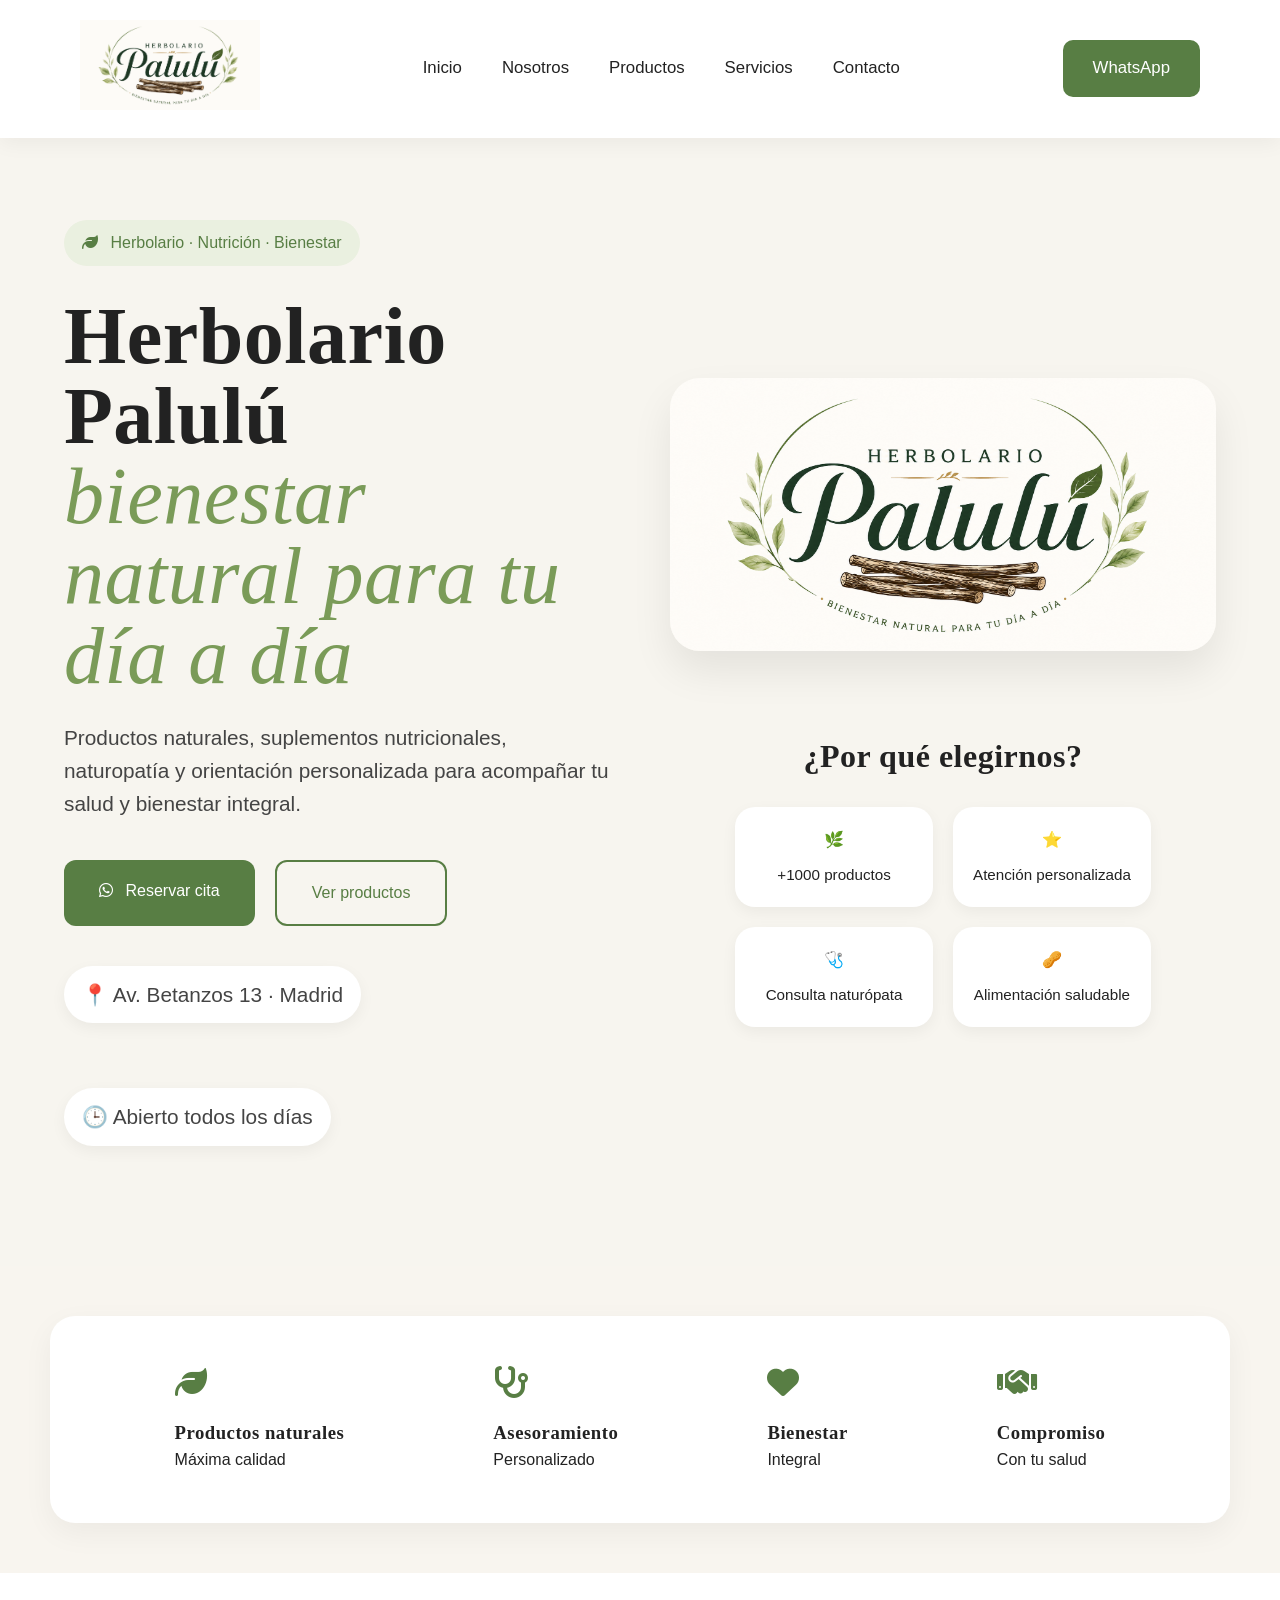
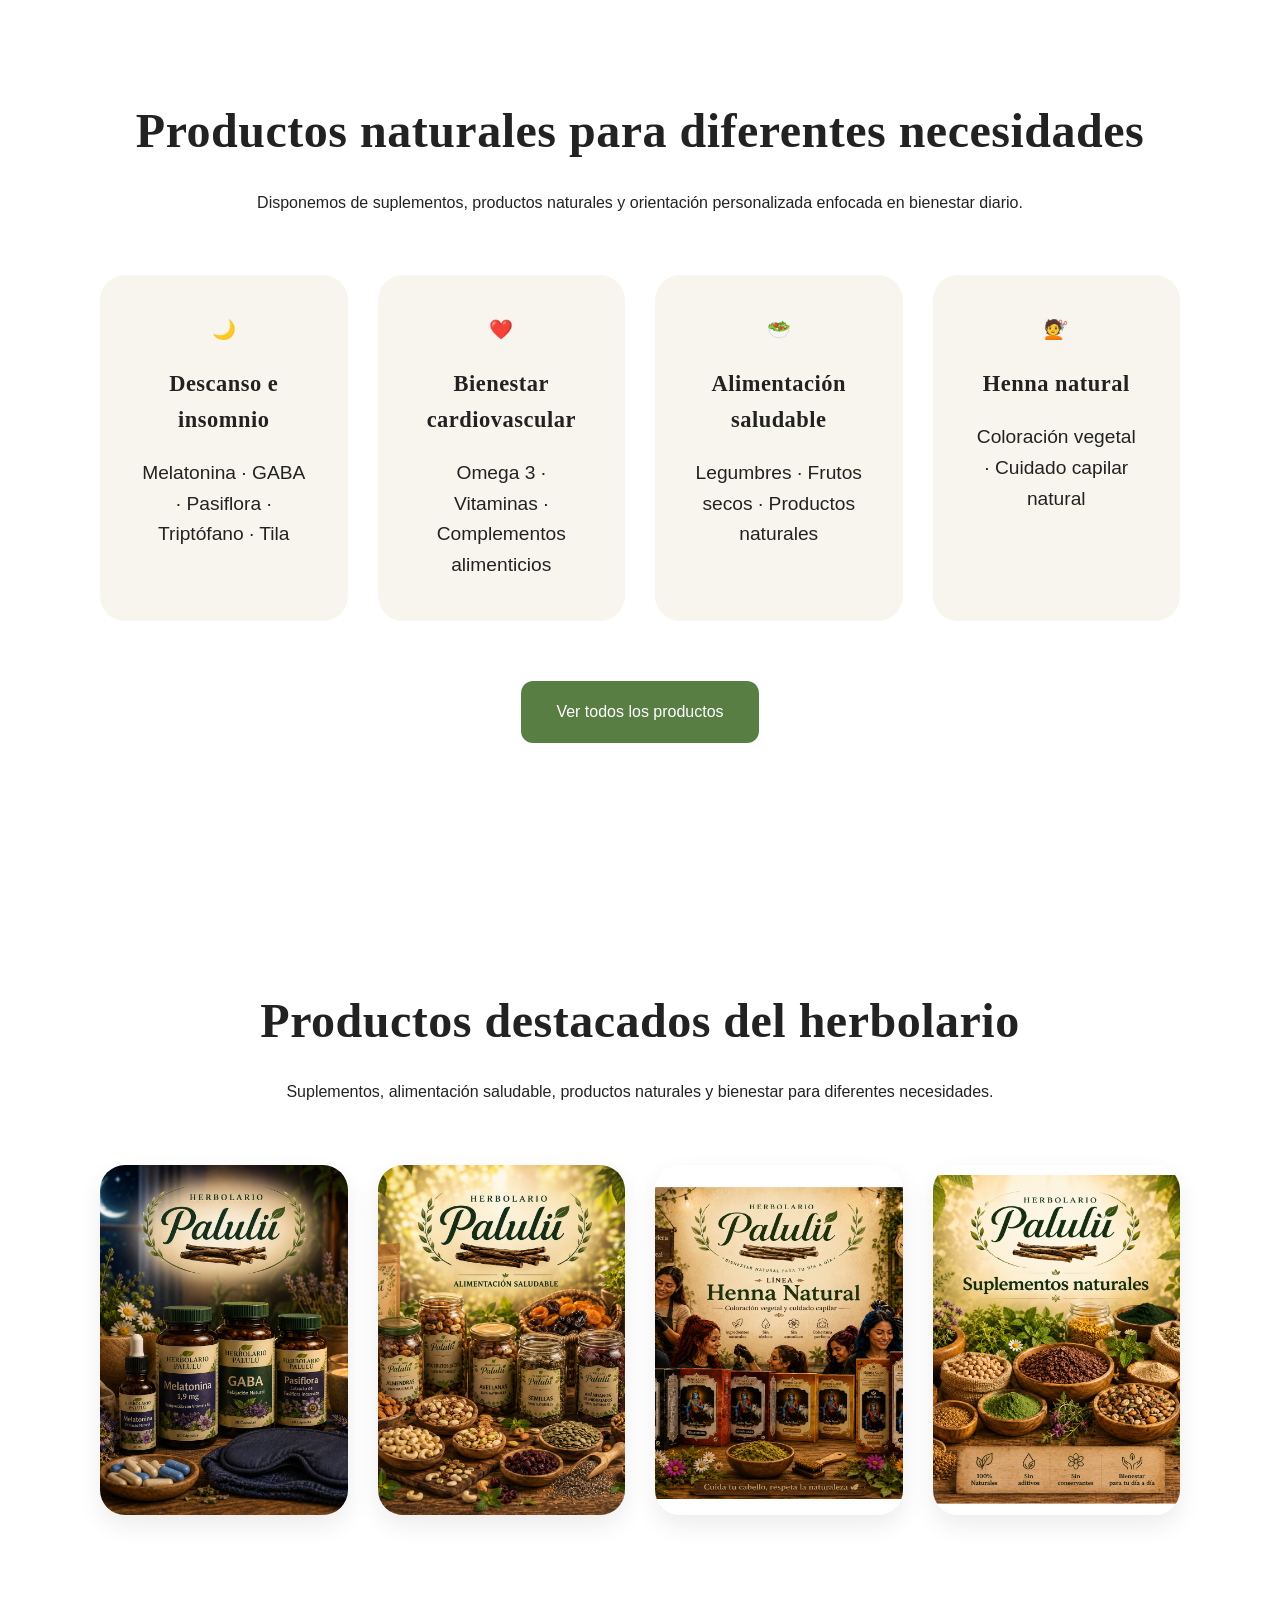
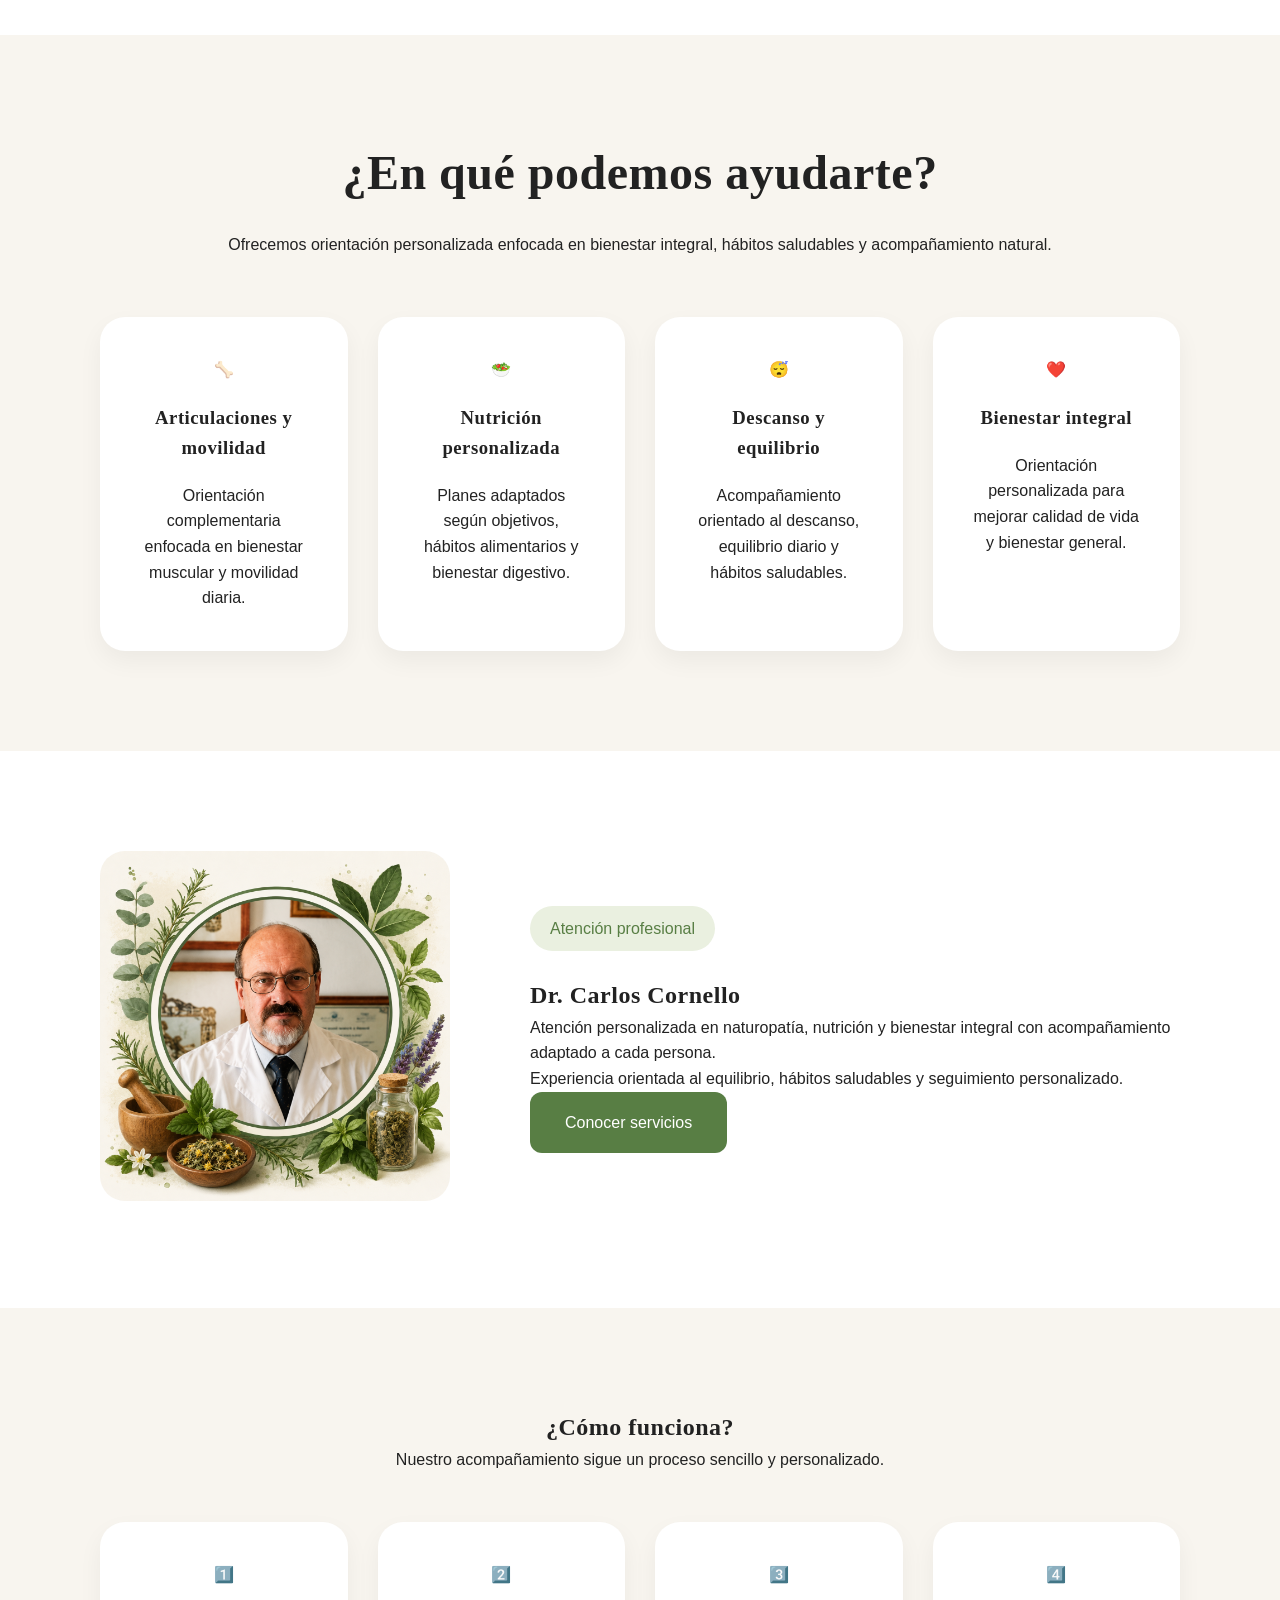
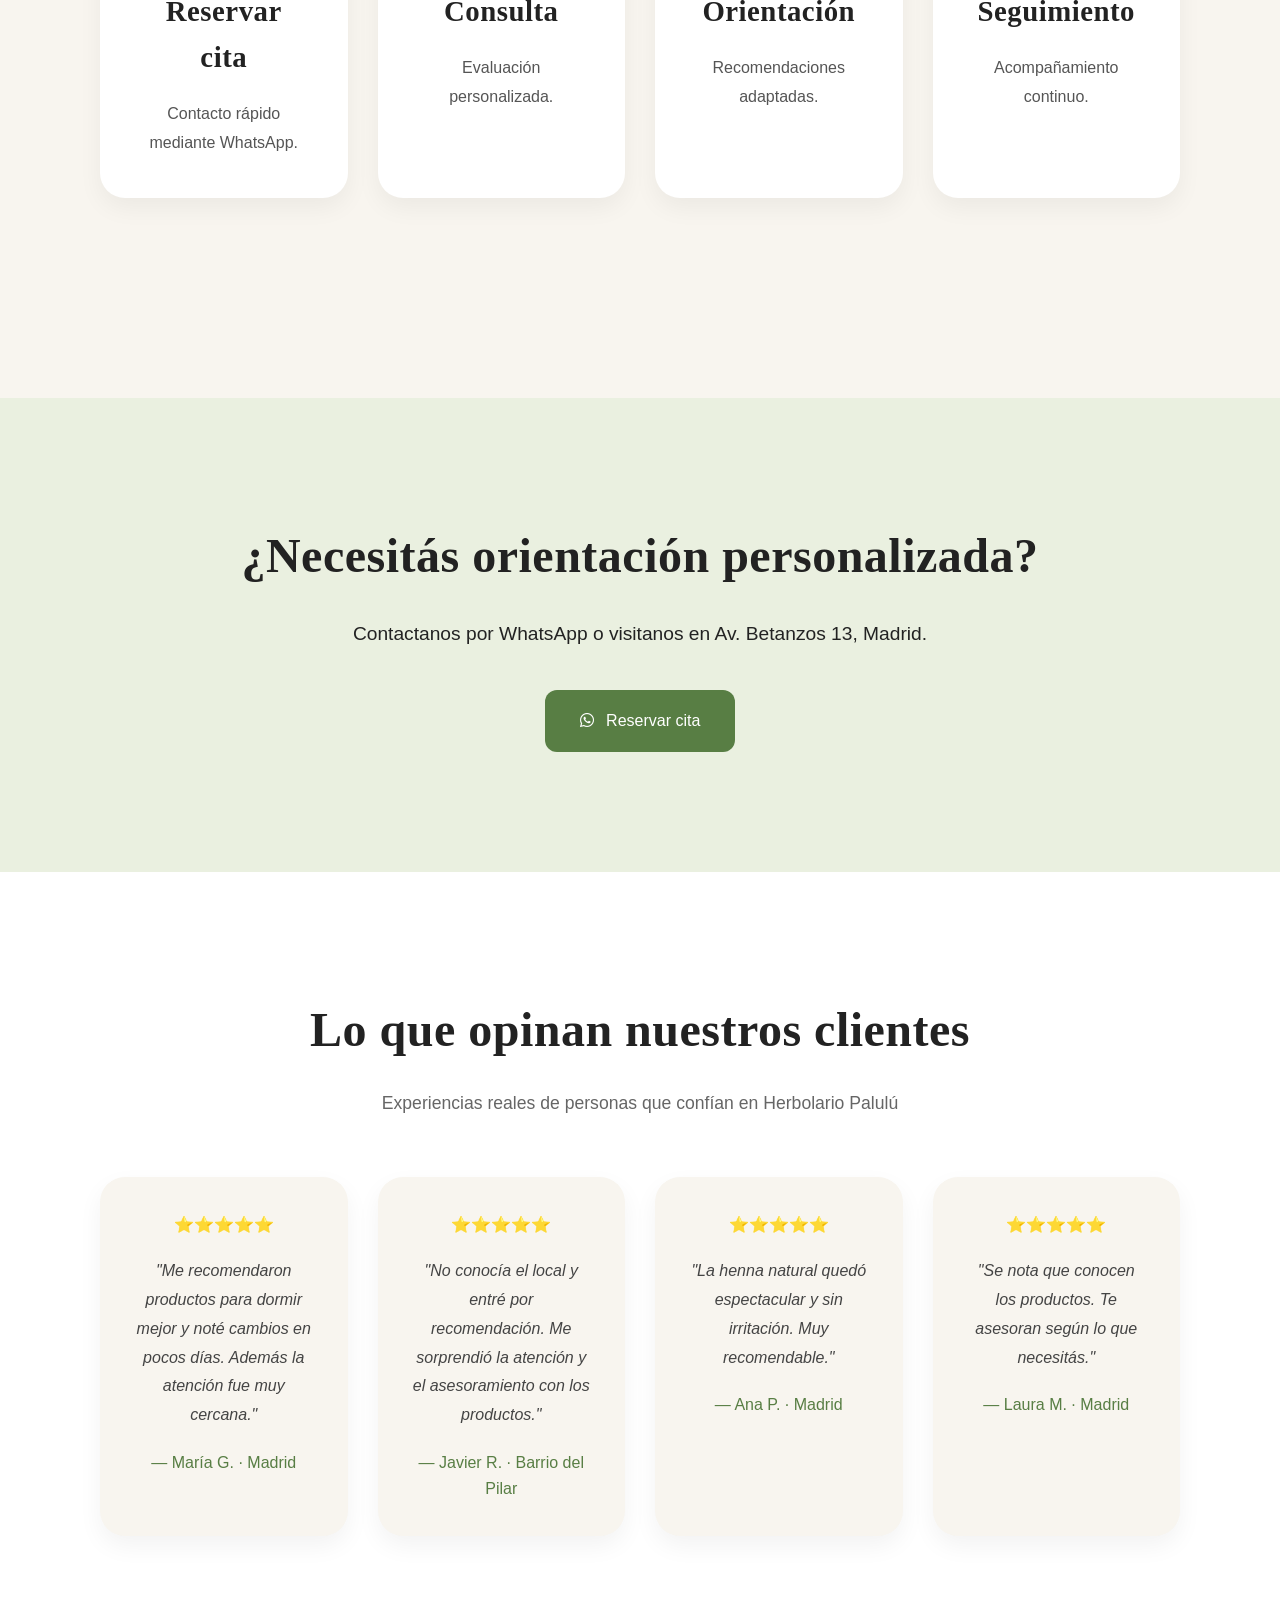
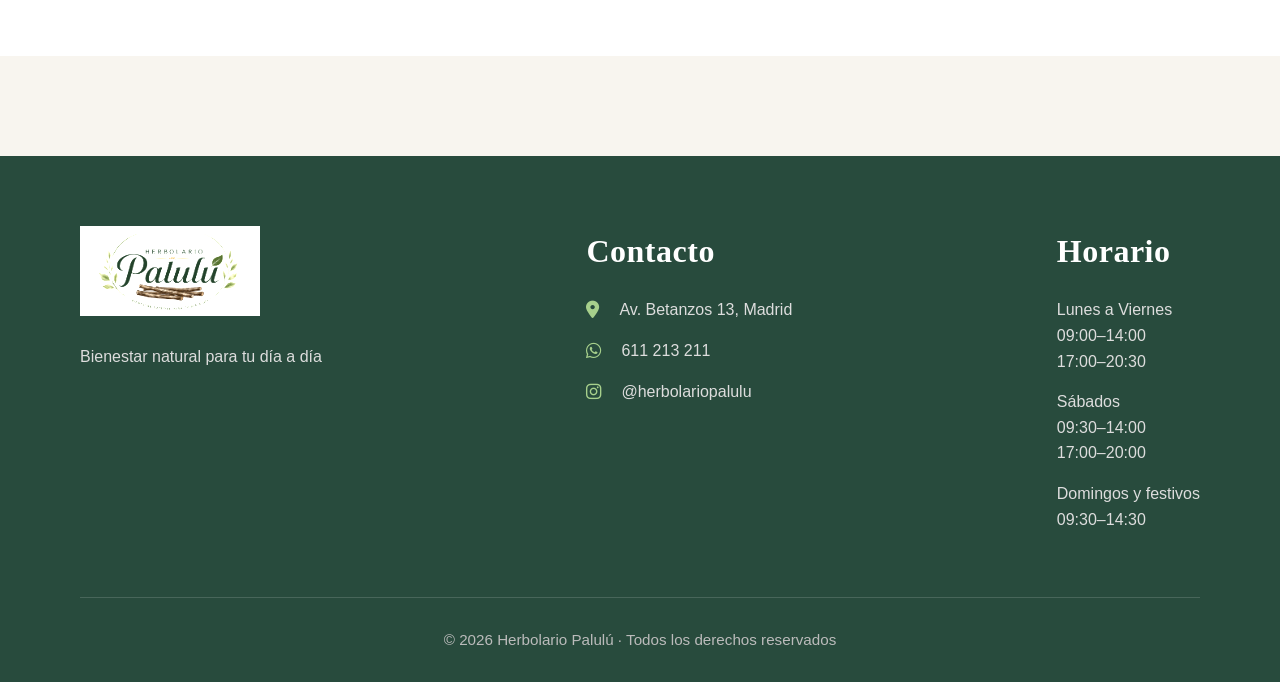
==== index.html @ 70064844 "hero movil" ====
<!DOCTYPE html>

<html lang="es">

<head>

<meta charset="UTF-8">

<meta

http-equiv="Content-Security-Policy"

content="default-src 'self';
img-src 'self' data: https:;
style-src 'self' 'unsafe-inline' https://fonts.googleapis.com https://cdnjs.cloudflare.com;
font-src https://fonts.gstatic.com https://cdnjs.cloudflare.com;
script-src 'self';">

<meta
name="description"
content="Herbolario Palulú en Madrid. Bienestar natural, naturopatía, nutrición personalizada, productos naturales y asesoramiento profesional para tu salud integral.">

<link

rel="canonical"

href="https://herbolariopalulu.es/">

<meta
name="keywords"
content="Herbolario Madrid, naturopatía Madrid, nutrición Madrid, bienestar natural, productos naturales, herbolario Palulú">


<meta
name="author"
content="Herbolario Palulú">


<meta
name="robots"
content="index, follow">

<meta
name="viewport"
content="width=device-width, initial-scale=1.0">

<meta property="og:title"
content="Herbolario Palulú | Bienestar natural">


<meta property="og:description"
content="Naturopatía, nutrición personalizada y bienestar natural en Madrid.">


<meta property="og:image"
content="https://herbolariopalulu.es/img/logo/logo.png">


<meta property="og:url"
content="https://herbolariopalulu.es">


<meta property="og:type"
content="website">

<title>

Herbolario Palulú | Bienestar natural

</title>



<link
rel="stylesheet"

href="css/styles.css">

<link
rel="stylesheet"

href="https://cdnjs.cloudflare.com/ajax/libs/font-awesome/6.5.1/css/all.min.css">


<link
rel="icon"
href="img/logo/favicon.ico">

<script type="application/ld+json">

{

"@context":

"https://schema.org",

"@type":

"HealthAndBeautyBusiness",

"name":

"Herbolario Palulú",

"url":

"https://herbolariopalulu.es",

"telephone":

"+34919514135",

"address":

{

"@type":

"PostalAddress",

"streetAddress":

"Av. Betanzos 13",

"addressLocality":

"Madrid",

"addressCountry":

"ES"

},

"openingHours":

[

"Mo-Fr 09:00-14:00",

"Mo-Fr 17:00-20:30",

"Sa 09:30-14:00",

"Sa 17:00-20:00",

"Su 09:30-14:30"

]

}

</script>

</head>





<body>




<header>



<nav class="navbar">


<div class="logo">

<img
src="img/logo/logo.png"
alt="Herbolario Palulú">

</div>



<button class="menu-toggle">

☰

</button>



<ul class="nav-links">

<li><a href="index.html">Inicio</a></li>

<li><a href="pages/nosotros.html">Nosotros</a></li>

<li><a href="pages/productos.html">Productos</a></li>

<li><a href="pages/servicios.html">Servicios</a></li>

<li><a href="pages/contacto.html">Contacto</a></li>

</ul>



<a
href="https://wa.me/34611213211"
target="_blank"
class="btn-whatsapp">

WhatsApp

</a>


</nav>



</header>







<!-- HERO -->

<section class="hero">


<div class="hero-left">


<div class="hero-tag">

<i class="fa-solid fa-leaf"></i>

Herbolario · Nutrición · Bienestar

</div>



<h1>

Herbolario Palulú

<span>

bienestar natural para tu día a día

</span>

</h1>



<p>

Productos naturales, suplementos nutricionales,
naturopatía y orientación personalizada para acompañar
tu salud y bienestar integral.

</p>



<div class="hero-buttons">


<a
href="https://wa.me/34611213211"
target="_blank"
rel="noopener noreferrer"
class="btn">

<i class="fa-brands fa-whatsapp"></i>

Reservar cita

</a>



<a
href="pages/productos.html"
class="btn-secondary">

Ver productos

</a>


</div>



<div class="hero-info">

<p>
📍 Av. Betanzos 13 · Madrid
</p>


<p>
🕒 Abierto todos los días
</p>


</div>


</div>





<div class="hero-right">


<img
src="img/hero/hero-main.jpg"
alt="Herbolario Palulú Madrid">



<div class="hero-confianza">


<h3>

¿Por qué elegirnos?

</h3>



<div class="hero-confianza-grid">


<div>

🌿

<p>

+1000 productos

</p>

</div>



<div>

⭐

<p>

Atención personalizada

</p>

</div>



<div>

🩺

<p>

Consulta naturópata

</p>

</div>



<div>

🥜

<p>

Alimentación saludable

</p>

</div>



</div>


</div>


</div>


</section>



<section class="beneficios">




<div>


<i class="fa-solid fa-leaf benefit-icon"></i>


<h3>

Productos naturales

</h3>



<p>

Máxima calidad

</p>



</div>






<div>



<i class="fa-solid fa-stethoscope benefit-icon"></i>



<h3>

Asesoramiento

</h3>



<p>

Personalizado

</p>




</div>







<div>



<i class="fa-solid fa-heart benefit-icon"></i>



<h3>

Bienestar

</h3>



<p>

Integral

</p>




</div>








<div>



<i class="fa-solid fa-handshake benefit-icon"></i>



<h3>

Compromiso

</h3>



<p>

Con tu salud

</p>




</div>




</section>

<!-- PRODUCTOS DESTACADOS -->


<section class="productos-home">


<h2>

Productos naturales para diferentes necesidades

</h2>



<p>

Disponemos de suplementos, productos naturales y orientación personalizada enfocada en bienestar diario.

</p>




<div class="productos-grid">



<div class="producto-home-card">

🌙

<h3>

Descanso e insomnio

</h3>



<p>

Melatonina · GABA · Pasiflora · Triptófano · Tila

</p>



</div>






<div class="producto-home-card">

❤️

<h3>

Bienestar cardiovascular

</h3>



<p>

Omega 3 · Vitaminas · Complementos alimenticios

</p>



</div>







<div class="producto-home-card">

🥗

<h3>

Alimentación saludable

</h3>



<p>

Legumbres · Frutos secos · Productos naturales

</p>



</div>







<div class="producto-home-card">

💇

<h3>

Henna natural

</h3>



<p>

Coloración vegetal · Cuidado capilar natural

</p>



</div>



</div>






<a

href="pages/productos.html"

class="btn">


Ver todos los productos


</a>



</section>

<!-- GALERÍA PRODUCTOS -->


<section class="galeria-home">


<h2>

Productos destacados del herbolario

</h2>



<p>

Suplementos, alimentación saludable, productos naturales y bienestar para diferentes necesidades.

</p>




<div class="galeria-grid">


<img

src="img/productos/insomnio.jpg"

alt="Productos naturales descanso">



<img

src="img/productos/alimentacion.jpg"

alt="Productos naturales alimentación">



<img

src="img/productos/henna.jpg"

alt="Henna natural">



<img

src="img/productos/suplementos.jpg"

alt="Suplementos naturales">


</div>



</section>

<!-- AYUDA -->

<section class="inicio-ayuda">

<h2>

¿En qué podemos ayudarte?

</h2>


<p>

Ofrecemos orientación personalizada enfocada en bienestar integral, hábitos saludables y acompañamiento natural.

</p>



<div class="ayuda-grid">


<div class="ayuda-card">

🦴

<h3>

Articulaciones y movilidad

</h3>


<p>

Orientación complementaria enfocada en bienestar muscular y movilidad diaria.

</p>

</div>




<div class="ayuda-card">

🥗

<h3>

Nutrición personalizada

</h3>


<p>

Planes adaptados según objetivos, hábitos alimentarios y bienestar digestivo.

</p>

</div>




<div class="ayuda-card">

😴

<h3>

Descanso y equilibrio

</h3>


<p>

Acompañamiento orientado al descanso, equilibrio diario y hábitos saludables.

</p>

</div>




<div class="ayuda-card">

❤️

<h3>

Bienestar integral

</h3>


<p>

Orientación personalizada para mejorar calidad de vida y bienestar general.

</p>

</div>


</div>

</section>




<!-- DOCTOR -->

<section class="doctor-home">


<div class="doctor-home-img">


<img

src="img/doctor/dr-carlos.jpg"

alt="Dr Carlos Cornello">


</div>




<div class="doctor-home-info">


<div class="doctor-tag">

Atención profesional

</div>



<h2>

Dr. Carlos Cornello

</h2>



<p>

Atención personalizada en naturopatía, nutrición y bienestar integral con acompañamiento adaptado a cada persona.


</p>



<p>

Experiencia orientada al equilibrio, hábitos saludables y seguimiento personalizado.


</p>



<a

href="pages/servicios.html"

class="btn">


Conocer servicios


</a>



</div>



</section>





<!-- PROCESO -->


<section class="proceso-home">


<h2>

¿Cómo funciona?

</h2>



<p>

Nuestro acompañamiento sigue un proceso sencillo y personalizado.

</p>



<div class="proceso-grid">


<div class="proceso-card">

1️⃣


<h3>

Reservar cita

</h3>


<p>

Contacto rápido mediante WhatsApp.

</p>


</div>




<div class="proceso-card">

2️⃣


<h3>

Consulta

</h3>


<p>

Evaluación personalizada.

</p>


</div>




<div class="proceso-card">

3️⃣


<h3>

Orientación

</h3>


<p>

Recomendaciones adaptadas.

</p>


</div>




<div class="proceso-card">

4️⃣


<h3>

Seguimiento

</h3>


<p>

Acompañamiento continuo.

</p>


</div>


</div>


</section>






<!-- CTA -->


<section class="cta-home">


<h2>

¿Necesitás orientación personalizada?

</h2>



<p>

Contactanos por WhatsApp o visitanos en Av. Betanzos 13, Madrid.


</p>




<a

href="https://wa.me/34611213211"

target="_blank"

rel="noopener noreferrer"

class="btn">


<i class="fa-brands fa-whatsapp"></i>

Reservar cita


</a>



</section>

<section class="opiniones">

<h2>

Lo que opinan nuestros clientes

</h2>


<p class="opiniones-sub">

Experiencias reales de personas que confían en Herbolario Palulú

</p>



<div class="opiniones-grid">


<div class="opinion-card">

⭐⭐⭐⭐⭐

<p>

"Me recomendaron productos para dormir mejor y noté cambios en pocos días. Además la atención fue muy cercana."

</p>

<h4>

— María G. · Madrid

</h4>

</div>



<div class="opinion-card">

⭐⭐⭐⭐⭐

<p>

"No conocía el local y entré por recomendación. Me sorprendió la atención y el asesoramiento con los productos."

</p>

<h4>

— Javier R. · Barrio del Pilar

</h4>

</div>



<div class="opinion-card">

⭐⭐⭐⭐⭐

<p>

"La henna natural quedó espectacular y sin irritación. Muy recomendable."

</p>

<h4>

— Ana P. · Madrid

</h4>

</div>



<div class="opinion-card">

⭐⭐⭐⭐⭐

<p>

"Se nota que conocen los productos. Te asesoran según lo que necesitás."

</p>

<h4>

— Laura M. · Madrid

</h4>

</div>


</div>

</section>

<footer>




<div class="footer-container">




<div class="footer-brand">



<img

src="img/logo/logo.png"

alt="Herbolario Palulú">



<p>

Bienestar natural para tu día a día

</p>



</div>









<div class="footer-info">



<h3>

Contacto

</h3>





<p>

<i class="fa-solid fa-location-dot"></i>

Av. Betanzos 13, Madrid


</p>







<p>


<i class="fa-brands fa-whatsapp"></i>


<a

href="https://wa.me/34611213211"

target="_blank"

rel="noopener noreferrer">


611 213 211


</a>



</p>








<p>



<i class="fa-brands fa-instagram"></i>



<a

href="https://www.instagram.com/herbolario_palulu/"

target="_blank"

rel="noopener noreferrer">


@herbolariopalulu



</a>




</p>





</div>









<div class="footer-info">



<h3>

Horario

</h3>

<p>
Lunes a Viernes
<br>
09:00–14:00
<br>
17:00–20:30
</p>

<p>
Sábados
<br>
09:30–14:00
<br>
17:00–20:00
</p>

<p>
Domingos y festivos
<br>
09:30–14:30
</p>

</div>




</div>










<div class="footer-bottom">



<p>


© 2026 Herbolario Palulú · Todos los derechos reservados



</p>




</div>





</footer>




<script src="js/menu.js"></script>
</body>

</html>
---- css/styles.css ----
@import url('https://fonts.googleapis.com/css2?family=Cormorant+Garamond:wght@400;500;600;700&family=Inter:wght@300;400;500;600&display=swap');


/* RESET */

*{
margin:0;
padding:0;
box-sizing:border-box;
}



/* GENERAL */

body{

font-family:'Inter',sans-serif;

background:#F8F5EF;

color:#222;

line-height:1.6;

padding-top:

140px;

}



h1,
h2,
h3,
.logo{

font-family:

'Cormorant Garamond',
serif;

letter-spacing:

0.5px;

}



/* BOTONES */

.btn{

background:

#587E44;

color:

white;

padding:

18px 35px;

border-radius:

12px;

text-decoration:

none;

transition:

0.3s;

display:

inline-block;

}



.btn:hover{

transform:

translateY(-3px);

}



.btn-secondary{

border:

2px solid #587E44;

padding:

18px 35px;

border-radius:

12px;

text-decoration:

none;

color:

#587E44;

transition:

0.3s;

display:

inline-block;

}



.btn-secondary:hover{

transform:

translateY(-3px);

}



/* NAVBAR */

.navbar{

display:flex;
justify-content:space-between;
align-items:center;

padding:

20px 80px;

background:

rgba(255,255,255,.95);

backdrop-filter:

blur(10px);

box-shadow:

0 5px 20px rgba(0,0,0,.05);


position:

fixed;

top:

0;

left:

0;

width:

100%;

z-index:

9999;

transition:

0.3s;

}



.logo img{

height:

90px;

}



.navbar ul{

display:flex;

gap:

40px;

list-style:none;

}



.navbar a{

text-decoration:none;

color:

#222;

font-size:

1.05rem;

font-weight:

500;

transition:

0.3s;

}



.navbar a:hover{

color:

#587E44;

}



.btn-whatsapp{

background:

#587E44;

color:

white !important;

padding:

15px 30px;

border-radius:

10px;

transition:

0.3s;

}



.btn-whatsapp:hover{

transform:

translateY(-3px);

}


/* HERO */

.hero{

display:flex;

align-items:center;

justify-content:space-between;

padding:

80px 5%;

gap:

60px;

background:

#F7F5EF;

min-height:

80vh;

}



.hero-left{

flex:1;

max-width:

650px;

}



.hero-tag{

display:inline-block;

padding:

10px 18px;

background:

#EAF0E0;

border-radius:

30px;

margin-bottom:

30px;

color:

#587E44;

}



.hero-left h1{

font-size:

5rem;

line-height:

1;

margin-bottom:

25px;

}



.hero-left span{

display:block;

font-style:

italic;

font-weight:

300;

color:

#7A9B58;

}



.hero-left p{

font-size:

1.3rem;

margin-bottom:

40px;

color:

#444;

}



.hero-buttons{

display:flex;

gap:

20px;

flex-wrap:

wrap;

}



.hero-right{

flex:1;

display:flex;

flex-direction:column;

justify-content:center;

align-items:center;

gap:40px;

}



.hero-right img{

width:

100%;

max-width:

750px;   /* límite real */

height:

auto;    /* MUY IMPORTANTE */

object-fit:

contain;

display:

block;

margin:

auto;

border-radius:

30px;

box-shadow:

0 20px 40px rgba(0,0,0,.08);

}



/* INFO HERO */

.hero-info{

margin-top:

40px;

display:flex;

gap:

25px;

flex-wrap:

wrap;

font-size:

0.95rem;

color:

#555;

}



.hero-info p{

background:

white;

padding:

12px 18px;

border-radius:

30px;

box-shadow:

0 5px 15px rgba(0,0,0,.05);

}



/* BENEFICIOS */

.beneficios{

display:flex;

justify-content:

space-around;

padding:

50px;

background:

white;

margin:

50px;

border-radius:

25px;

box-shadow:

0 10px 30px rgba(0,0,0,.05);

}



/* NOSOTROS */

.nosotros-hero{

padding:

220px 80px 100px;

text-align:center;

}



.nosotros-hero h1{

font-size:

4rem;

margin-bottom:

30px;

}



.nosotros-hero p{

max-width:

900px;

margin:auto;

font-size:

1.3rem;

line-height:

2;

}



.valores{

display:flex;

gap:

30px;

padding:

60px;

}



.valor{

background:

white;

padding:

40px;

border-radius:

20px;

flex:1;

text-align:center;

box-shadow:

0 10px 25px rgba(0,0,0,.04);

}



.mision{

display:flex;

gap:

50px;

align-items:center;

padding:

100px;

}



.mision img{

width:

50%;

border-radius:

25px;

}



/* CONSTRUCTION */

.construction{

min-height:

100vh;

display:flex;

flex-direction:

column;

justify-content:center;

align-items:center;

text-align:center;

padding:

200px 20px;

}



.construction img{

width:

500px;

max-width:

90%;

margin-bottom:

40px;

}



/* SERVICIOS */

.servicios-hero{

padding:

220px 80px 100px;

text-align:center;

}



.servicios-grid{

display:grid;

grid-template-columns:

repeat(4,1fr);

gap:

30px;

padding:

80px;

}



.service-card{

background:

white;

padding:

40px;

border-radius:

25px;

text-align:center;

box-shadow:

0 10px 25px rgba(0,0,0,.05);

transition:

0.3s;

}



.service-card:hover{

transform:

translateY(-5px);

}



.service-card h2{

margin:

20px 0;

}



/* DR */

.doctor{

display:flex;

gap:

80px;

align-items:center;

padding:

120px 100px;

background:

white;

}



.doctor-img{

flex:1;

text-align:center;

}



.doctor-img img{

width:

420px;

max-width:

100%;

}



.doctor-info{

flex:1.5;

}



.doctor-tag{

display:inline-block;

background:

#EAF0E0;

padding:

10px 20px;

border-radius:

30px;

margin-bottom:

25px;

color:

#587E44;

}



.doctor-info h2{

font-size:

4rem;

}



.doctor-info p{

font-size:

1.15rem;

line-height:

2;

}



.doctor-list{

list-style:none;

margin:

40px 0;

}



.doctor-buttons{

display:flex;

gap:

20px;

}



/* CONTACTO */

.contacto-hero{

padding:

220px 80px 100px;

text-align:center;

}



.contacto-grid{

display:grid;

grid-template-columns:

repeat(4,1fr);

gap:

30px;

padding:

80px;

}



.contact-card{

background:

white;

padding:

40px;

border-radius:

25px;

box-shadow:

0 10px 25px rgba(0,0,0,.05);

}



.mapa{

padding:

100px;

}



.mapa iframe{

width:

100%;

height:

500px;

border:

0;

border-radius:

25px;

}



.contacto-final{

padding:

100px;

text-align:center;

background:

white;

}


/* FOOTER */



footer{

background:

#284B3D;

color:

white;

padding:

70px 80px 30px;

margin-top:

100px;

}



.footer-container{

display:flex;

justify-content:

space-between;

gap:

60px;

}



.footer-brand{

max-width:

300px;

}



.footer-brand img{

width:

180px;

margin-bottom:

20px;

filter:

brightness(1.2);

}



.footer-brand p{

color:

#ddd;

}



.footer-info h3{

margin-bottom:

20px;

font-size:

2rem;

}



.footer-info p{

margin-bottom:

15px;

color:

#ddd;

}



.footer-bottom{

border-top:

1px solid rgba(255,255,255,.15);

margin-top:

50px;

padding-top:

30px;

text-align:

center;

}



.footer-bottom p{

color:

#bbb;

font-size:

0.95rem;

}

.footer-info i{

margin-right:

10px;

color:

#A7D08C;

font-size:

1.1rem;

}


/* LINKS FOOTER */

.footer-info a{

color:

#ddd;

text-decoration:

none;

transition:

0.3s;

}



.footer-info a:hover{

color:

#A7D08C;

}



/* ICONOS BENEFICIOS */

.benefit-icon{

font-size:

2rem;

color:

#587E44;

margin-bottom:

20px;

display:

block;

}



/* HERO ICON */

.hero-tag i{

margin-right:

8px;

}



/* BOTONES CON ICONOS */

.btn i,
.btn-whatsapp i{

margin-right:

8px;

}



/* FOOTER LINKS MÁS BONITOS */

.footer-info p{

display:

flex;

align-items:

center;

gap:

10px;

}



/* HOVER FOOTER */

.footer-info p:hover{

transform:

translateX(3px);

transition:

0.3s;

}

/* SERVICIOS PREMIUM */

.service-card{

min-height:240px;

}


.service-card p{

line-height:1.8;

margin-top:15px;

}


.doctor-list{

columns:2;

gap:40px;

}


.contacto-final{

background:

linear-gradient(
180deg,
#ffffff,
#F3F7EE
);

}


.valores{

background:

white;

margin:

50px;

border-radius:

25px;

box-shadow:

0 10px 25px rgba(0,0,0,.05);

}


.servicios-hero h1{

font-size:

5rem;

}


.servicios-hero span{

display:block;

font-style:

italic;

font-weight:

300;

color:

#7A9B58;

}

.service-card ul{

list-style:none;

margin-top:

20px;

text-align:

left;

line-height:

2;

color:

#444;

}


.service-card li{

padding:

4px 0;

}


.service-card{

min-height:

420px;

}

/* ICONOS SERVICIOS */

.service-icon{

font-size:

3rem;

color:

#587E44;

margin-bottom:

25px;

display:

block;

transition:

0.3s;

}


.service-card:hover .service-icon{

transform:

scale(1.15);

color:

#7A9B58;

}

/* PROCESO */

.proceso{

padding:

100px 80px;

background:

white;

border-radius:

30px;

margin:

80px;

text-align:

center;

box-shadow:

0 10px 25px rgba(0,0,0,.05);

}



.proceso h2{

font-size:

3rem;

margin-bottom:

25px;

}



.proceso-texto{

max-width:

900px;

margin:

auto;

margin-bottom:

70px;

font-size:

1.15rem;

color:

#555;

}



.proceso-grid{

display:flex;

justify-content:

space-between;

gap:

30px;

}



.proceso-card{

flex:

1;

padding:

40px 25px;

background:

#FAFAFA;

border-radius:

25px;

transition:

0.3s;

}



.proceso-card:hover{

transform:

translateY(-8px);

box-shadow:

0 15px 25px rgba(0,0,0,.08);

}



.proceso-icon{

width:

90px;

height:

90px;

background:

#EAF0E0;

margin:

auto;

border-radius:

50%;

display:flex;

justify-content:

center;

align-items:

center;

margin-bottom:

25px;

}



.proceso-icon i{

font-size:

2.4rem;

color:

#587E44;

}



.proceso-card h3{

margin-bottom:

20px;

font-size:

1.8rem;

}



.proceso-card p{

color:

#555;

line-height:

1.8;

}

/* HOME NUEVA */



.inicio-ayuda{

padding:100px;

text-align:center;

}



.inicio-ayuda h2{

font-size:3rem;

margin-bottom:20px;

}



.ayuda-grid{

display:grid;

grid-template-columns:repeat(4,1fr);

gap:30px;

margin-top:60px;

}



.ayuda-card{

background:white;

padding:40px;

border-radius:25px;

box-shadow:0 10px 25px rgba(0,0,0,.05);

}



.ayuda-card h3{

margin:20px 0;

}





.doctor-home{

display:flex;

align-items:center;

gap:80px;

padding:100px;

background:white;

}



.doctor-home-img img{

width:350px;

border-radius:25px;

}



.doctor-home-info{

flex:1;

}





.proceso-home{

padding:100px;

text-align:center;

}



.proceso-grid{

display:grid;

grid-template-columns:repeat(4,1fr);

gap:30px;

margin-top:50px;

}



.proceso-card{

background:white;

padding:40px;

border-radius:25px;

box-shadow:0 10px 25px rgba(0,0,0,.05);

}



.cta-home{

padding:120px;

text-align:center;

background:#EAF0E0;

margin-top:100px;

}



.cta-home h2{

font-size:3rem;

margin-bottom:25px;

}



.cta-home p{

margin-bottom:40px;

font-size:1.2rem;

}

.hero-info{

margin-top:

40px;

display:flex;

gap:

25px;

flex-wrap:

wrap;

font-size:

0.95rem;

color:

#555;

}



.hero-info p{

background:

white;

padding:

12px 18px;

border-radius:

30px;

box-shadow:

0 5px 15px rgba(0,0,0,.05);

}

/* PRODUCTOS HOME */



.productos-home{

padding:

120px 100px;

background:

white;

text-align:

center;

}



.productos-home h2{

font-size:

3rem;

margin-bottom:

20px;

}



.productos-home p{

max-width:

900px;

margin:auto;

}



.productos-grid{

display:grid;

grid-template-columns:

repeat(4,1fr);

gap:

30px;

margin:

60px 0;

}



.producto-home-card{

background:

#F8F5EF;

padding:

40px;

border-radius:

25px;

transition:

0.3s;

}



.producto-home-card:hover{

transform:

translateY(-5px);

}



.producto-home-card h3{

margin:

20px 0;

}



.producto-home-card{

font-size:

1.2rem;

}

/* GALERIA */



.galeria-home{

padding:

120px 100px;

text-align:

center;

background:

white;

}



.galeria-home h2{

font-size:

3rem;

margin-bottom:

20px;

}



.galeria-grid{

display:grid;

grid-template-columns:

repeat(4,1fr);

gap:

30px;

margin-top:

60px;

}



.galeria-grid img{

width:

100%;

height:

350px;

object-fit:

cover;

border-radius:

25px;

transition:

0.3s;

box-shadow:

0 10px 25px rgba(0,0,0,.08);

}



.galeria-grid img:hover{

transform:

scale(1.03);

}

@media (max-width:900px){

.hero,
.doctor,
.footer-container,
.navbar{

flex-direction:column;

}

.productos-grid,
.galeria-grid,
.contacto-grid,
.ayuda-grid{

grid-template-columns:1fr;

}

.hero-left h1{

font-size:3rem;

}
.opiniones-grid{

grid-template-columns:

1fr;

}

}

.hero-badges{

display:flex;

gap:15px;

margin-top:30px;

flex-wrap:wrap;

}

.hero-badges p{

background:white;

padding:

12px 20px;

border-radius:

30px;

box-shadow:

0 5px 15px rgba(0,0,0,.05);

font-size:

0.95rem;

}

.por-que{

padding:

100px;

text-align:

center;

background:

white;

}

.por-que-grid{

display:

grid;

grid-template-columns:

repeat(3,1fr);

gap:

25px;

margin-top:

40px;

}

.por-que-grid div{

background:

#F8F5EF;

padding:

25px;

border-radius:

20px;

}

.confianza{

padding:

80px 100px;

text-align:

center;

background:

white;

}



.confianza-grid{

display:

grid;

grid-template-columns:

repeat(4,1fr);

gap:

30px;

margin-top:

50px;

}



.confianza-grid div{

background:

#F8F5EF;

padding:

35px;

border-radius:

25px;

}

/* HERO CONFIANZA */

.hero-confianza{

margin-top:

40px;

}



.hero-confianza h3{

font-size:

2rem;

margin-bottom:

25px;

text-align:

center;

}



.hero-confianza-grid{

display:

grid;

grid-template-columns:

repeat(2,1fr);

gap:

20px;

}



.hero-confianza-grid div{

background:

white;

padding:

20px;

border-radius:

20px;

text-align:

center;

box-shadow:

0 5px 15px rgba(0,0,0,.05);

transition:

0.3s;

}



.hero-confianza-grid div:hover{

transform:

translateY(-3px);

}



.hero-confianza-grid p{

margin-top:

10px;

font-size:

0.95rem;

}

/* OPINIONES CLIENTES */

.opiniones{

padding:

120px 100px;

text-align:

center;

background:

white;

}



.opiniones h2{

font-size:

3rem;

margin-bottom:

20px;

}



.opiniones-sub{

color:

#666;

margin-bottom:

60px;

font-size:

1.1rem;

}



.opiniones-grid{

display:

grid;

grid-template-columns:

repeat(4,1fr);

gap:

30px;

}



.opinion-card{

background:

#F8F5EF;

padding:

35px;

border-radius:

25px;

box-shadow:

0 10px 25px rgba(0,0,0,.05);

transition:

0.3s;

}



.opinion-card:hover{

transform:

translateY(-5px);

}



.opinion-card p{

margin:

20px 0;

line-height:

1.8;

color:

#444;

font-style:

italic;

}



.opinion-card h4{

font-size:

1rem;

font-weight:

500;

color:

#587E44;

}

/* ========================= */
/* RESPONSIVE MOVIL */
/* ========================= */

@media (max-width:900px){

/* NAVBAR */

.navbar{

flex-direction:

column;

padding:

20px;

gap:

20px;

text-align:

center;

}


.logo img{

height:

90px;

}


.navbar ul{

flex-direction:

column;

gap:

20px;

}



/* HERO */

.hero{

flex-direction:

column;

padding:

60px 25px;

text-align:

center;

gap:

40px;

}


.hero-left h1{

font-size:

3rem;

}


.hero-left p{

font-size:

1.1rem;

}


.hero-buttons{

flex-direction:

column;

}


.hero-buttons a{

width:

100%;

}


.hero-info{

justify-content:

center;

}


.hero-right img{

height:

auto;

max-width:

100%;

}



/* BENEFICIOS */

.beneficios{

flex-direction:

column;

margin:

20px;

gap:

20px;

}



/* PRODUCTOS */

.productos-grid{

grid-template-columns:

1fr;

}



/* GALERIA */

.galeria-grid{

grid-template-columns:

1fr;

}



/* OPINIONES */

.opiniones-grid{

grid-template-columns:

1fr;

}



/* SERVICIOS */

.servicios-grid{

grid-template-columns:

1fr;

padding:

30px;

}



/* CONTACTO */

.contacto-grid{

grid-template-columns:

1fr;

padding:

30px;

}



/* PROCESO */

.proceso-grid{

grid-template-columns:

1fr;

}



/* DOCTOR */

.doctor{

flex-direction:

column;

padding:

50px 25px;

text-align:

center;

}


.doctor-buttons{

flex-direction:

column;

}


.doctor-info h2{

font-size:

2.5rem;

}



/* FOOTER */

.footer-container{

flex-direction:

column;

text-align:

center;

}


.footer-info p{

justify-content:

center;

}



/* CTA */

.cta-home{

padding:

60px 25px;

}


.cta-home h2{

font-size:

2rem;

}



/* MAPA */

.mapa{

padding:

30px;

}


.mapa iframe{

height:

300px;

}



/* TITULOS */

h1{

font-size:

3rem !important;

}


h2{

font-size:

2.2rem !important;

}


h3{

font-size:

1.6rem;

}


body{

padding-top:

180px;

}

}

.menu-toggle{

display:none;

background:none;

border:none;

font-size:

2rem;

cursor:pointer;

}



@media(max-width:900px){

.menu-toggle{

display:block;

}


.nav-links{

display:none;

flex-direction:

column;

width:

100%;

margin-top:

20px;

}


.nav-links.active{

display:flex;

}


.btn-whatsapp{

display:none;

}


.navbar{

padding:

20px;

}

}
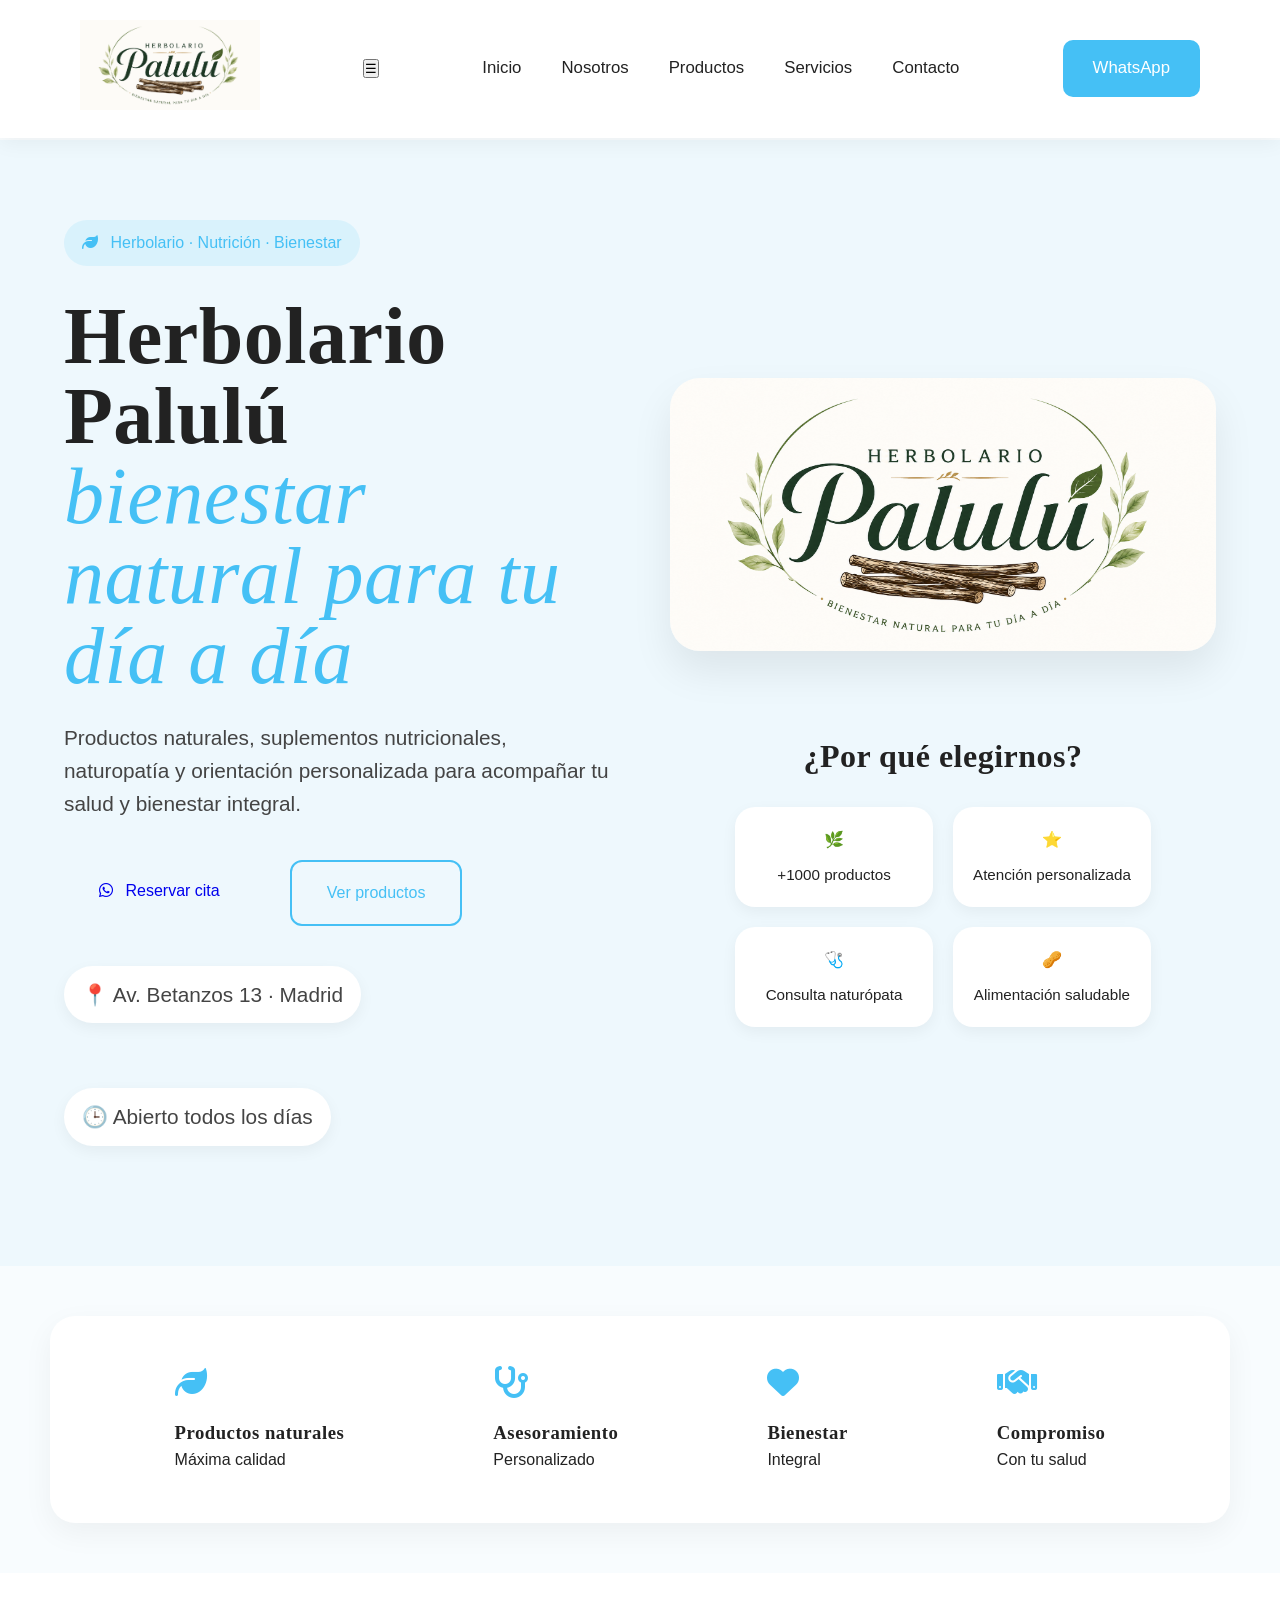
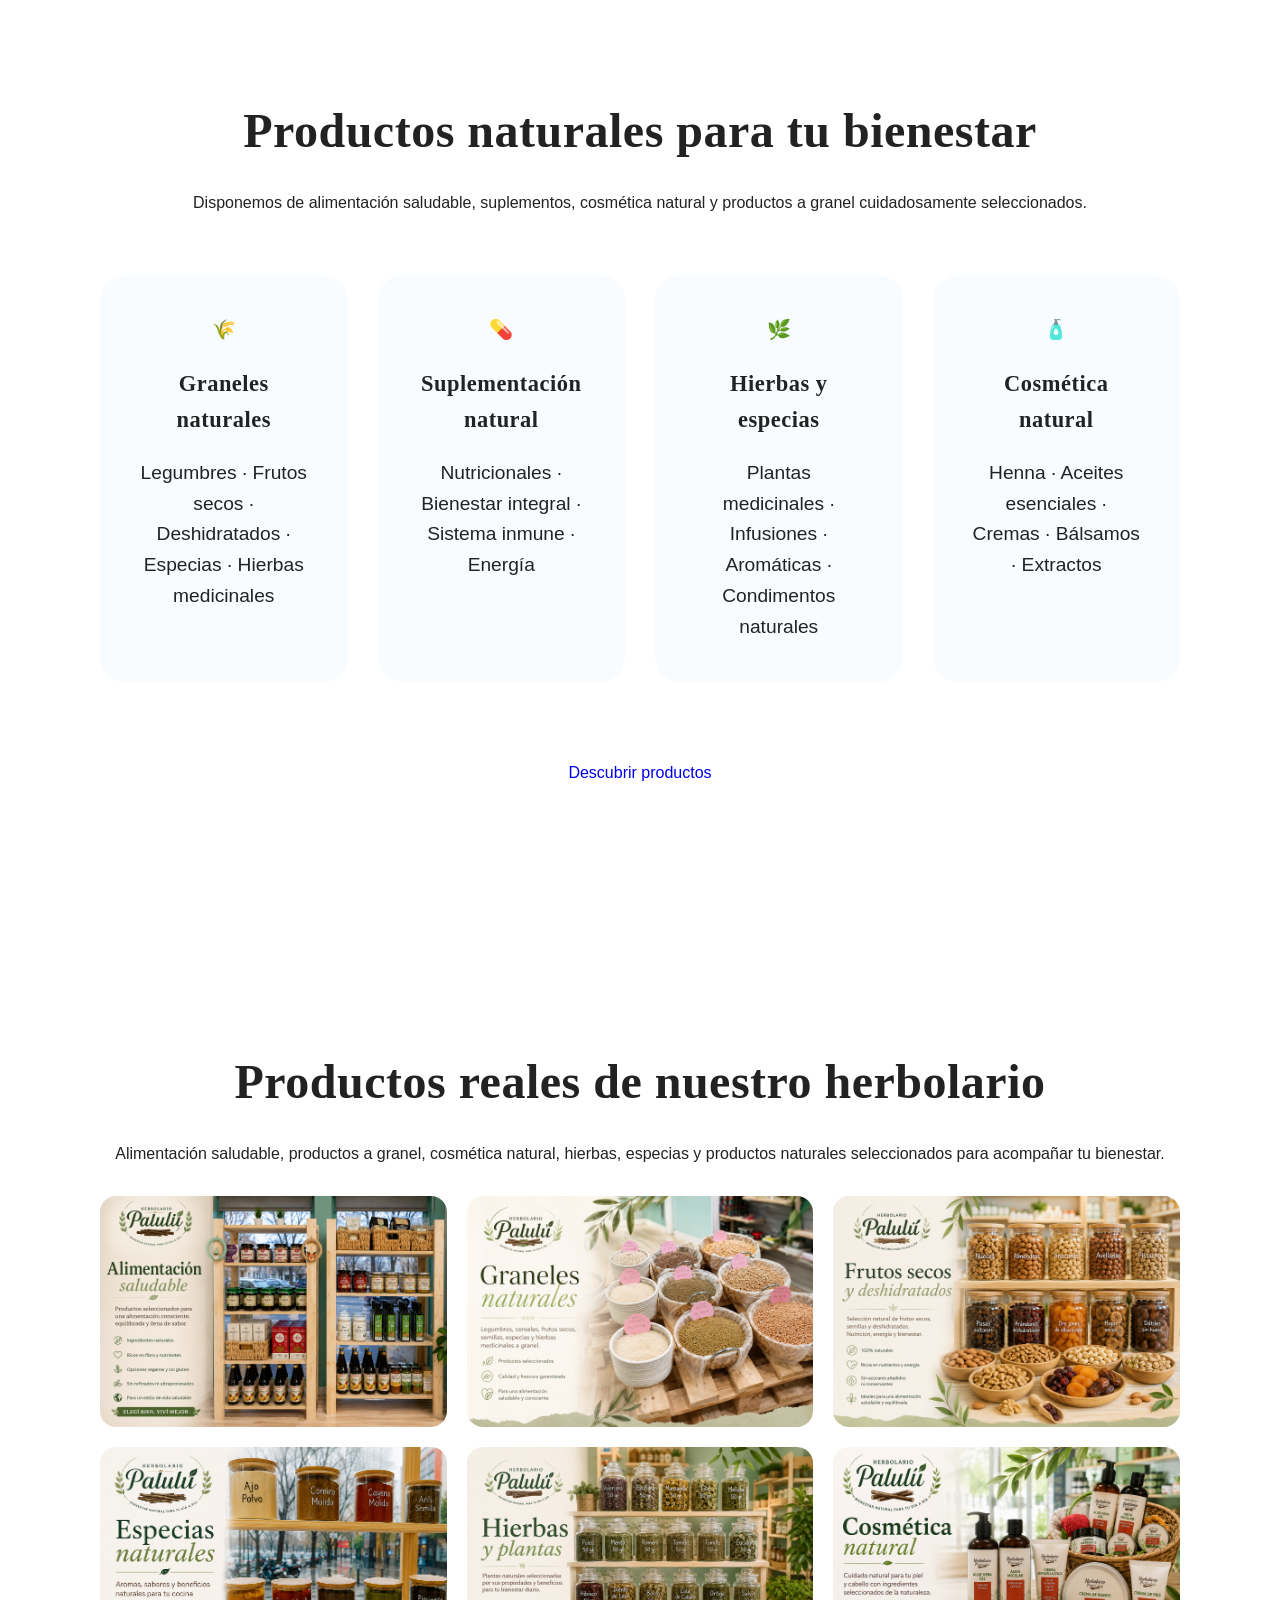
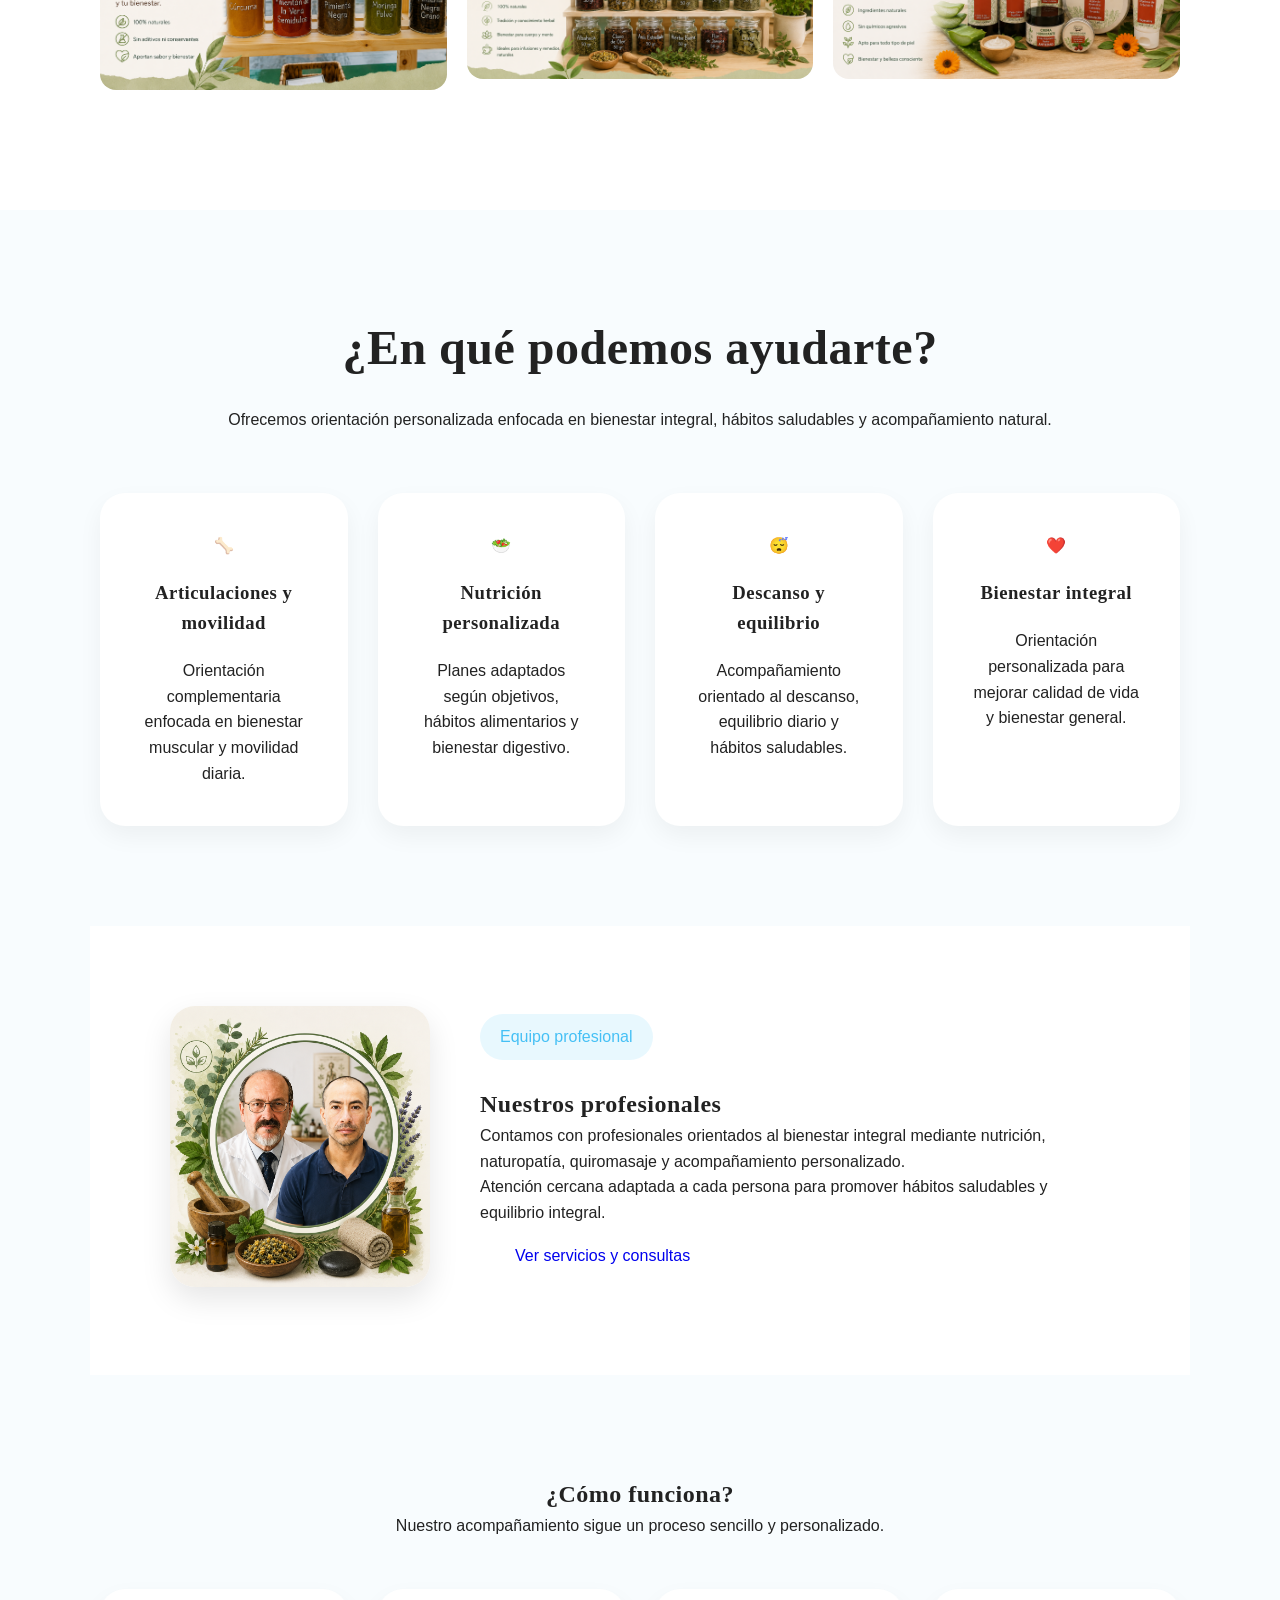
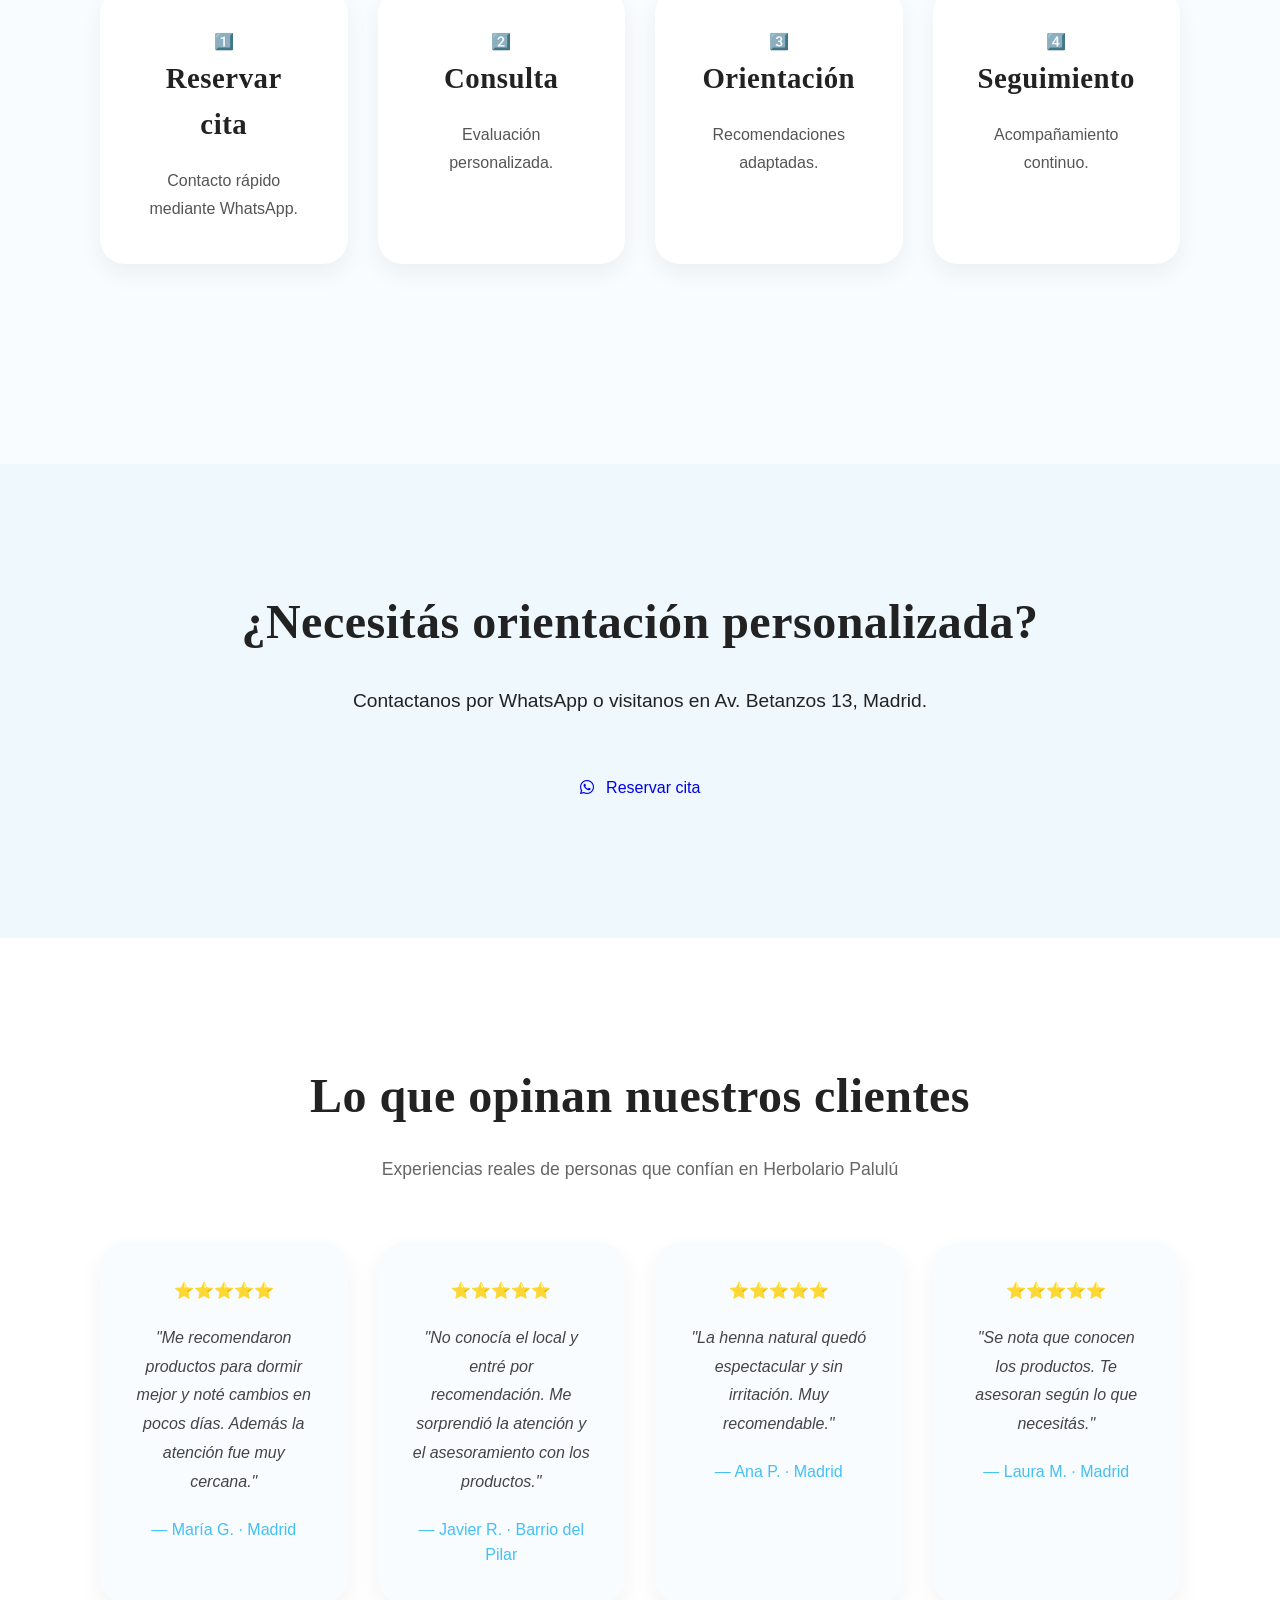
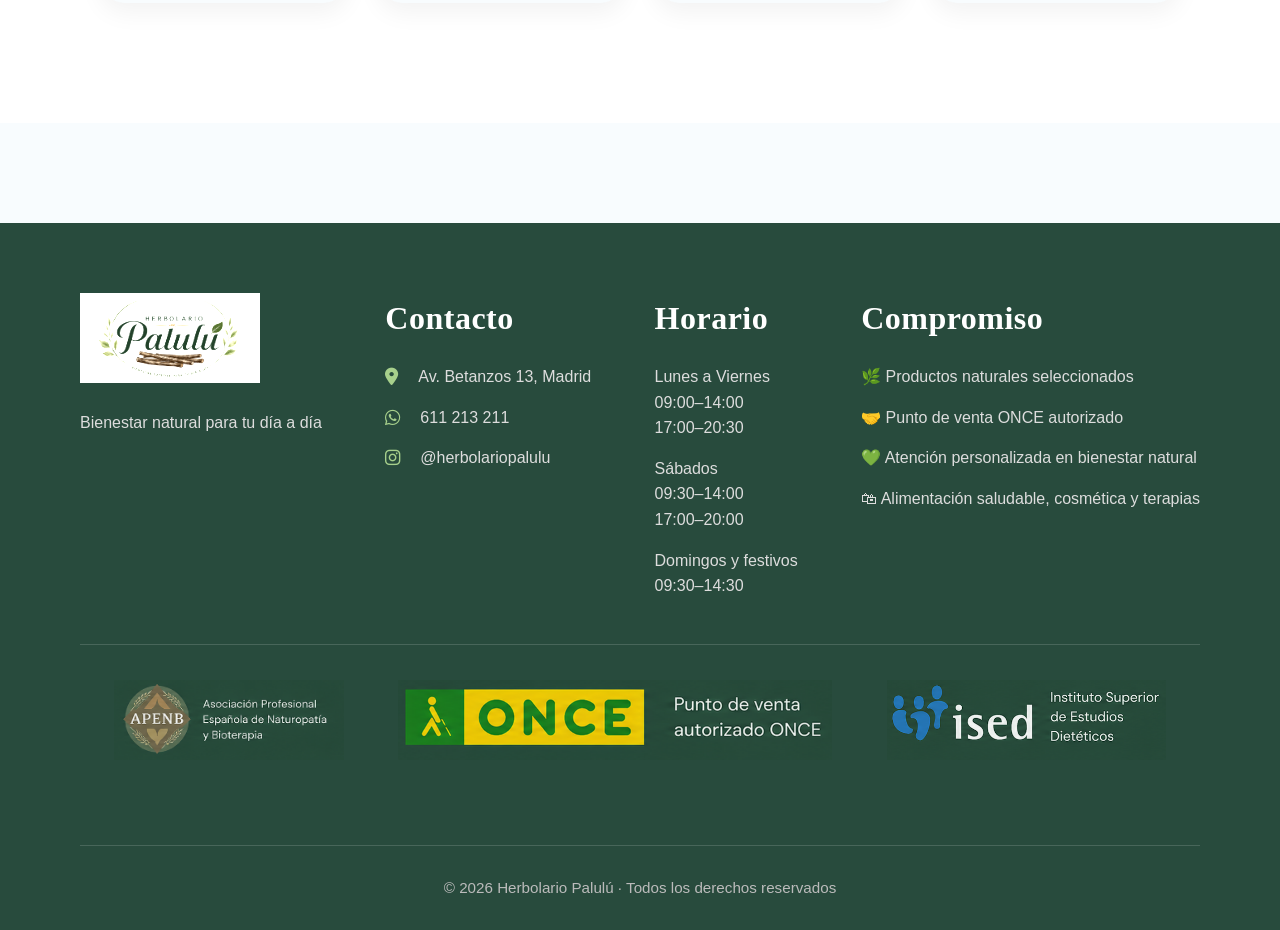
==== commit 7b62ccbd: "Rediseño luego de solicitud de cliente" ====
--- a/index.html
+++ b/index.html
@@ -221,11 +221,6 @@
 </header>
 
 
-
-
-
-
-
 <!-- HERO -->
 
 <section class="hero">
@@ -409,8 +404,7 @@
 
 </section>
 
-
-
+<!-- BENEFICIOS -->
 <section class="beneficios">
 
 
@@ -546,170 +540,333 @@
 
 <!-- PRODUCTOS DESTACADOS -->
 
-
 <section class="productos-home">
 
-
 <h2>
-
-Productos naturales para diferentes necesidades
-
+Productos naturales para tu bienestar
 </h2>
 
-
-
-<p>
-
-Disponemos de suplementos, productos naturales y orientación personalizada enfocada en bienestar diario.
-
-</p>
-
-
+<p>
+Disponemos de alimentación saludable, suplementos, cosmética natural y productos a granel cuidadosamente seleccionados.
+</p>
 
 
 <div class="productos-grid">
 
 
-
 <div class="producto-home-card">
 
-🌙
-
-<h3>
-
-Descanso e insomnio
-
-</h3>
-
-
-
-<p>
-
-Melatonina · GABA · Pasiflora · Triptófano · Tila
-
-</p>
-
-
-
-</div>
-
-
-
+🌾
+
+<h3>
+Graneles naturales
+</h3>
+
+<p>
+Legumbres · Frutos secos · Deshidratados · Especias · Hierbas medicinales
+</p>
+
+</div>
 
 
 
 <div class="producto-home-card">
 
+💊
+
+<h3>
+Suplementación natural
+</h3>
+
+<p>
+Nutricionales · Bienestar integral · Sistema inmune · Energía
+</p>
+
+</div>
+
+
+
+<div class="producto-home-card">
+
+🌿
+
+<h3>
+Hierbas y especias
+</h3>
+
+<p>
+Plantas medicinales · Infusiones · Aromáticas · Condimentos naturales
+</p>
+
+</div>
+
+
+
+<div class="producto-home-card">
+
+🧴
+
+<h3>
+Cosmética natural
+</h3>
+
+<p>
+Henna · Aceites esenciales · Cremas · Bálsamos · Extractos
+</p>
+
+</div>
+
+
+</div>
+
+
+
+<a href="pages/productos.html" class="btn">
+
+Descubrir productos
+
+</a>
+
+
+</section>
+
+<!-- GALERÍA PRODUCTOS -->
+
+<section class="galeria-home">
+
+<h2>
+Productos reales de nuestro herbolario
+</h2>
+
+<p>
+Alimentación saludable, productos a granel, cosmética natural, hierbas, especias y productos naturales seleccionados para acompañar tu bienestar.
+</p>
+
+
+<div class="galeria-grid">
+
+<img
+src="img/productos/alimentacion.png"
+alt="Alimentación saludable">
+
+<img
+src="img/productos/graneles.png"
+alt="Productos a granel">
+
+<img
+src="img/productos/frutos-secos.png"
+alt="Frutos secos y deshidratados">
+
+<img
+src="img/productos/especias.png"
+alt="Especias naturales">
+
+<img
+src="img/productos/hierbas.png"
+alt="Hierbas y plantas naturales">
+
+<img
+src="img/productos/cosmeticos.png"
+alt="Cosmética natural">
+
+</div>
+
+</section>
+
+<!-- AYUDA -->
+
+<section class="inicio-ayuda">
+
+<h2>
+
+¿En qué podemos ayudarte?
+
+</h2>
+
+
+<p>
+
+Ofrecemos orientación personalizada enfocada en bienestar integral, hábitos saludables y acompañamiento natural.
+
+</p>
+
+
+
+<div class="ayuda-grid">
+
+
+<div class="ayuda-card">
+
+🦴
+
+<h3>
+
+Articulaciones y movilidad
+
+</h3>
+
+
+<p>
+
+Orientación complementaria enfocada en bienestar muscular y movilidad diaria.
+
+</p>
+
+</div>
+
+
+
+
+<div class="ayuda-card">
+
+🥗
+
+<h3>
+
+Nutrición personalizada
+
+</h3>
+
+
+<p>
+
+Planes adaptados según objetivos, hábitos alimentarios y bienestar digestivo.
+
+</p>
+
+</div>
+
+
+
+
+<div class="ayuda-card">
+
+😴
+
+<h3>
+
+Descanso y equilibrio
+
+</h3>
+
+
+<p>
+
+Acompañamiento orientado al descanso, equilibrio diario y hábitos saludables.
+
+</p>
+
+</div>
+
+
+
+
+<div class="ayuda-card">
+
 ❤️
 
 <h3>
 
-Bienestar cardiovascular
-
-</h3>
-
-
-
-<p>
-
-Omega 3 · Vitaminas · Complementos alimenticios
-
-</p>
-
-
-
-</div>
-
-
-
-
-
-
-
-<div class="producto-home-card">
-
-🥗
-
-<h3>
-
-Alimentación saludable
-
-</h3>
-
-
-
-<p>
-
-Legumbres · Frutos secos · Productos naturales
-
-</p>
-
-
-
-</div>
-
-
-
-
-
-
-
-<div class="producto-home-card">
-
-💇
-
-<h3>
-
-Henna natural
-
-</h3>
-
-
-
-<p>
-
-Coloración vegetal · Cuidado capilar natural
-
-</p>
-
-
-
-</div>
-
-
-
-</div>
-
-
-
+Bienestar integral
+
+</h3>
+
+
+<p>
+
+Orientación personalizada para mejorar calidad de vida y bienestar general.
+
+</p>
+
+</div>
+
+
+</div>
+
+</section>
+
+<!-- PROFESIONALES -->
+
+<section class="doctor-home">
+
+
+<div class="doctor-home-img">
+
+
+<img
+
+src="img/doctor/profesionales.jpg"
+
+alt="Profesionales Herbolario Palulú">
+
+
+</div>
+
+
+
+
+
+<div class="doctor-home-info">
+
+
+<div class="doctor-tag">
+
+Equipo profesional
+
+</div>
+
+
+
+<h2>
+
+Nuestros profesionales
+
+</h2>
+
+
+
+<p>
+
+Contamos con profesionales orientados al bienestar integral mediante nutrición, naturopatía, quiromasaje y acompañamiento personalizado.
+
+</p>
+
+
+
+<p>
+
+Atención cercana adaptada a cada persona para promover hábitos saludables y equilibrio integral.
+
+</p>
 
 
 
 <a
 
-href="pages/productos.html"
+href="pages/servicios.html"
 
 class="btn">
 
-
-Ver todos los productos
-
+Ver servicios y consultas
 
 </a>
 
 
 
+</div>
+
+
+
 </section>
 
-<!-- GALERÍA PRODUCTOS -->
-
-
-<section class="galeria-home">
+<!-- PROCESO -->
+
+<section class="proceso-home">
 
 
 <h2>
 
-Productos destacados del herbolario
+¿Cómo funciona?
 
 </h2>
 
@@ -717,678 +874,360 @@
 
 <p>
 
-Suplementos, alimentación saludable, productos naturales y bienestar para diferentes necesidades.
-
-</p>
-
-
-
-
-<div class="galeria-grid">
-
+Nuestro acompañamiento sigue un proceso sencillo y personalizado.
+
+</p>
+
+
+
+<div class="proceso-grid">
+
+
+<div class="proceso-card">
+
+1️⃣
+
+
+<h3>
+
+Reservar cita
+
+</h3>
+
+
+<p>
+
+Contacto rápido mediante WhatsApp.
+
+</p>
+
+
+</div>
+
+
+
+
+<div class="proceso-card">
+
+2️⃣
+
+
+<h3>
+
+Consulta
+
+</h3>
+
+
+<p>
+
+Evaluación personalizada.
+
+</p>
+
+
+</div>
+
+
+
+
+<div class="proceso-card">
+
+3️⃣
+
+
+<h3>
+
+Orientación
+
+</h3>
+
+
+<p>
+
+Recomendaciones adaptadas.
+
+</p>
+
+
+</div>
+
+
+
+
+<div class="proceso-card">
+
+4️⃣
+
+
+<h3>
+
+Seguimiento
+
+</h3>
+
+
+<p>
+
+Acompañamiento continuo.
+
+</p>
+
+
+</div>
+
+
+</div>
+
+
+</section>
+
+<!-- CTA -->
+
+<section class="cta-home">
+
+
+<h2>
+
+¿Necesitás orientación personalizada?
+
+</h2>
+
+
+
+<p>
+
+Contactanos por WhatsApp o visitanos en Av. Betanzos 13, Madrid.
+
+
+</p>
+
+
+
+
+<a
+
+href="https://wa.me/34611213211"
+
+target="_blank"
+
+rel="noopener noreferrer"
+
+class="btn">
+
+
+<i class="fa-brands fa-whatsapp"></i>
+
+Reservar cita
+
+
+</a>
+
+
+
+</section>
+
+<!-- OPINIONES -->
+
+<section class="opiniones">
+
+<h2>
+
+Lo que opinan nuestros clientes
+
+</h2>
+
+
+<p class="opiniones-sub">
+
+Experiencias reales de personas que confían en Herbolario Palulú
+
+</p>
+
+
+
+<div class="opiniones-grid">
+
+
+<div class="opinion-card">
+
+⭐⭐⭐⭐⭐
+
+<p>
+
+"Me recomendaron productos para dormir mejor y noté cambios en pocos días. Además la atención fue muy cercana."
+
+</p>
+
+<h4>
+
+— María G. · Madrid
+
+</h4>
+
+</div>
+
+
+
+<div class="opinion-card">
+
+⭐⭐⭐⭐⭐
+
+<p>
+
+"No conocía el local y entré por recomendación. Me sorprendió la atención y el asesoramiento con los productos."
+
+</p>
+
+<h4>
+
+— Javier R. · Barrio del Pilar
+
+</h4>
+
+</div>
+
+
+
+<div class="opinion-card">
+
+⭐⭐⭐⭐⭐
+
+<p>
+
+"La henna natural quedó espectacular y sin irritación. Muy recomendable."
+
+</p>
+
+<h4>
+
+— Ana P. · Madrid
+
+</h4>
+
+</div>
+
+
+
+<div class="opinion-card">
+
+⭐⭐⭐⭐⭐
+
+<p>
+
+"Se nota que conocen los productos. Te asesoran según lo que necesitás."
+
+</p>
+
+<h4>
+
+— Laura M. · Madrid
+
+</h4>
+
+</div>
+
+
+</div>
+
+</section>
+
+<footer>
+
+
+<div class="footer-container">
+
+
+
+<!-- LOGO -->
+
+<div class="footer-brand">
 
 <img
-
-src="img/productos/insomnio.jpg"
-
-alt="Productos naturales descanso">
-
-
-
-<img
-
-src="img/productos/alimentacion.jpg"
-
-alt="Productos naturales alimentación">
-
-
-
-<img
-
-src="img/productos/henna.jpg"
-
-alt="Henna natural">
-
-
-
-<img
-
-src="img/productos/suplementos.jpg"
-
-alt="Suplementos naturales">
-
-
-</div>
-
-
-
-</section>
-
-<!-- AYUDA -->
-
-<section class="inicio-ayuda">
-
-<h2>
-
-¿En qué podemos ayudarte?
-
-</h2>
-
-
-<p>
-
-Ofrecemos orientación personalizada enfocada en bienestar integral, hábitos saludables y acompañamiento natural.
-
-</p>
-
-
-
-<div class="ayuda-grid">
-
-
-<div class="ayuda-card">
-
-🦴
-
-<h3>
-
-Articulaciones y movilidad
-
-</h3>
-
-
-<p>
-
-Orientación complementaria enfocada en bienestar muscular y movilidad diaria.
-
-</p>
-
-</div>
-
-
-
-
-<div class="ayuda-card">
-
-🥗
-
-<h3>
-
-Nutrición personalizada
-
-</h3>
-
-
-<p>
-
-Planes adaptados según objetivos, hábitos alimentarios y bienestar digestivo.
-
-</p>
-
-</div>
-
-
-
-
-<div class="ayuda-card">
-
-😴
-
-<h3>
-
-Descanso y equilibrio
-
-</h3>
-
-
-<p>
-
-Acompañamiento orientado al descanso, equilibrio diario y hábitos saludables.
-
-</p>
-
-</div>
-
-
-
-
-<div class="ayuda-card">
-
-❤️
-
-<h3>
-
-Bienestar integral
-
-</h3>
-
-
-<p>
-
-Orientación personalizada para mejorar calidad de vida y bienestar general.
-
-</p>
-
-</div>
-
-
-</div>
-
-</section>
-
-
-
-
-<!-- DOCTOR -->
-
-<section class="doctor-home">
-
-
-<div class="doctor-home-img">
-
-
-<img
-
-src="img/doctor/dr-carlos.jpg"
-
-alt="Dr Carlos Cornello">
-
-
-</div>
-
-
-
-
-<div class="doctor-home-info">
-
-
-<div class="doctor-tag">
-
-Atención profesional
-
-</div>
-
-
-
-<h2>
-
-Dr. Carlos Cornello
-
-</h2>
-
-
-
-<p>
-
-Atención personalizada en naturopatía, nutrición y bienestar integral con acompañamiento adaptado a cada persona.
-
-
-</p>
-
-
-
-<p>
-
-Experiencia orientada al equilibrio, hábitos saludables y seguimiento personalizado.
-
-
-</p>
-
-
+src="img/logo/logo.png"
+alt="Herbolario Palulú">
+
+
+<p>
+
+Bienestar natural para tu día a día
+
+</p>
+
+</div>
+
+
+
+
+<!-- CONTACTO -->
+
+<div class="footer-info">
+
+
+<h3>
+
+Contacto
+
+</h3>
+
+
+<p>
+
+<i class="fa-solid fa-location-dot"></i>
+
+Av. Betanzos 13, Madrid
+
+</p>
+
+
+<p>
+
+<i class="fa-brands fa-whatsapp"></i>
 
 <a
-
-href="pages/servicios.html"
-
-class="btn">
-
-
-Conocer servicios
-
+href="https://wa.me/34611213211"
+target="_blank"
+rel="noopener noreferrer">
+
+611 213 211
 
 </a>
 
-
-
-</div>
-
-
-
-</section>
-
-
-
-
-
-<!-- PROCESO -->
-
-
-<section class="proceso-home">
-
-
-<h2>
-
-¿Cómo funciona?
-
-</h2>
-
-
-
-<p>
-
-Nuestro acompañamiento sigue un proceso sencillo y personalizado.
-
-</p>
-
-
-
-<div class="proceso-grid">
-
-
-<div class="proceso-card">
-
-1️⃣
-
-
-<h3>
-
-Reservar cita
-
-</h3>
-
-
-<p>
-
-Contacto rápido mediante WhatsApp.
-
-</p>
-
-
-</div>
-
-
-
-
-<div class="proceso-card">
-
-2️⃣
-
-
-<h3>
-
-Consulta
-
-</h3>
-
-
-<p>
-
-Evaluación personalizada.
-
-</p>
-
-
-</div>
-
-
-
-
-<div class="proceso-card">
-
-3️⃣
-
-
-<h3>
-
-Orientación
-
-</h3>
-
-
-<p>
-
-Recomendaciones adaptadas.
-
-</p>
-
-
-</div>
-
-
-
-
-<div class="proceso-card">
-
-4️⃣
-
-
-<h3>
-
-Seguimiento
-
-</h3>
-
-
-<p>
-
-Acompañamiento continuo.
-
-</p>
-
-
-</div>
-
-
-</div>
-
-
-</section>
-
-
-
-
-
-
-<!-- CTA -->
-
-
-<section class="cta-home">
-
-
-<h2>
-
-¿Necesitás orientación personalizada?
-
-</h2>
-
-
-
-<p>
-
-Contactanos por WhatsApp o visitanos en Av. Betanzos 13, Madrid.
-
-
-</p>
-
-
-
+</p>
+
+
+<p>
+
+<i class="fa-brands fa-instagram"></i>
 
 <a
-
-href="https://wa.me/34611213211"
-
+href="https://www.instagram.com/herbolario_palulu/"
 target="_blank"
-
-rel="noopener noreferrer"
-
-class="btn">
-
-
-<i class="fa-brands fa-whatsapp"></i>
-
-Reservar cita
-
+rel="noopener noreferrer">
+
+@herbolariopalulu
 
 </a>
 
-
-
-</section>
-
-<section class="opiniones">
-
-<h2>
-
-Lo que opinan nuestros clientes
-
-</h2>
-
-
-<p class="opiniones-sub">
-
-Experiencias reales de personas que confían en Herbolario Palulú
-
-</p>
-
-
-
-<div class="opiniones-grid">
-
-
-<div class="opinion-card">
-
-⭐⭐⭐⭐⭐
-
-<p>
-
-"Me recomendaron productos para dormir mejor y noté cambios en pocos días. Además la atención fue muy cercana."
-
-</p>
-
-<h4>
-
-— María G. · Madrid
-
-</h4>
-
-</div>
-
-
-
-<div class="opinion-card">
-
-⭐⭐⭐⭐⭐
-
-<p>
-
-"No conocía el local y entré por recomendación. Me sorprendió la atención y el asesoramiento con los productos."
-
-</p>
-
-<h4>
-
-— Javier R. · Barrio del Pilar
-
-</h4>
-
-</div>
-
-
-
-<div class="opinion-card">
-
-⭐⭐⭐⭐⭐
-
-<p>
-
-"La henna natural quedó espectacular y sin irritación. Muy recomendable."
-
-</p>
-
-<h4>
-
-— Ana P. · Madrid
-
-</h4>
-
-</div>
-
-
-
-<div class="opinion-card">
-
-⭐⭐⭐⭐⭐
-
-<p>
-
-"Se nota que conocen los productos. Te asesoran según lo que necesitás."
-
-</p>
-
-<h4>
-
-— Laura M. · Madrid
-
-</h4>
-
-</div>
-
-
-</div>
-
-</section>
-
-<footer>
-
-
-
-
-<div class="footer-container">
-
-
-
-
-<div class="footer-brand">
-
-
-
-<img
-
-src="img/logo/logo.png"
-
-alt="Herbolario Palulú">
-
-
-
-<p>
-
-Bienestar natural para tu día a día
-
-</p>
-
-
-
-</div>
-
-
-
-
-
-
-
-
+</p>
+
+
+</div>
+
+
+
+
+<!-- HORARIOS -->
 
 <div class="footer-info">
 
 
-
-<h3>
-
-Contacto
-
-</h3>
-
-
-
-
-
-<p>
-
-<i class="fa-solid fa-location-dot"></i>
-
-Av. Betanzos 13, Madrid
-
-
-</p>
-
-
-
-
-
-
-
-<p>
-
-
-<i class="fa-brands fa-whatsapp"></i>
-
-
-<a
-
-href="https://wa.me/34611213211"
-
-target="_blank"
-
-rel="noopener noreferrer">
-
-
-611 213 211
-
-
-</a>
-
-
-
-</p>
-
-
-
-
-
-
-
-
-<p>
-
-
-
-<i class="fa-brands fa-instagram"></i>
-
-
-
-<a
-
-href="https://www.instagram.com/herbolario_palulu/"
-
-target="_blank"
-
-rel="noopener noreferrer">
-
-
-@herbolariopalulu
-
-
-
-</a>
-
-
-
-
-</p>
-
-
-
-
-
-</div>
-
-
-
-
-
-
-
-
-
-<div class="footer-info">
-
-
-
 <h3>
 
 Horario
 
 </h3>
+
 
 <p>
 Lunes a Viernes
@@ -1398,6 +1237,7 @@
 17:00–20:30
 </p>
 
+
 <p>
 Sábados
 <br>
@@ -1406,56 +1246,93 @@
 17:00–20:00
 </p>
 
+
 <p>
 Domingos y festivos
 <br>
 09:30–14:30
 </p>
 
-</div>
-
-
-
-
-</div>
-
-
-
-
-
-
-
+
+</div>
+
+
+
+
+<!-- COMPROMISO -->
+
+<div class="footer-info">
+
+
+<h3>
+
+Compromiso
+
+</h3>
+
+
+<p>
+🌿 Productos naturales seleccionados
+</p>
+
+
+<p>
+🤝 Punto de venta ONCE autorizado
+</p>
+
+
+<p>
+💚 Atención personalizada en bienestar natural
+</p>
+
+
+<p>
+🛍 Alimentación saludable, cosmética y terapias
+</p>
+
+
+</div>
+
+
+
+</div>
+
+
+
+<!-- CERTIFICACIONES -->
+
+<div class="footer-certificaciones">
+
+<img
+src="img/certificaciones/apenb.jpg"
+alt="Certificación APENB">
+
+<img
+src="img/certificaciones/once.jpg"
+alt="Instituto Superior de Estudios Dietéticos">
+
+<img
+src="img/certificaciones/ised.jpg"
+alt="Punto de venta autorizado ONCE">
+</div>
 
 
 
 <div class="footer-bottom">
 
 
-
-<p>
-
+<p>
 
 © 2026 Herbolario Palulú · Todos los derechos reservados
 
-
-
-</p>
-
-
-
-
-</div>
-
-
-
+</p>
+
+
+</div>
 
 
 </footer>
-
-
-
 
 <script src="js/menu.js"></script>
 </body>
-
 </html>
--- a/css/styles.css
+++ b/css/styles.css
@@ -9,7 +9,11 @@
 box-sizing:border-box;
 }
 
-
+:root{
+--color-principal:#45C0F5;
+--color-principal-hover:#2AA8E0;
+--fondo-suave:#EEF8FD;
+}
 
 /* GENERAL */
 
@@ -17,7 +21,7 @@
 
 font-family:'Inter',sans-serif;
 
-background:#F8F5EF;
+background:#F8FCFE;
 
 color:#222;
 
@@ -55,7 +59,7 @@
 
 background:
 
-#587E44;
+var(--color-principal)
 
 color:
 
@@ -99,7 +103,7 @@
 
 border:
 
-2px solid #587E44;
+2px solid var(--color-principal);
 
 padding:
 
@@ -115,7 +119,7 @@
 
 color:
 
-#587E44;
+var(--color-principal);
 
 transition:
 
@@ -244,7 +248,7 @@
 
 color:
 
-#587E44;
+var(--color-principal);
 
 }
 
@@ -254,7 +258,7 @@
 
 background:
 
-#587E44;
+var(--color-principal);
 
 color:
 
@@ -303,41 +307,587 @@
 
 60px;
 
+background:var(--fondo-suave);
+
+min-height:
+
+80vh;
+
+}
+
+
+
+.hero-left{
+
+flex:1;
+
+max-width:
+
+650px;
+
+}
+
+
+
+.hero-tag{
+
+display:inline-block;
+
+padding:
+
+10px 18px;
+
 background:
 
-#F7F5EF;
+rgba(69,192,245,.12);
+
+border-radius:
+
+30px;
+
+margin-bottom:
+
+30px;
+
+color:
+
+var(--color-principal);
+
+}
+
+
+
+.hero-left h1{
+
+font-size:
+
+5rem;
+
+line-height:
+
+1;
+
+margin-bottom:
+
+25px;
+
+}
+
+
+
+.hero-left span{
+
+display:block;
+
+font-style:
+
+italic;
+
+font-weight:
+
+300;
+
+color:
+
+var(--color-principal);
+
+}
+
+
+
+.hero-left p{
+
+font-size:
+
+1.3rem;
+
+margin-bottom:
+
+40px;
+
+color:
+
+#444;
+
+}
+
+
+
+.hero-buttons{
+
+display:flex;
+
+gap:
+
+20px;
+
+flex-wrap:
+
+wrap;
+
+}
+
+
+
+.hero-right{
+
+flex:1;
+
+display:flex;
+
+flex-direction:column;
+
+justify-content:center;
+
+align-items:center;
+
+gap:40px;
+
+}
+
+
+
+.hero-right img{
+
+width:
+
+100%;
+
+max-width:
+
+750px;   /* límite real */
+
+height:
+
+auto;    /* MUY IMPORTANTE */
+
+object-fit:
+
+contain;
+
+display:
+
+block;
+
+margin:
+
+auto;
+
+border-radius:
+
+30px;
+
+box-shadow:
+
+0 20px 40px rgba(0,0,0,.08);
+
+}
+
+
+
+/* INFO HERO */
+
+.hero-info{
+
+margin-top:
+
+40px;
+
+display:flex;
+
+gap:
+
+25px;
+
+flex-wrap:
+
+wrap;
+
+font-size:
+
+0.95rem;
+
+color:
+
+#555;
+
+}
+
+
+
+.hero-info p{
+
+background:
+
+white;
+
+padding:
+
+12px 18px;
+
+border-radius:
+
+30px;
+
+box-shadow:
+
+0 5px 15px rgba(0,0,0,.05);
+
+}
+
+
+
+/* BENEFICIOS */
+
+.beneficios{
+
+display:flex;
+
+justify-content:
+
+space-around;
+
+padding:
+
+50px;
+
+background:
+
+white;
+
+margin:
+
+50px;
+
+border-radius:
+
+25px;
+
+box-shadow:
+
+0 10px 30px rgba(0,0,0,.05);
+
+}
+
+
+
+/* NOSOTROS */
+
+.nosotros-hero{
+
+padding:
+
+220px 80px 100px;
+
+text-align:center;
+
+}
+
+
+
+.nosotros-hero h1{
+
+font-size:
+
+4rem;
+
+margin-bottom:
+
+30px;
+
+}
+
+
+
+.nosotros-hero p{
+
+max-width:
+
+900px;
+
+margin:auto;
+
+font-size:
+
+1.3rem;
+
+line-height:
+
+2;
+
+}
+
+
+
+.valores{
+
+display:flex;
+
+gap:
+
+30px;
+
+padding:
+
+60px;
+
+}
+
+
+
+.valor{
+
+background:
+
+white;
+
+padding:
+
+40px;
+
+border-radius:
+
+20px;
+
+flex:1;
+
+text-align:center;
+
+box-shadow:
+
+0 10px 25px rgba(0,0,0,.04);
+
+}
+
+
+
+.mision{
+
+display:flex;
+
+gap:
+
+50px;
+
+align-items:center;
+
+padding:
+
+100px;
+
+}
+
+
+
+.mision img{
+
+width:
+
+50%;
+
+border-radius:
+
+25px;
+
+}
+
+
+
+/* CONSTRUCTION */
+
+.construction{
 
 min-height:
 
-80vh;
-
-}
-
-
-
-.hero-left{
+100vh;
+
+display:flex;
+
+flex-direction:
+
+column;
+
+justify-content:center;
+
+align-items:center;
+
+text-align:center;
+
+padding:
+
+200px 20px;
+
+}
+
+
+
+.construction img{
+
+width:
+
+500px;
+
+max-width:
+
+90%;
+
+margin-bottom:
+
+40px;
+
+}
+
+
+
+/* SERVICIOS */
+
+.servicios-hero{
+
+padding:
+
+220px 80px 100px;
+
+text-align:center;
+
+}
+
+
+
+.servicios-grid{
+
+display:grid;
+
+grid-template-columns:
+
+repeat(4,1fr);
+
+gap:
+
+30px;
+
+padding:
+
+80px;
+
+}
+
+
+
+.service-card{
+
+background:
+
+white;
+
+padding:
+
+40px;
+
+border-radius:
+
+25px;
+
+text-align:center;
+
+box-shadow:
+
+0 10px 25px rgba(0,0,0,.05);
+
+transition:
+
+0.3s;
+
+}
+
+
+
+.service-card:hover{
+
+transform:
+
+translateY(-5px);
+
+}
+
+
+
+.service-card h2{
+
+margin:
+
+20px 0;
+
+}
+
+
+
+/* DR */
+
+.doctor{
+
+display:flex;
+
+gap:
+
+80px;
+
+align-items:center;
+
+padding:
+
+120px 100px;
+
+background:
+
+white;
+
+}
+
+
+
+.doctor-img{
 
 flex:1;
 
+text-align:center;
+
+}
+
+
+
+.doctor-img img{
+
+width:
+
+420px;
+
 max-width:
 
-650px;
-
-}
-
-
-
-.hero-tag{
+100%;
+
+}
+
+
+
+.doctor-info{
+
+flex:1.5;
+
+}
+
+
+
+.doctor-tag{
 
 display:inline-block;
 
-padding:
-
-10px 18px;
-
 background:
 
-#EAF0E0;
+rgba(69,192,245,.12);
+
+padding:
+
+10px 20px;
 
 border-radius:
 
@@ -345,915 +895,367 @@
 
 margin-bottom:
 
+25px;
+
+color:
+
+var(--color-principal);
+
+}
+
+
+
+.doctor-info h2{
+
+font-size:
+
+4rem;
+
+}
+
+
+
+.doctor-info p{
+
+font-size:
+
+1.15rem;
+
+line-height:
+
+2;
+
+}
+
+
+
+.doctor-list{
+
+list-style:none;
+
+margin:
+
+40px 0;
+
+}
+
+
+
+.doctor-buttons{
+
+display:flex;
+
+gap:
+
+20px;
+
+}
+
+
+
+/* CONTACTO */
+
+.contacto-hero{
+
+padding:
+
+220px 80px 100px;
+
+text-align:center;
+
+}
+
+
+
+.contacto-grid{
+
+display:grid;
+
+grid-template-columns:
+
+repeat(4,1fr);
+
+gap:
+
 30px;
 
+padding:
+
+80px;
+
+}
+
+
+
+.contact-card{
+
+background:
+
+white;
+
+padding:
+
+40px;
+
+border-radius:
+
+25px;
+
+box-shadow:
+
+0 10px 25px rgba(0,0,0,.05);
+
+}
+
+
+
+.mapa{
+
+padding:
+
+100px;
+
+}
+
+
+
+.mapa iframe{
+
+width:
+
+100%;
+
+height:
+
+500px;
+
+border:
+
+0;
+
+border-radius:
+
+25px;
+
+}
+
+
+
+.contacto-final{
+
+padding:
+
+100px;
+
+text-align:center;
+
+background:
+
+white;
+
+}
+
+
+/* FOOTER */
+
+
+
+footer{
+
+background:
+
+#284B3D;
+
 color:
 
-#587E44;
-
-}
-
-
-
-.hero-left h1{
+white;
+
+padding:
+
+70px 80px 30px;
+
+margin-top:
+
+100px;
+
+}
+
+
+
+.footer-container{
+
+display:flex;
+
+justify-content:
+
+space-between;
+
+gap:
+
+60px;
+
+}
+
+
+
+.footer-brand{
+
+max-width:
+
+300px;
+
+}
+
+
+
+.footer-brand img{
+
+width:
+
+180px;
+
+margin-bottom:
+
+20px;
+
+filter:
+
+brightness(1.2);
+
+}
+
+
+
+.footer-brand p{
+
+color:
+
+#ddd;
+
+}
+
+
+
+.footer-info h3{
+
+margin-bottom:
+
+20px;
 
 font-size:
 
-5rem;
-
-line-height:
-
-1;
+2rem;
+
+}
+
+
+
+.footer-info p{
 
 margin-bottom:
 
-25px;
-
-}
-
-
-
-.hero-left span{
-
-display:block;
-
-font-style:
-
-italic;
-
-font-weight:
-
-300;
+15px;
 
 color:
 
-#7A9B58;
-
-}
-
-
-
-.hero-left p{
+#ddd;
+
+}
+
+
+
+.footer-bottom{
+
+border-top:
+
+1px solid rgba(255,255,255,.15);
+
+margin-top:
+
+50px;
+
+padding-top:
+
+30px;
+
+text-align:
+
+center;
+
+}
+
+
+
+.footer-bottom p{
+
+color:
+
+#bbb;
 
 font-size:
 
-1.3rem;
-
-margin-bottom:
-
-40px;
+0.95rem;
+
+}
+
+.footer-info i{
+
+margin-right:
+
+10px;
 
 color:
 
-#444;
-
-}
-
-
-
-.hero-buttons{
-
-display:flex;
-
-gap:
-
-20px;
-
-flex-wrap:
-
-wrap;
-
-}
-
-
-
-.hero-right{
-
-flex:1;
-
-display:flex;
-
-flex-direction:column;
-
-justify-content:center;
-
-align-items:center;
-
-gap:40px;
-
-}
-
-
-
-.hero-right img{
-
-width:
-
-100%;
-
-max-width:
-
-750px;   /* límite real */
-
-height:
-
-auto;    /* MUY IMPORTANTE */
-
-object-fit:
-
-contain;
-
-display:
-
-block;
-
-margin:
-
-auto;
-
-border-radius:
-
-30px;
-
-box-shadow:
-
-0 20px 40px rgba(0,0,0,.08);
-
-}
-
-
-
-/* INFO HERO */
-
-.hero-info{
-
-margin-top:
-
-40px;
-
-display:flex;
-
-gap:
-
-25px;
-
-flex-wrap:
-
-wrap;
+#A7D08C;
 
 font-size:
 
-0.95rem;
+1.1rem;
+
+}
+
+
+/* LINKS FOOTER */
+
+.footer-info a{
 
 color:
 
-#555;
-
-}
-
-
-
-.hero-info p{
-
-background:
-
-white;
-
-padding:
-
-12px 18px;
-
-border-radius:
-
-30px;
-
-box-shadow:
-
-0 5px 15px rgba(0,0,0,.05);
-
-}
-
-
-
-/* BENEFICIOS */
-
-.beneficios{
-
-display:flex;
-
-justify-content:
-
-space-around;
-
-padding:
-
-50px;
-
-background:
-
-white;
-
-margin:
-
-50px;
-
-border-radius:
-
-25px;
-
-box-shadow:
-
-0 10px 30px rgba(0,0,0,.05);
-
-}
-
-
-
-/* NOSOTROS */
-
-.nosotros-hero{
-
-padding:
-
-220px 80px 100px;
-
-text-align:center;
-
-}
-
-
-
-.nosotros-hero h1{
+#ddd;
+
+text-decoration:
+
+none;
+
+transition:
+
+0.3s;
+
+}
+
+
+
+.footer-info a:hover{
+
+color:
+
+#A7D08C;
+
+}
+
+
+
+/* ICONOS BENEFICIOS */
+
+.benefit-icon{
 
 font-size:
 
-4rem;
-
-margin-bottom:
-
-30px;
-
-}
-
-
-
-.nosotros-hero p{
-
-max-width:
-
-900px;
-
-margin:auto;
-
-font-size:
-
-1.3rem;
-
-line-height:
-
-2;
-
-}
-
-
-
-.valores{
-
-display:flex;
-
-gap:
-
-30px;
-
-padding:
-
-60px;
-
-}
-
-
-
-.valor{
-
-background:
-
-white;
-
-padding:
-
-40px;
-
-border-radius:
-
-20px;
-
-flex:1;
-
-text-align:center;
-
-box-shadow:
-
-0 10px 25px rgba(0,0,0,.04);
-
-}
-
-
-
-.mision{
-
-display:flex;
-
-gap:
-
-50px;
-
-align-items:center;
-
-padding:
-
-100px;
-
-}
-
-
-
-.mision img{
-
-width:
-
-50%;
-
-border-radius:
-
-25px;
-
-}
-
-
-
-/* CONSTRUCTION */
-
-.construction{
-
-min-height:
-
-100vh;
-
-display:flex;
-
-flex-direction:
-
-column;
-
-justify-content:center;
-
-align-items:center;
-
-text-align:center;
-
-padding:
-
-200px 20px;
-
-}
-
-
-
-.construction img{
-
-width:
-
-500px;
-
-max-width:
-
-90%;
-
-margin-bottom:
-
-40px;
-
-}
-
-
-
-/* SERVICIOS */
-
-.servicios-hero{
-
-padding:
-
-220px 80px 100px;
-
-text-align:center;
-
-}
-
-
-
-.servicios-grid{
-
-display:grid;
-
-grid-template-columns:
-
-repeat(4,1fr);
-
-gap:
-
-30px;
-
-padding:
-
-80px;
-
-}
-
-
-
-.service-card{
-
-background:
-
-white;
-
-padding:
-
-40px;
-
-border-radius:
-
-25px;
-
-text-align:center;
-
-box-shadow:
-
-0 10px 25px rgba(0,0,0,.05);
-
-transition:
-
-0.3s;
-
-}
-
-
-
-.service-card:hover{
-
-transform:
-
-translateY(-5px);
-
-}
-
-
-
-.service-card h2{
-
-margin:
-
-20px 0;
-
-}
-
-
-
-/* DR */
-
-.doctor{
-
-display:flex;
-
-gap:
-
-80px;
-
-align-items:center;
-
-padding:
-
-120px 100px;
-
-background:
-
-white;
-
-}
-
-
-
-.doctor-img{
-
-flex:1;
-
-text-align:center;
-
-}
-
-
-
-.doctor-img img{
-
-width:
-
-420px;
-
-max-width:
-
-100%;
-
-}
-
-
-
-.doctor-info{
-
-flex:1.5;
-
-}
-
-
-
-.doctor-tag{
-
-display:inline-block;
-
-background:
-
-#EAF0E0;
-
-padding:
-
-10px 20px;
-
-border-radius:
-
-30px;
-
-margin-bottom:
-
-25px;
+2rem;
 
 color:
 
-#587E44;
-
-}
-
-
-
-.doctor-info h2{
-
-font-size:
-
-4rem;
-
-}
-
-
-
-.doctor-info p{
-
-font-size:
-
-1.15rem;
-
-line-height:
-
-2;
-
-}
-
-
-
-.doctor-list{
-
-list-style:none;
-
-margin:
-
-40px 0;
-
-}
-
-
-
-.doctor-buttons{
-
-display:flex;
-
-gap:
-
-20px;
-
-}
-
-
-
-/* CONTACTO */
-
-.contacto-hero{
-
-padding:
-
-220px 80px 100px;
-
-text-align:center;
-
-}
-
-
-
-.contacto-grid{
-
-display:grid;
-
-grid-template-columns:
-
-repeat(4,1fr);
-
-gap:
-
-30px;
-
-padding:
-
-80px;
-
-}
-
-
-
-.contact-card{
-
-background:
-
-white;
-
-padding:
-
-40px;
-
-border-radius:
-
-25px;
-
-box-shadow:
-
-0 10px 25px rgba(0,0,0,.05);
-
-}
-
-
-
-.mapa{
-
-padding:
-
-100px;
-
-}
-
-
-
-.mapa iframe{
-
-width:
-
-100%;
-
-height:
-
-500px;
-
-border:
-
-0;
-
-border-radius:
-
-25px;
-
-}
-
-
-
-.contacto-final{
-
-padding:
-
-100px;
-
-text-align:center;
-
-background:
-
-white;
-
-}
-
-
-/* FOOTER */
-
-
-
-footer{
-
-background:
-
-#284B3D;
-
-color:
-
-white;
-
-padding:
-
-70px 80px 30px;
-
-margin-top:
-
-100px;
-
-}
-
-
-
-.footer-container{
-
-display:flex;
-
-justify-content:
-
-space-between;
-
-gap:
-
-60px;
-
-}
-
-
-
-.footer-brand{
-
-max-width:
-
-300px;
-
-}
-
-
-
-.footer-brand img{
-
-width:
-
-180px;
-
-margin-bottom:
-
-20px;
-
-filter:
-
-brightness(1.2);
-
-}
-
-
-
-.footer-brand p{
-
-color:
-
-#ddd;
-
-}
-
-
-
-.footer-info h3{
-
-margin-bottom:
-
-20px;
-
-font-size:
-
-2rem;
-
-}
-
-
-
-.footer-info p{
-
-margin-bottom:
-
-15px;
-
-color:
-
-#ddd;
-
-}
-
-
-
-.footer-bottom{
-
-border-top:
-
-1px solid rgba(255,255,255,.15);
-
-margin-top:
-
-50px;
-
-padding-top:
-
-30px;
-
-text-align:
-
-center;
-
-}
-
-
-
-.footer-bottom p{
-
-color:
-
-#bbb;
-
-font-size:
-
-0.95rem;
-
-}
-
-.footer-info i{
-
-margin-right:
-
-10px;
-
-color:
-
-#A7D08C;
-
-font-size:
-
-1.1rem;
-
-}
-
-
-/* LINKS FOOTER */
-
-.footer-info a{
-
-color:
-
-#ddd;
-
-text-decoration:
-
-none;
-
-transition:
-
-0.3s;
-
-}
-
-
-
-.footer-info a:hover{
-
-color:
-
-#A7D08C;
-
-}
-
-
-
-/* ICONOS BENEFICIOS */
-
-.benefit-icon{
-
-font-size:
-
-2rem;
-
-color:
-
-#587E44;
+var(--color-principal);
 
 margin-bottom:
 
@@ -1410,7 +1412,7 @@
 
 color:
 
-#7A9B58;
+var(--color-principal);
 
 }
 
@@ -1464,7 +1466,7 @@
 
 color:
 
-#587E44;
+var(--color-principal);
 
 margin-bottom:
 
@@ -1489,7 +1491,7 @@
 
 color:
 
-#7A9B58;
+var(--color-principal);
 
 }
 
@@ -1633,7 +1635,7 @@
 
 background:
 
-#EAF0E0;
+rgba(69,192,245,.12);
 
 margin:
 
@@ -1669,7 +1671,7 @@
 
 color:
 
-#587E44;
+var(--color-principal);
 
 }
 
@@ -1769,177 +1771,327 @@
 
 align-items:center;
 
-gap:80px;
+justify-content:center;
+
+gap:
+
+50px;
+
+padding:
+
+80px;
+
+background:
+
+white;
+
+max-width:
+
+1100px;
+
+margin:
+
+auto;
+
+}
+
+
+
+.doctor-home-img img{
+
+width:
+
+260px;      /* más pequeña */
+
+max-width:
+
+100%;
+
+border-radius:
+
+25px;
+
+box-shadow:
+
+0 12px 30px rgba(
+0,
+0,
+0,
+0.10);
+
+}
+
+
+
+.doctor-home-info{
+
+flex:1;
+
+}
+
+
+
+
+
+.proceso-home{
 
 padding:100px;
 
+text-align:center;
+
+}
+
+
+
+.proceso-grid{
+
+display:grid;
+
+grid-template-columns:repeat(4,1fr);
+
+gap:30px;
+
+margin-top:50px;
+
+}
+
+
+
+.proceso-card{
+
 background:white;
 
-}
-
-
-
-.doctor-home-img img{
-
-width:350px;
+padding:40px;
 
 border-radius:25px;
 
-}
-
-
-
-.doctor-home-info{
-
-flex:1;
-
-}
-
-
-
-
-
-.proceso-home{
-
-padding:100px;
+box-shadow:0 10px 25px rgba(0,0,0,.05);
+
+}
+
+
+
+.cta-home{
+
+padding:120px;
 
 text-align:center;
 
-}
-
-
-
-.proceso-grid{
+background:var(--fondo-suave);
+
+margin-top:100px;
+
+}
+
+
+
+.cta-home h2{
+
+font-size:3rem;
+
+margin-bottom:25px;
+
+}
+
+
+
+.cta-home p{
+
+margin-bottom:40px;
+
+font-size:1.2rem;
+
+}
+
+.hero-info{
+
+margin-top:
+
+40px;
+
+display:flex;
+
+gap:
+
+25px;
+
+flex-wrap:
+
+wrap;
+
+font-size:
+
+0.95rem;
+
+color:
+
+#555;
+
+}
+
+
+
+.hero-info p{
+
+background:
+
+white;
+
+padding:
+
+12px 18px;
+
+border-radius:
+
+30px;
+
+box-shadow:
+
+0 5px 15px rgba(0,0,0,.05);
+
+}
+
+/* PRODUCTOS HOME */
+
+
+
+.productos-home{
+
+padding:
+
+120px 100px;
+
+background:
+
+white;
+
+text-align:
+
+center;
+
+}
+
+
+
+.productos-home h2{
+
+font-size:
+
+3rem;
+
+margin-bottom:
+
+20px;
+
+}
+
+
+
+.productos-home p{
+
+max-width:
+
+900px;
+
+margin:auto;
+
+}
+
+
+
+.productos-grid{
 
 display:grid;
 
-grid-template-columns:repeat(4,1fr);
-
-gap:30px;
-
-margin-top:50px;
-
-}
-
-
-
-.proceso-card{
-
-background:white;
-
-padding:40px;
-
-border-radius:25px;
-
-box-shadow:0 10px 25px rgba(0,0,0,.05);
-
-}
-
-
-
-.cta-home{
-
-padding:120px;
-
-text-align:center;
-
-background:#EAF0E0;
-
-margin-top:100px;
-
-}
-
-
-
-.cta-home h2{
-
-font-size:3rem;
-
-margin-bottom:25px;
-
-}
-
-
-
-.cta-home p{
-
-margin-bottom:40px;
-
-font-size:1.2rem;
-
-}
-
-.hero-info{
-
-margin-top:
+grid-template-columns:
+
+repeat(4,1fr);
+
+gap:
+
+30px;
+
+margin:
+
+60px 0;
+
+}
+
+
+
+.producto-home-card{
+
+background:
+
+#F8FCFE;
+
+padding:
 
 40px;
 
-display:flex;
-
-gap:
+border-radius:
 
 25px;
 
-flex-wrap:
-
-wrap;
+transition:
+
+0.3s;
+
+}
+
+
+
+.producto-home-card:hover{
+
+transform:
+
+translateY(-5px);
+
+}
+
+
+
+.producto-home-card h3{
+
+margin:
+
+20px 0;
+
+}
+
+
+
+.producto-home-card{
 
 font-size:
 
-0.95rem;
-
-color:
-
-#555;
-
-}
-
-
-
-.hero-info p{
+1.2rem;
+
+}
+
+/* GALERIA */
+
+
+
+.galeria-home{
+
+padding:
+
+120px 100px;
+
+text-align:
+
+center;
 
 background:
 
 white;
 
-padding:
-
-12px 18px;
-
-border-radius:
-
-30px;
-
-box-shadow:
-
-0 5px 15px rgba(0,0,0,.05);
-
-}
-
-/* PRODUCTOS HOME */
-
-
-
-.productos-home{
-
-padding:
-
-120px 100px;
-
-background:
-
-white;
-
-text-align:
-
-center;
-
-}
-
-
-
-.productos-home h2{
+}
+
+
+
+.galeria-home h2{
 
 font-size:
 
@@ -1953,180 +2105,22 @@
 
 
 
-.productos-home p{
-
-max-width:
-
-900px;
-
-margin:auto;
-
-}
-
-
-
-.productos-grid{
-
-display:grid;
-
-grid-template-columns:
-
-repeat(4,1fr);
-
-gap:
-
-30px;
-
-margin:
-
-60px 0;
-
-}
-
-
-
-.producto-home-card{
-
-background:
-
-#F8F5EF;
-
-padding:
-
-40px;
-
-border-radius:
-
-25px;
-
-transition:
-
-0.3s;
-
-}
-
-
-
-.producto-home-card:hover{
-
-transform:
-
-translateY(-5px);
-
-}
-
-
-
-.producto-home-card h3{
-
-margin:
-
-20px 0;
-
-}
-
-
-
-.producto-home-card{
-
-font-size:
-
-1.2rem;
-
-}
-
-/* GALERIA */
-
-
-
-.galeria-home{
-
-padding:
-
-120px 100px;
-
-text-align:
-
-center;
-
-background:
-
-white;
-
-}
-
-
-
-.galeria-home h2{
-
-font-size:
-
-3rem;
-
-margin-bottom:
-
-20px;
-
-}
-
-
-
 .galeria-grid{
-
-display:grid;
-
-grid-template-columns:
-
-repeat(4,1fr);
-
-gap:
-
-30px;
-
-margin-top:
-
-60px;
-
-}
-
-
+    display:grid;
+    grid-template-columns:repeat(auto-fit,minmax(280px,1fr));
+    gap:20px;
+    margin-top:30px;
+}
 
 .galeria-grid img{
-
-width:
-
-100%;
-
-height:
-
-350px;
-
-object-fit:
-
-cover;
-
-border-radius:
-
-25px;
-
-transition:
-
-0.3s;
-
-box-shadow:
-
-0 10px 25px rgba(0,0,0,.08);
-
-}
-
-
+    width:100%;
+    border-radius:16px;
+    object-fit:cover;
+    transition:0.3s;
+}
 
 .galeria-grid img:hover{
-
-transform:
-
-scale(1.03);
-
+    transform:scale(1.03);
 }
 
 @media (max-width:900px){
@@ -2238,7 +2232,7 @@
 
 background:
 
-#F8F5EF;
+#F8FCFE;
 
 padding:
 
@@ -2294,7 +2288,7 @@
 
 background:
 
-#F8F5EF;
+#F8FCFE;
 
 padding:
 
@@ -2480,7 +2474,7 @@
 
 background:
 
-#F8F5EF;
+#F8FCFE;
 
 padding:
 
@@ -2546,7 +2540,7 @@
 
 color:
 
-#587E44;
+var(--color-principal);
 
 }
 
@@ -2554,23 +2548,146 @@
 /* RESPONSIVE MOVIL */
 /* ========================= */
 
-@media (max-width:900px){
+@media(max-width:900px){
 
 /* NAVBAR */
 
 .navbar{
 
+padding:
+
+10px 20px;
+
+}
+
+
+.logo img{
+
+height:
+
+60px;
+
+}
+
+
+.menu-toggle{
+
+display:block;
+
+font-size:
+
+2rem;
+
+background:none;
+
+border:none;
+
+cursor:pointer;
+
+}
+
+
+
+.nav-links{
+
+display:none;
+
+}
+
+
+.nav-links.active{
+
+display:flex;
+
 flex-direction:
 
 column;
 
-padding:
+gap:
 
 20px;
 
+margin-top:
+
+20px;
+
+}
+
+
+.btn-whatsapp{
+
+display:none;
+
+}
+
+
+
+/* HERO */
+
+.hero{
+
+flex-direction:
+
+column;
+
+padding:
+
+40px 20px;
+
+text-align:
+
+center;
+
 gap:
 
-20px;
+40px;
+
+}
+
+
+.hero-left h1{
+
+font-size:
+
+3rem;
+
+}
+
+
+.hero-buttons{
+
+flex-direction:
+
+column;
+
+}
+
+
+.hero-right img{
+
+max-width:
+
+100%;
+
+height:
+
+auto;
+
+}
+
+
+
+/* DOCTOR */
+
+.doctor-home{
+
+flex-direction:
+
+column;
+
+padding:
+
+40px 20px;
 
 text-align:
 
@@ -2579,420 +2696,525 @@
 }
 
 
-.logo img{
-
-height:
-
-90px;
-
-}
-
-
-.navbar ul{
+.doctor-home-img img{
+
+width:
+
+100%;
+
+max-width:
+
+280px;
+
+}
+
+
+
+/* PROCESO */
+
+.proceso-grid{
+
+grid-template-columns:
+
+1fr;
+
+}
+
+
+
+/* PRODUCTOS */
+
+.productos-grid{
+
+grid-template-columns:
+
+1fr;
+
+}
+
+
+
+/* GALERIA */
+
+.galeria-grid{
+
+grid-template-columns:
+
+1fr;
+
+}
+
+
+
+/* OPINIONES */
+
+.opiniones-grid{
+
+grid-template-columns:
+
+1fr;
+
+}
+
+
+
+/* CONTACTO */
+
+.contacto-grid{
+
+grid-template-columns:
+
+1fr;
+
+}
+
+
+
+/* FOOTER */
+
+.footer-container{
 
 flex-direction:
 
 column;
 
-gap:
-
-20px;
-
-}
-
-
-
-/* HERO */
-
-.hero{
-
-flex-direction:
-
-column;
-
-padding:
-
-60px 25px;
-
 text-align:
 
 center;
 
-gap:
-
-40px;
-
-}
-
-
-.hero-left h1{
-
-font-size:
-
-3rem;
-
-}
-
-
-.hero-left p{
-
-font-size:
-
-1.1rem;
-
-}
-
-
-.hero-buttons{
-
-flex-direction:
-
-column;
-
-}
-
-
-.hero-buttons a{
-
-width:
-
-100%;
-
-}
-
-
-.hero-info{
-
-justify-content:
-
-center;
-
-}
-
-
-.hero-right img{
-
-height:
-
-auto;
-
-max-width:
-
-100%;
-
-}
-
-
-
-/* BENEFICIOS */
-
-.beneficios{
-
-flex-direction:
-
-column;
+}
+
+
+body{
+
+padding-top:
+
+100px;
+
+}
+
+}
+
+/* ===========================
+   NUESTROS PROFESIONALES
+=========================== */
+
+.equipo-titulo{
+
+    text-align:center;
+
+    max-width:800px;
+
+    margin:0 auto 50px auto;
+
+    padding:20px;
+
+}
+
+
+.equipo-titulo h2{
+
+    font-size:2.5rem;
+
+    color:#1d2b1f;
+
+    margin-bottom:15px;
+
+}
+
+
+.equipo-titulo p{
+
+    font-size:1.1rem;
+
+    color:#555;
+
+    line-height:1.7;
+
+}
+
+
+
+/* ===========================
+   BLOQUES PROFESIONALES
+=========================== */
+
+.doctor{
+
+    display:flex;
+
+    align-items:center;
+
+    gap:50px;      /* antes había mucho */
+
+    margin:60px auto;   /* reduce separación */
+
+    max-width:1100px;
+
+    padding:0 20px;
+
+}
+
+
+.doctor-img img{
+
+    width:320px;
+
+    border-radius:20px;
+
+    box-shadow:
+    0 12px 30px rgba(0,0,0,.12);
+
+}
+
+
+.doctor-info{
+
+    flex:1;
+
+}
+
+
+.doctor-info h2{
+
+    font-size:2.6rem;
+
+    margin-bottom:10px;
+
+}
+
+
+.doctor-info h3{
+
+    font-size:1.2rem;
+
+    color:#6d7f56;
+
+    margin-bottom:20px;
+
+    font-weight:500;
+
+}
+
+
+.doctor-info p{
+
+    line-height:1.8;
+
+}
+
+
+
+/* Reduce separación entre terapeutas */
+
+.doctor + .doctor{
+
+    margin-top:30px;
+
+}
+
+
+
+/* ===========================
+   BOTONES
+=========================== */
+
+.doctor-buttons{
+
+    margin-top:35px;
+
+}
+
+
+.doctor-buttons .btn{
+
+    background:#7ec8e3;
+
+    color:white;
+
+    padding:
+
+    14px 28px;
+
+    border-radius:12px;
+
+    text-decoration:none;
+
+    font-weight:600;
+
+    box-shadow:
+
+    0 10px 25px rgba(
+    126,
+    200,
+    227,
+    .35);
+
+    transition:.3s;
+
+}
+
+
+.doctor-buttons .btn:hover{
+
+    transform:
+
+    translateY(-3px);
+
+    background:#68b9d8;
+
+}
+
+
+.btn-secondary{
+
+    margin-left:15px;
+
+}
+
+/* TITULO */
+
+.equipo-titulo{
+
+text-align:center;
+
+max-width:800px;
+
+margin:auto;
+
+padding:30px 20px;
+
+}
+
+
+.equipo-titulo h2{
+
+font-size:2.6rem;
+
+margin-bottom:15px;
+
+}
+
+
+.equipo-titulo p{
+
+font-size:1.1rem;
+
+line-height:1.8;
+
+}
+
+
+
+/* GRID PROFESIONALES */
+
+.equipo-profesionales{
+
+display:grid;
+
+grid-template-columns:
+
+repeat(2,1fr);
+
+gap:50px;
+
+max-width:1200px;
 
 margin:
 
-20px;
-
-gap:
-
-20px;
-
-}
-
-
-
-/* PRODUCTOS */
-
-.productos-grid{
-
-grid-template-columns:
-
-1fr;
-
-}
-
-
-
-/* GALERIA */
-
-.galeria-grid{
-
-grid-template-columns:
-
-1fr;
-
-}
-
-
-
-/* OPINIONES */
-
-.opiniones-grid{
-
-grid-template-columns:
-
-1fr;
-
-}
-
-
-
-/* SERVICIOS */
-
-.servicios-grid{
-
-grid-template-columns:
-
-1fr;
-
-padding:
-
-30px;
-
-}
-
-
-
-/* CONTACTO */
-
-.contacto-grid{
-
-grid-template-columns:
-
-1fr;
-
-padding:
-
-30px;
-
-}
-
-
-
-/* PROCESO */
-
-.proceso-grid{
-
-grid-template-columns:
-
-1fr;
-
-}
-
-
-
-/* DOCTOR */
+50px auto;
+
+padding:
+
+0 20px;
+
+}
+
+
 
 .doctor{
 
-flex-direction:
-
-column;
-
-padding:
-
-50px 25px;
-
-text-align:
-
-center;
-
-}
-
-
-.doctor-buttons{
-
-flex-direction:
-
-column;
-
-}
+display:block;
+
+text-align:center;
+
+}
+
+
+
+.doctor-img img{
+
+width:260px;
+
+border-radius:20px;
+
+box-shadow:
+
+0 15px 30px rgba(
+0,
+0,
+0,
+0.12);
+
+margin-bottom:20px;
+
+}
+
 
 
 .doctor-info h2{
 
-font-size:
-
-2.5rem;
-
-}
-
-
-
-/* FOOTER */
-
-.footer-container{
-
-flex-direction:
-
-column;
-
-text-align:
-
-center;
-
-}
-
-
-.footer-info p{
-
-justify-content:
-
-center;
-
-}
-
-
-
-/* CTA */
-
-.cta-home{
-
-padding:
-
-60px 25px;
-
-}
-
-
-.cta-home h2{
-
-font-size:
-
-2rem;
-
-}
-
-
-
-/* MAPA */
-
-.mapa{
-
-padding:
-
-30px;
-
-}
-
-
-.mapa iframe{
-
-height:
-
-300px;
-
-}
-
-
-
-/* TITULOS */
-
-h1{
-
-font-size:
-
-3rem !important;
-
-}
-
-
-h2{
-
-font-size:
-
-2.2rem !important;
-
-}
-
-
-h3{
-
-font-size:
-
-1.6rem;
-
-}
-
-
-body{
-
-padding-top:
-
-180px;
-
-}
-
-}
-
-.menu-toggle{
-
-display:none;
-
-background:none;
-
-border:none;
-
-font-size:
-
-2rem;
-
-cursor:pointer;
-
-}
-
-
-
-@media(max-width:900px){
-
-.menu-toggle{
-
-display:block;
-
-}
-
-
-.nav-links{
-
-display:none;
-
-flex-direction:
-
-column;
-
-width:
-
-100%;
-
-margin-top:
-
-20px;
-
-}
-
-
-.nav-links.active{
+font-size:2rem;
+
+margin-bottom:10px;
+
+}
+
+
+
+.doctor-info h3{
+
+font-size:1.1rem;
+
+color:#6d7f56;
+
+margin-bottom:20px;
+
+}
+
+
+
+.doctor-list{
+
+text-align:left;
+
+display:inline-block;
+
+}
+
+
+
+/* BOTON CENTRAL */
+
+.equipo-btn{
+
+text-align:center;
+
+margin:
+
+60px 0 80px;
+
+}
+
+
+.btn-equipo{
+
+background:
+
+#7ec8e3;
+
+padding:
+
+16px 38px;
+
+border-radius:
+
+14px;
+
+color:
+
+white;
+
+text-decoration:none;
+
+font-weight:700;
+
+box-shadow:
+
+0 10px 25px rgba(
+126,
+200,
+227,
+0.35);
+
+transition:.3s;
+
+}
+
+
+.btn-equipo:hover{
+
+background:
+
+#67b9d7;
+
+transform:
+
+translateY(-3px);
+
+}
+
+/* CERTIFICACIONES */
+
+.footer-certificaciones{
 
 display:flex;
 
-}
-
-
-.btn-whatsapp{
-
-display:none;
-
-}
-
-
-.navbar{
-
-padding:
-
-20px;
+justify-content:space-evenly;
+
+align-items:center;
+
+gap:40px;
+
+padding:35px 20px;
+
+margin-top:30px;
+
+border-top:1px solid rgba(255,255,255,.15);
+flex-wrap:wrap;
+
+}
+
+
+.footer-certificaciones img{
+
+max-height:80px;
+
+width:auto;
+
+object-fit:contain;
+
+transition:.3s;
+
+opacity:.95;
+
+}
+
+
+.footer-certificaciones img:hover{
+
+transform:scale(1.08);
+
+opacity:1;
+
+}
+
+
+
+/* MÓVIL */
+
+@media (max-width:768px){
+
+.footer-certificaciones{
+
+gap:25px;
+
+}
+
+
+.footer-certificaciones img{
+
+max-height:55px;
 
 }
 
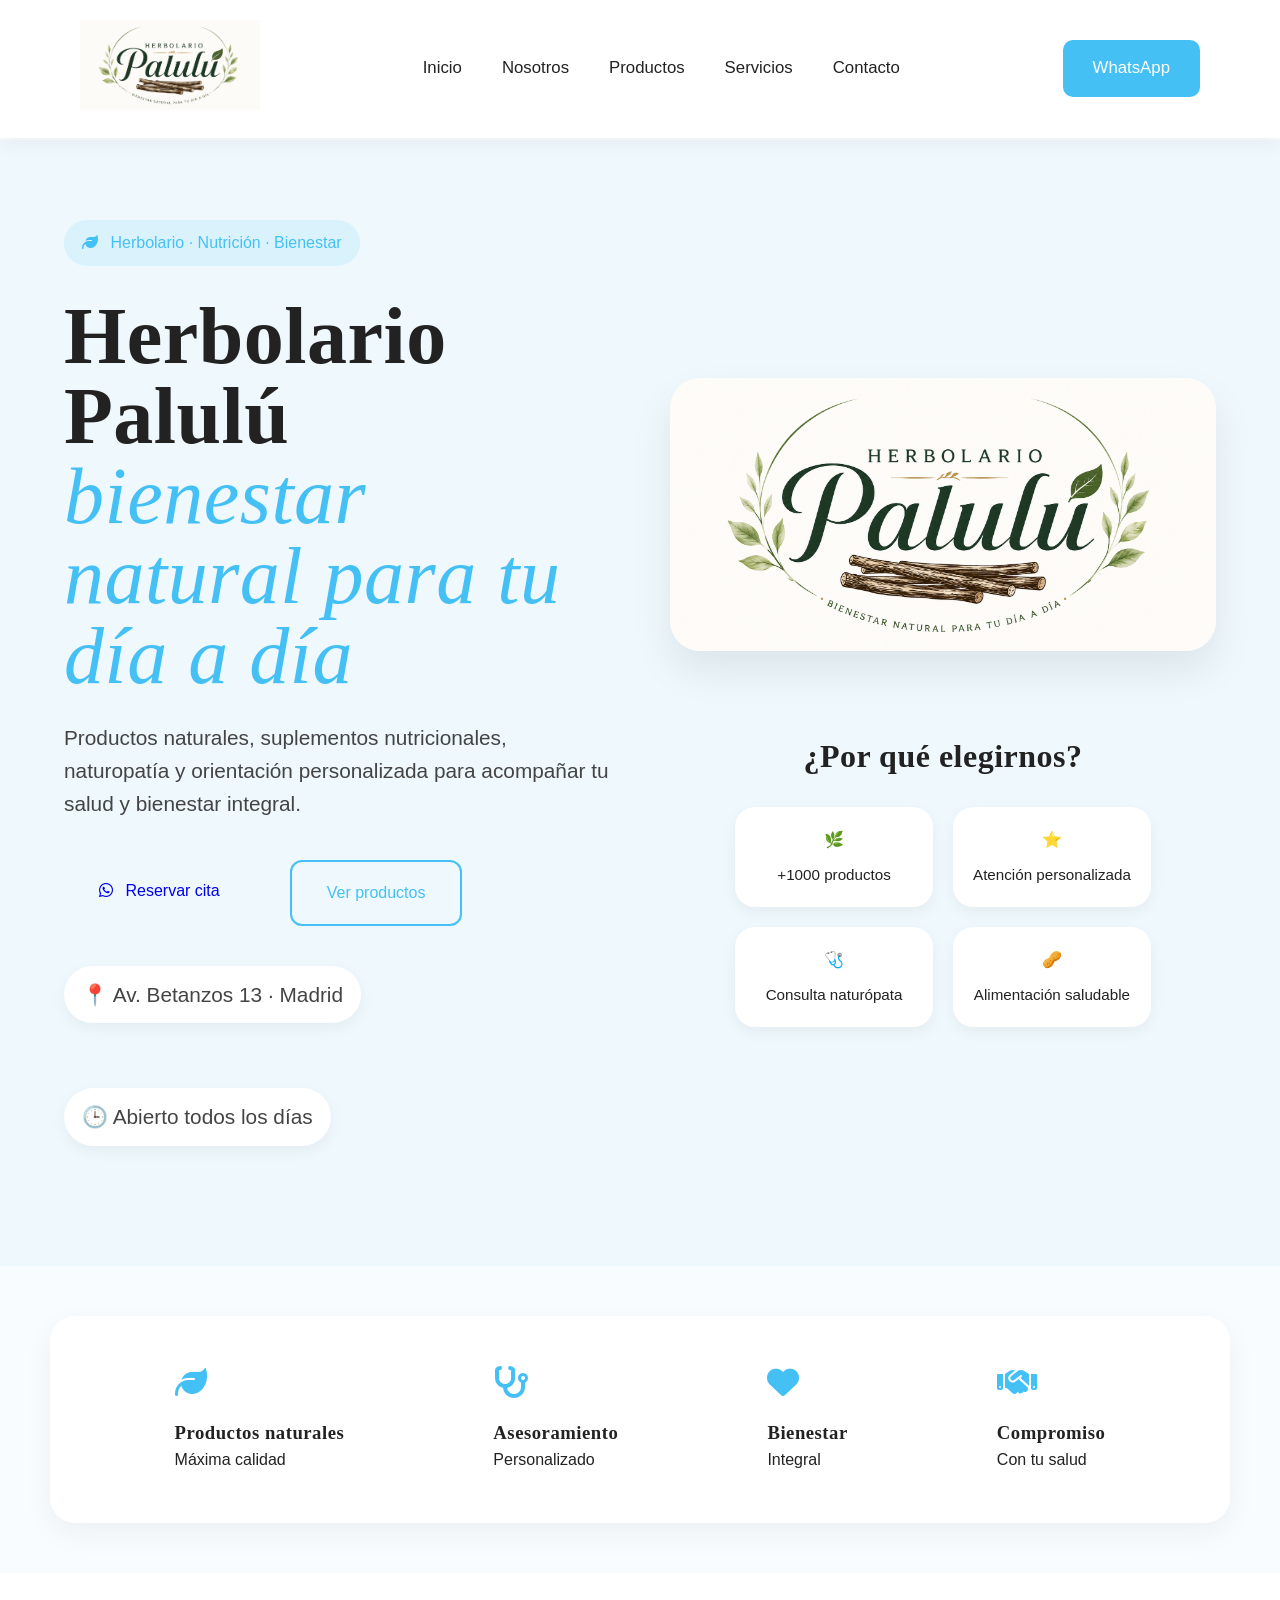
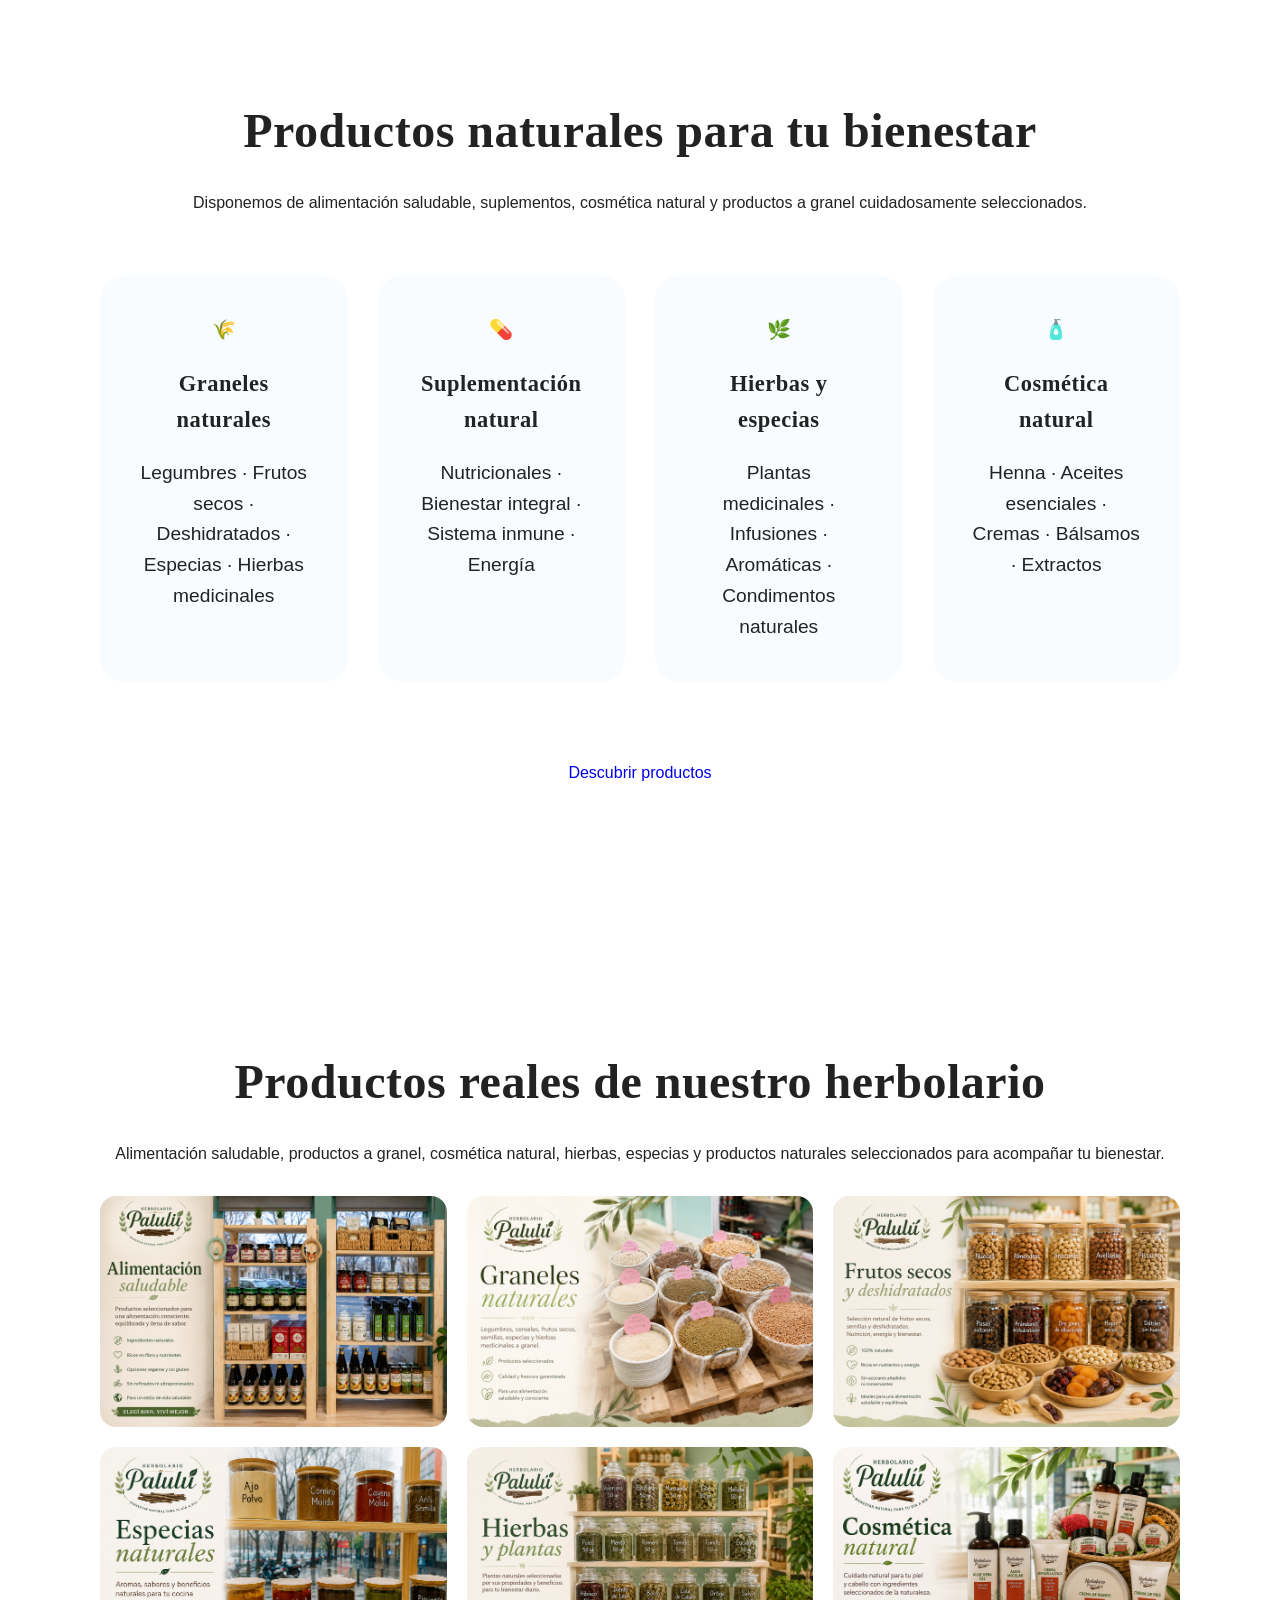
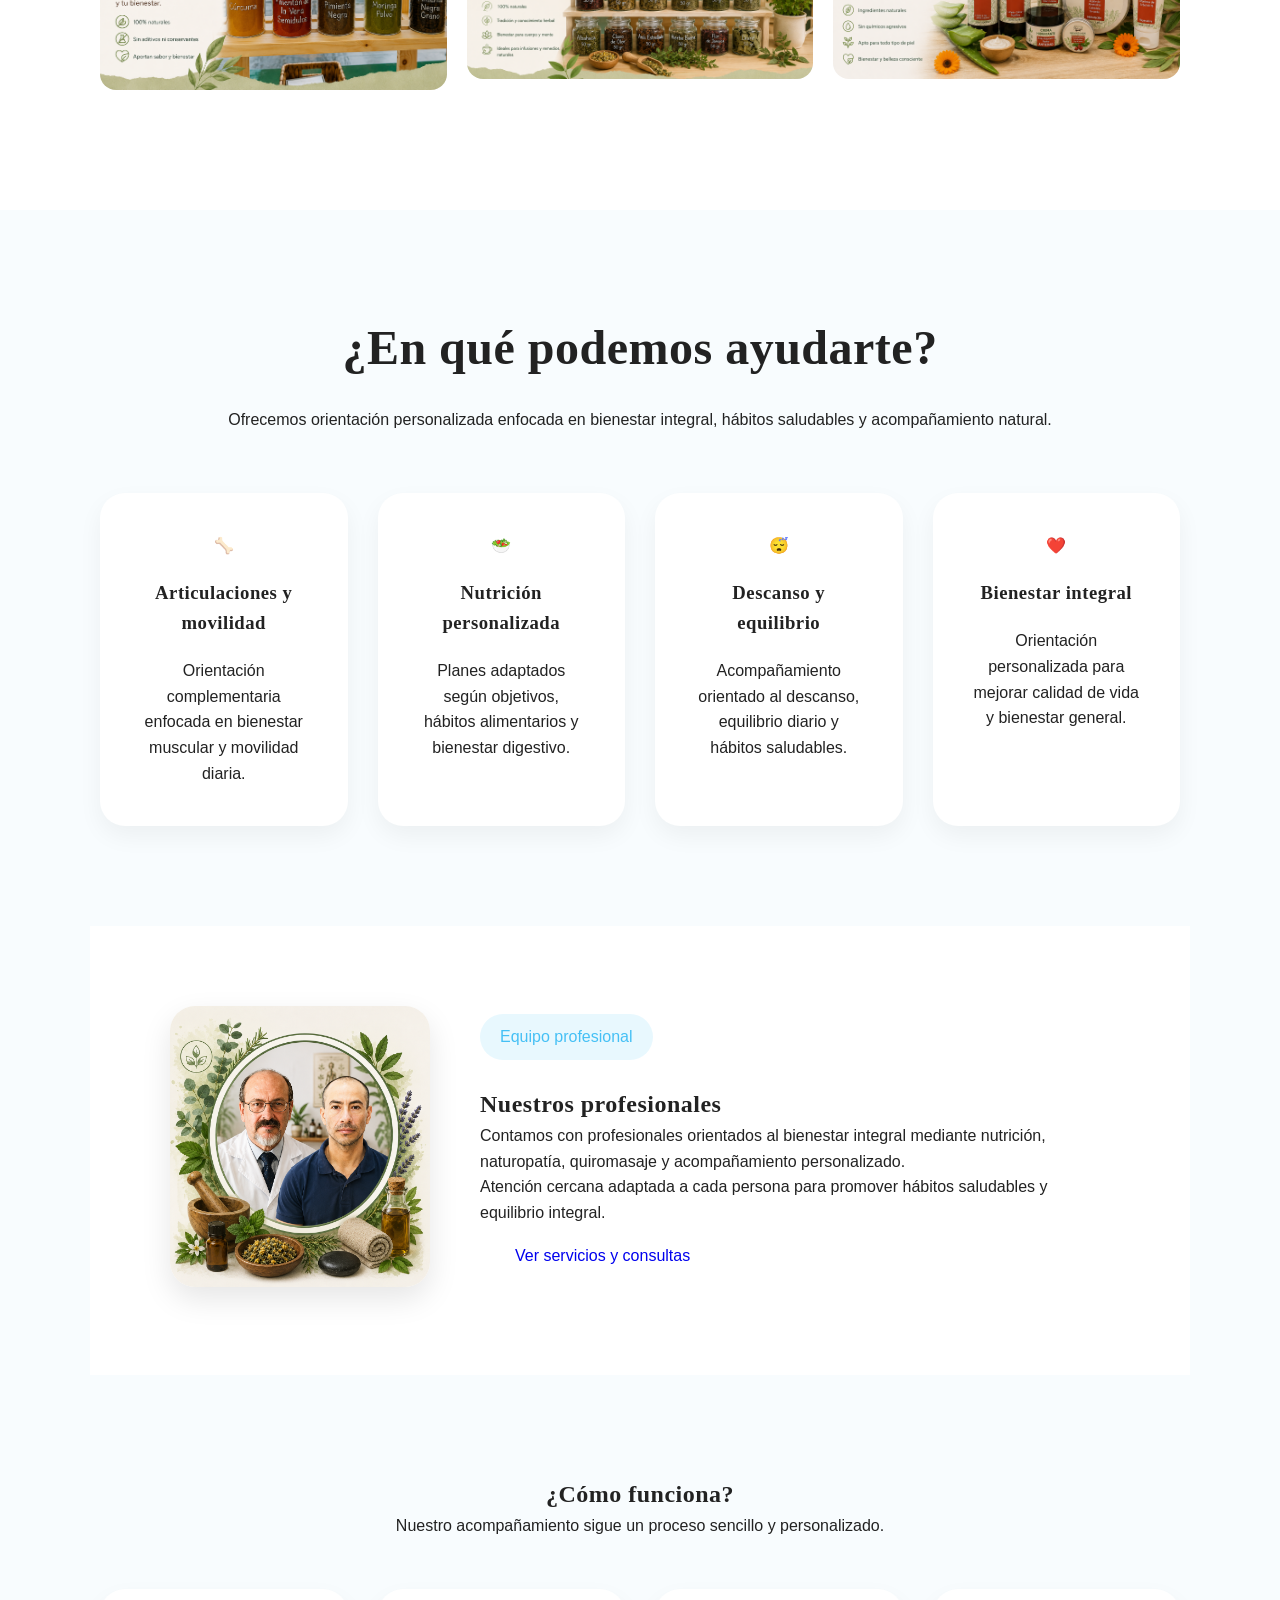
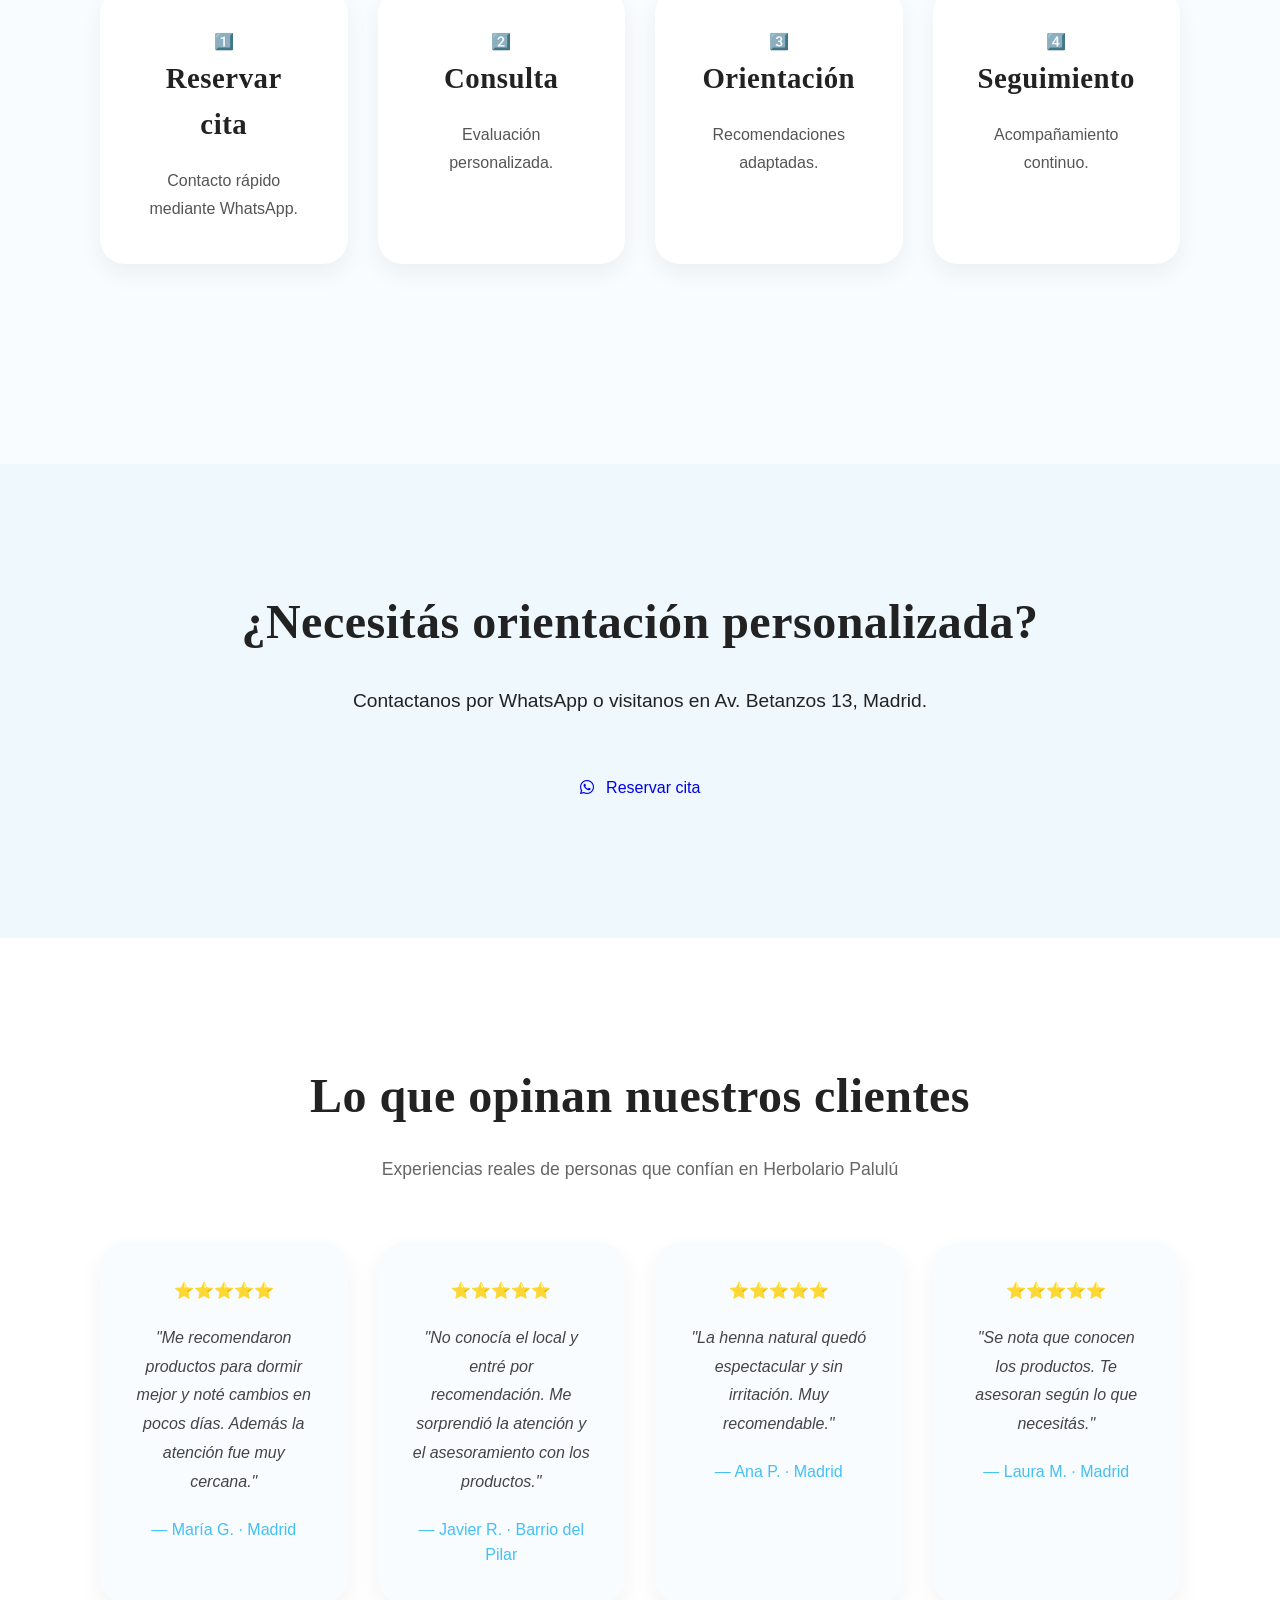
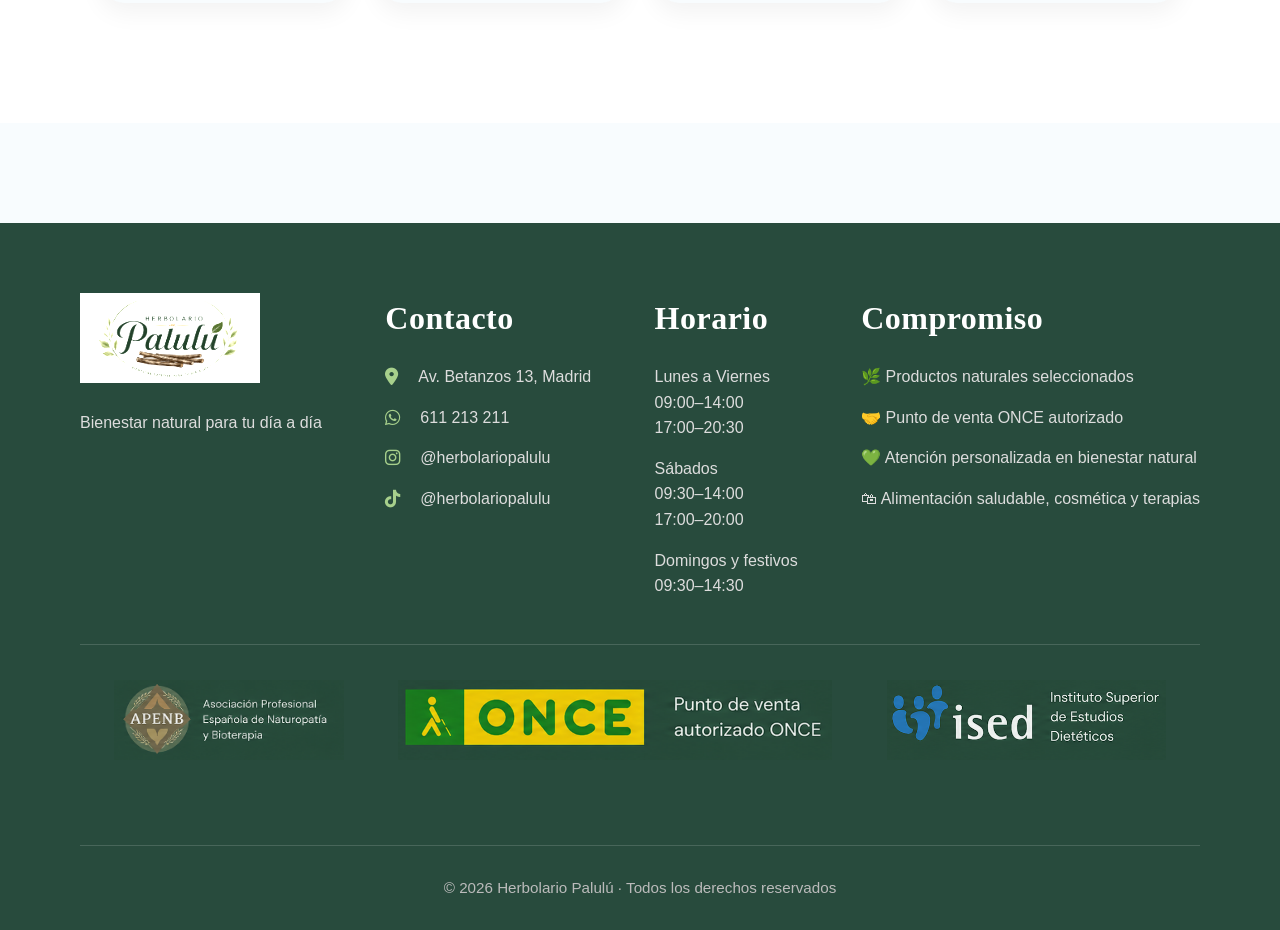
==== commit cf69f0dc: "agregar tiktok" ====
--- a/index.html
+++ b/index.html
@@ -1211,6 +1211,23 @@
 
 </p>
 
+<p>
+
+<i class="fa-brands fa-tiktok"></i>
+
+<a
+href="https://www.tiktok.com/@herbolariopalulu?_r=1&_t=ZN-96WQTfAhrBm"
+
+target="_blank"
+
+rel="noopener noreferrer">
+
+@herbolariopalulu
+
+</a>
+
+</p>
+
 
 </div>
 
--- a/css/styles.css
+++ b/css/styles.css
@@ -1,5 +1,9 @@
 @import url('https://fonts.googleapis.com/css2?family=Cormorant+Garamond:wght@400;500;600;700&family=Inter:wght@300;400;500;600&display=swap');
 
+html,
+body{
+overflow-x:hidden;
+}
 
 /* RESET */
 
@@ -3218,4 +3222,268 @@
 
 }
 
+}
+
+/* HISTORIA PALULÚ */
+
+.historia-palulu{
+
+display:flex;
+
+align-items:center;
+
+gap:60px;
+
+padding:80px 10%;
+
+background:#f9f7f2;
+
+}
+
+
+.historia-img{
+
+flex:1;
+
+}
+
+
+.historia-img img{
+
+width:100%;
+
+max-width:450px;
+
+border-radius:18px;
+
+box-shadow:
+
+0 15px 40px rgba(0,0,0,.12);
+
+}
+
+
+.historia-texto{
+
+flex:1;
+
+}
+
+
+.historia-texto h2{
+
+font-size:2.4rem;
+
+margin-bottom:25px;
+
+color:#284B3D;
+
+}
+
+
+.historia-texto span{
+
+color:#7A9A5D;
+
+}
+
+
+.historia-texto p{
+
+line-height:1.9;
+
+margin-bottom:20px;
+
+color:#555;
+
+}
+
+
+
+/* móvil */
+
+@media(max-width:900px){
+
+.historia-palulu{
+
+flex-direction:column;
+
+text-align:center;
+
+}
+
+}
+
+@media(max-width:900px){
+
+.equipo-profesionales{
+
+grid-template-columns:
+1fr;
+
+gap:40px;
+
+}
+
+
+.doctor-info{
+
+text-align:center;
+
+}
+
+
+.doctor-list{
+
+text-align:left;
+
+}
+
+
+}
+
+@media(max-width:900px){
+
+.servicios-grid{
+
+grid-template-columns:
+1fr;
+
+padding:
+
+20px;
+
+}
+
+
+}
+
+@media(max-width:900px){
+
+.valores{
+
+flex-direction:
+column;
+
+margin:
+
+20px;
+
+padding:
+
+20px;
+
+}
+
+
+}
+
+@media(max-width:900px){
+
+.beneficios{
+
+flex-direction:
+column;
+
+gap:
+
+20px;
+
+margin:
+
+20px;
+
+padding:
+
+30px;
+
+}
+
+
+}
+
+@media (max-width:768px){
+
+.menu-toggle{
+
+display:block;
+
+font-size:2rem;
+
+background:none;
+
+border:none;
+
+cursor:pointer;
+
+color:#284B3D;
+
+}
+
+
+.nav-links{
+
+display:none;
+
+width:100%;
+
+text-align:center;
+
+}
+
+
+.nav-links.active{
+
+display:flex;
+
+flex-direction:column;
+
+gap:20px;
+
+margin-top:20px;
+
+}
+
+
+.btn-whatsapp{
+
+display:none;
+
+}
+
+
+.navbar{
+
+flex-wrap:wrap;
+
+}
+
+}
+
+.menu-toggle{
+
+display:none;
+
+}
+
+@media(max-width:768px){
+
+.menu-toggle{
+
+display:block;
+
+}
+
+}
+
+@media(max-width:768px){
+
+.logo img{
+
+max-width:140px;
+
+height:auto;
+
+}
+
 }
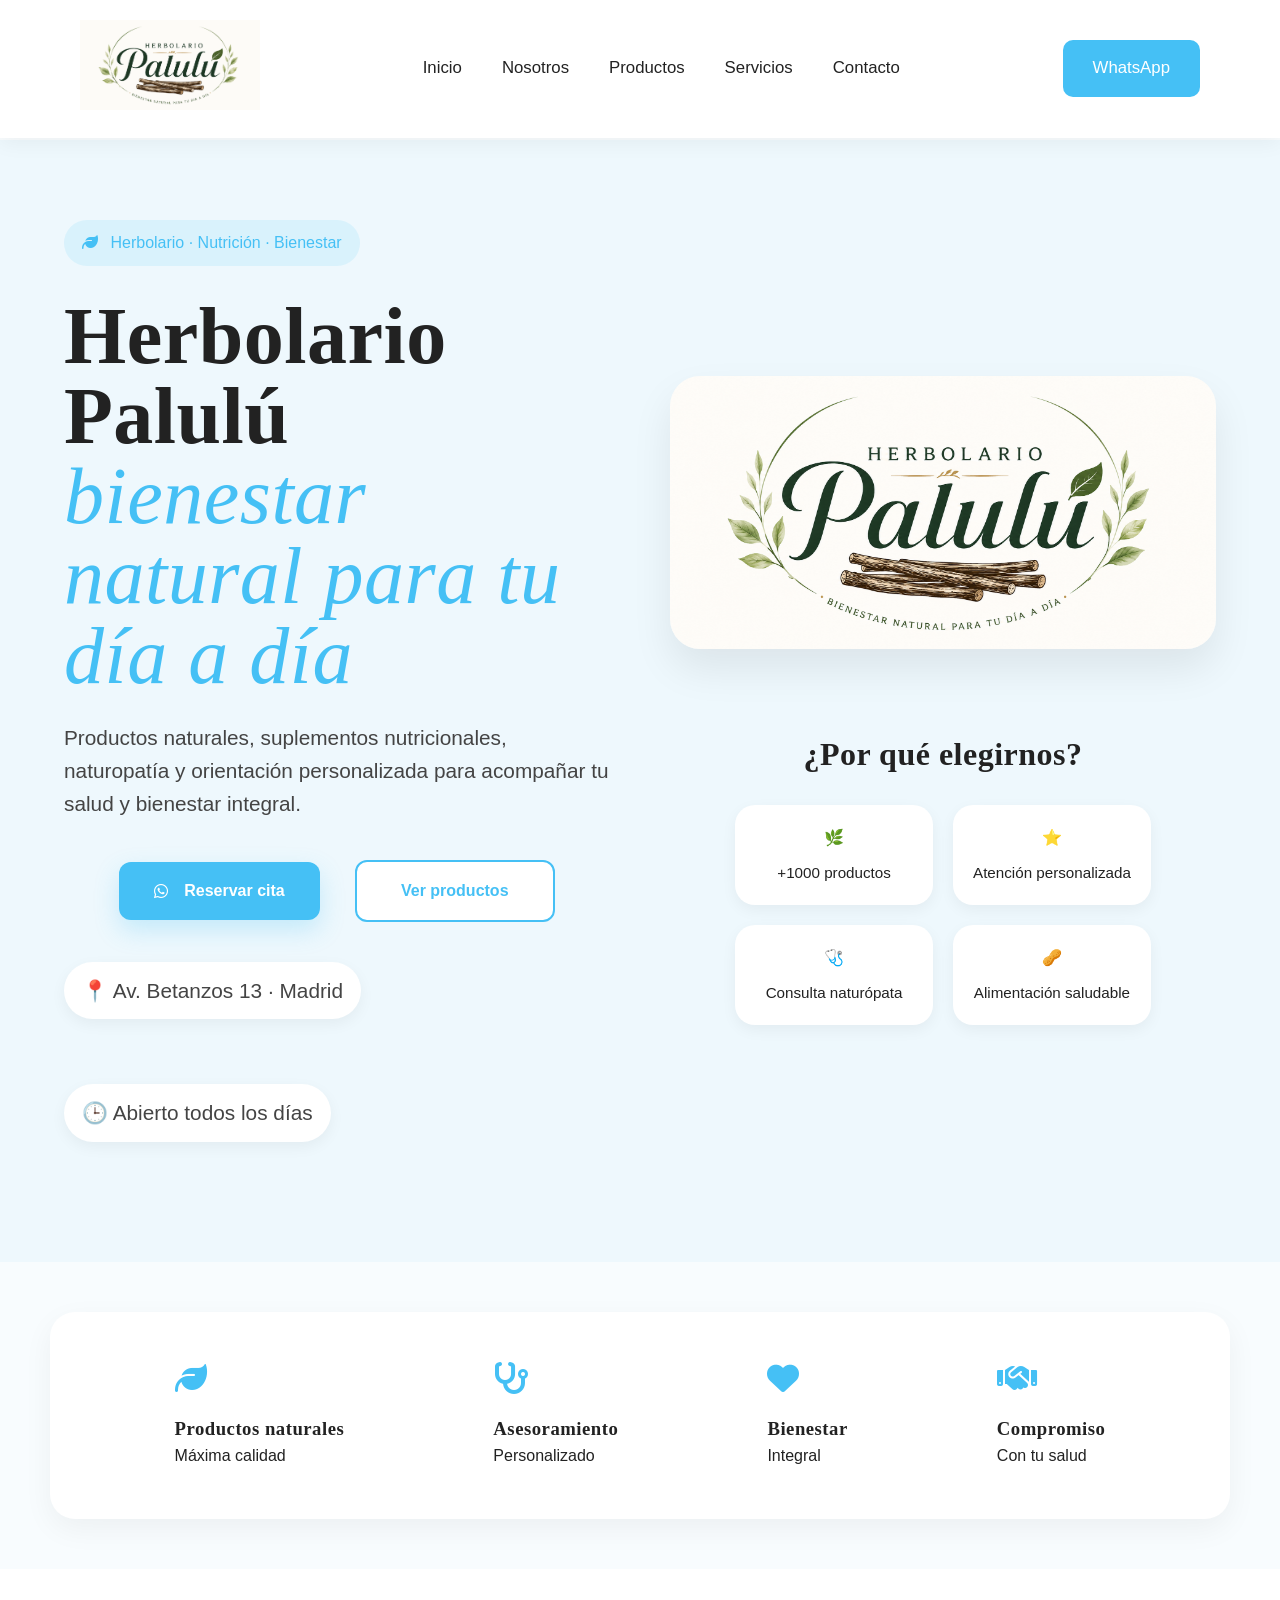
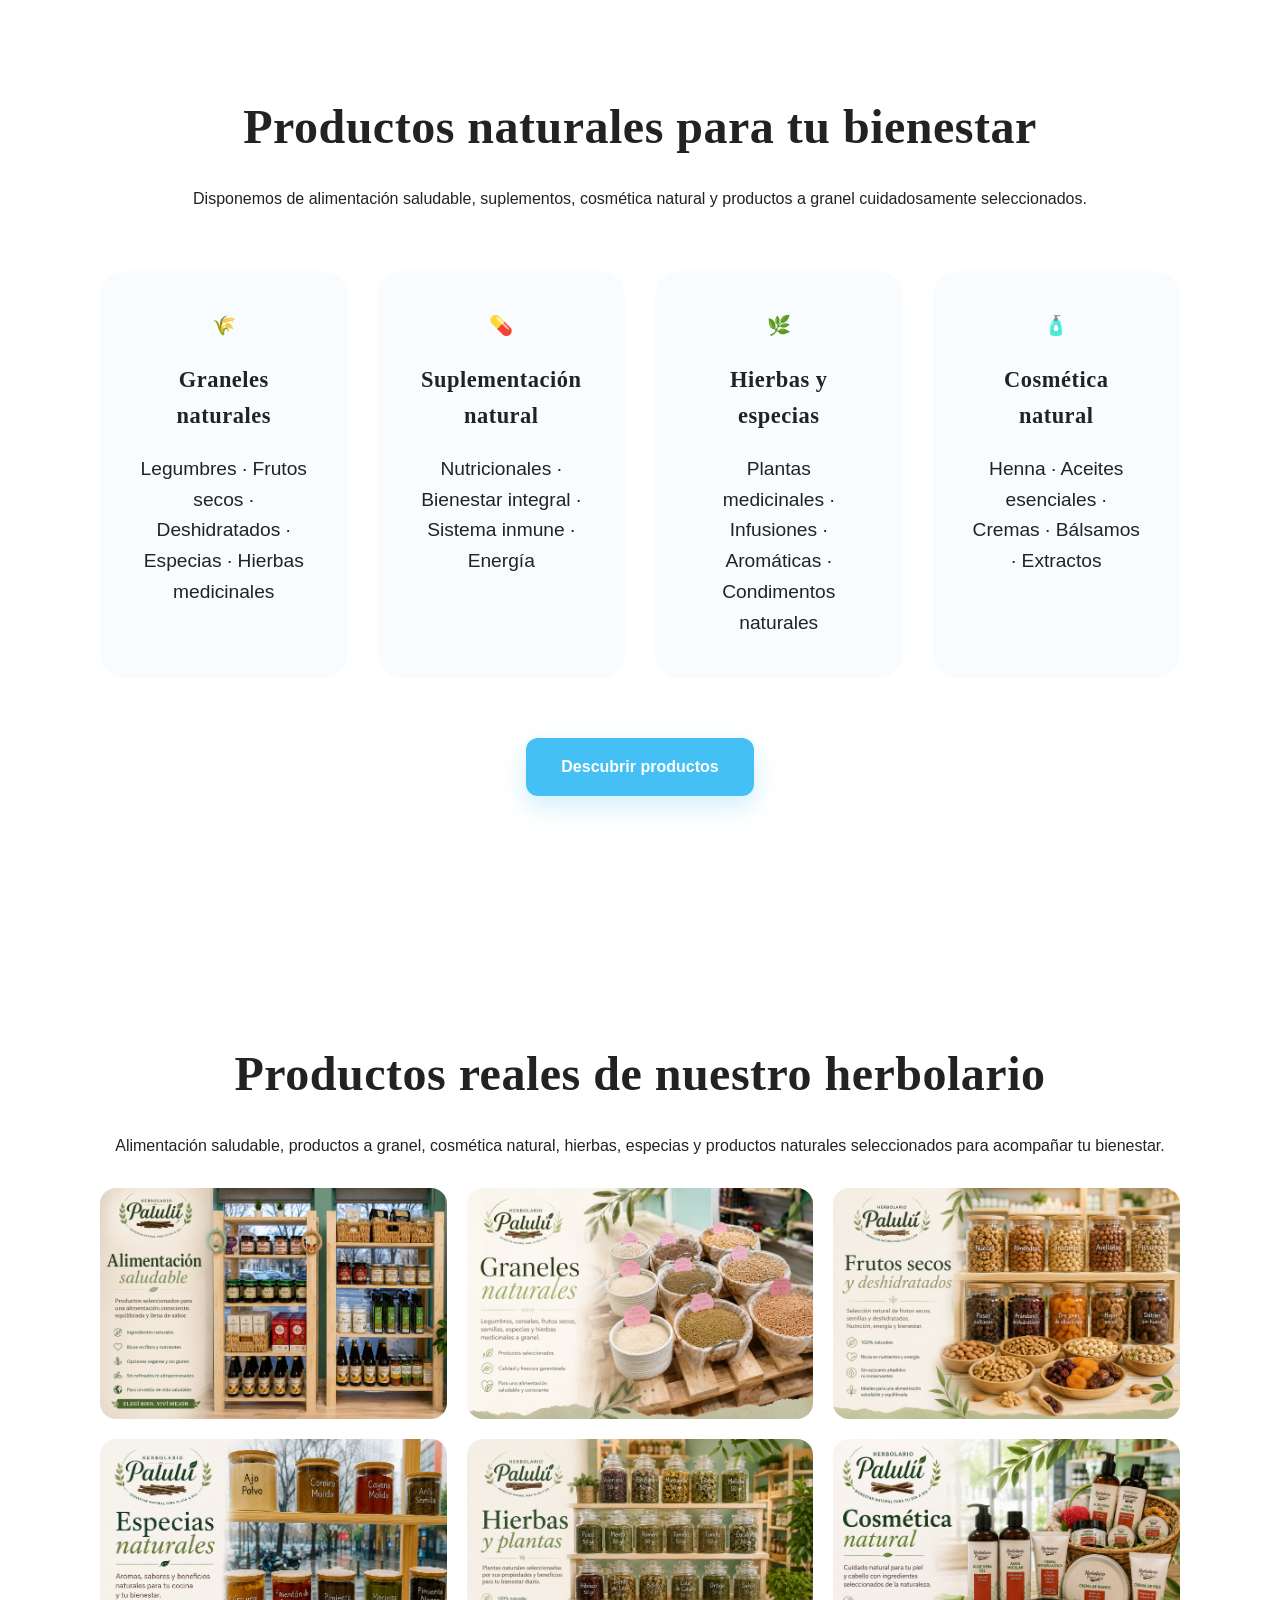
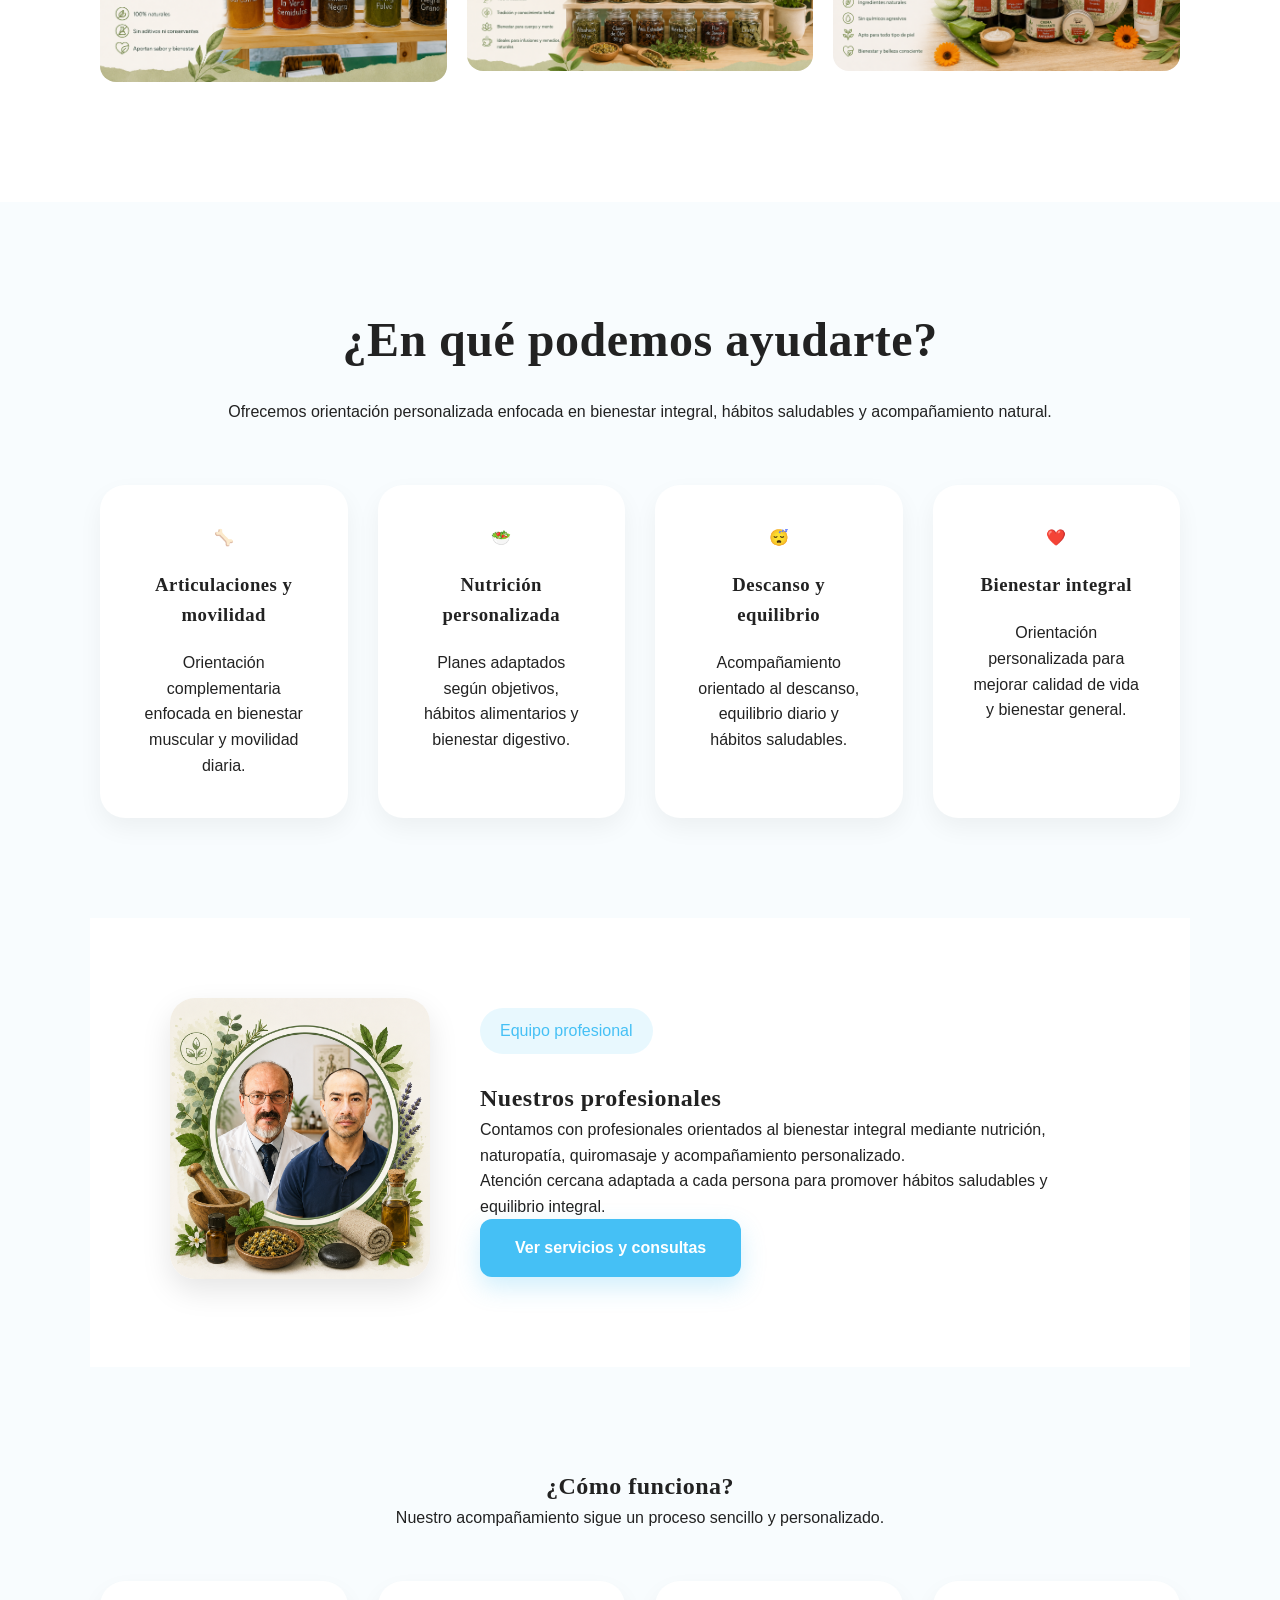
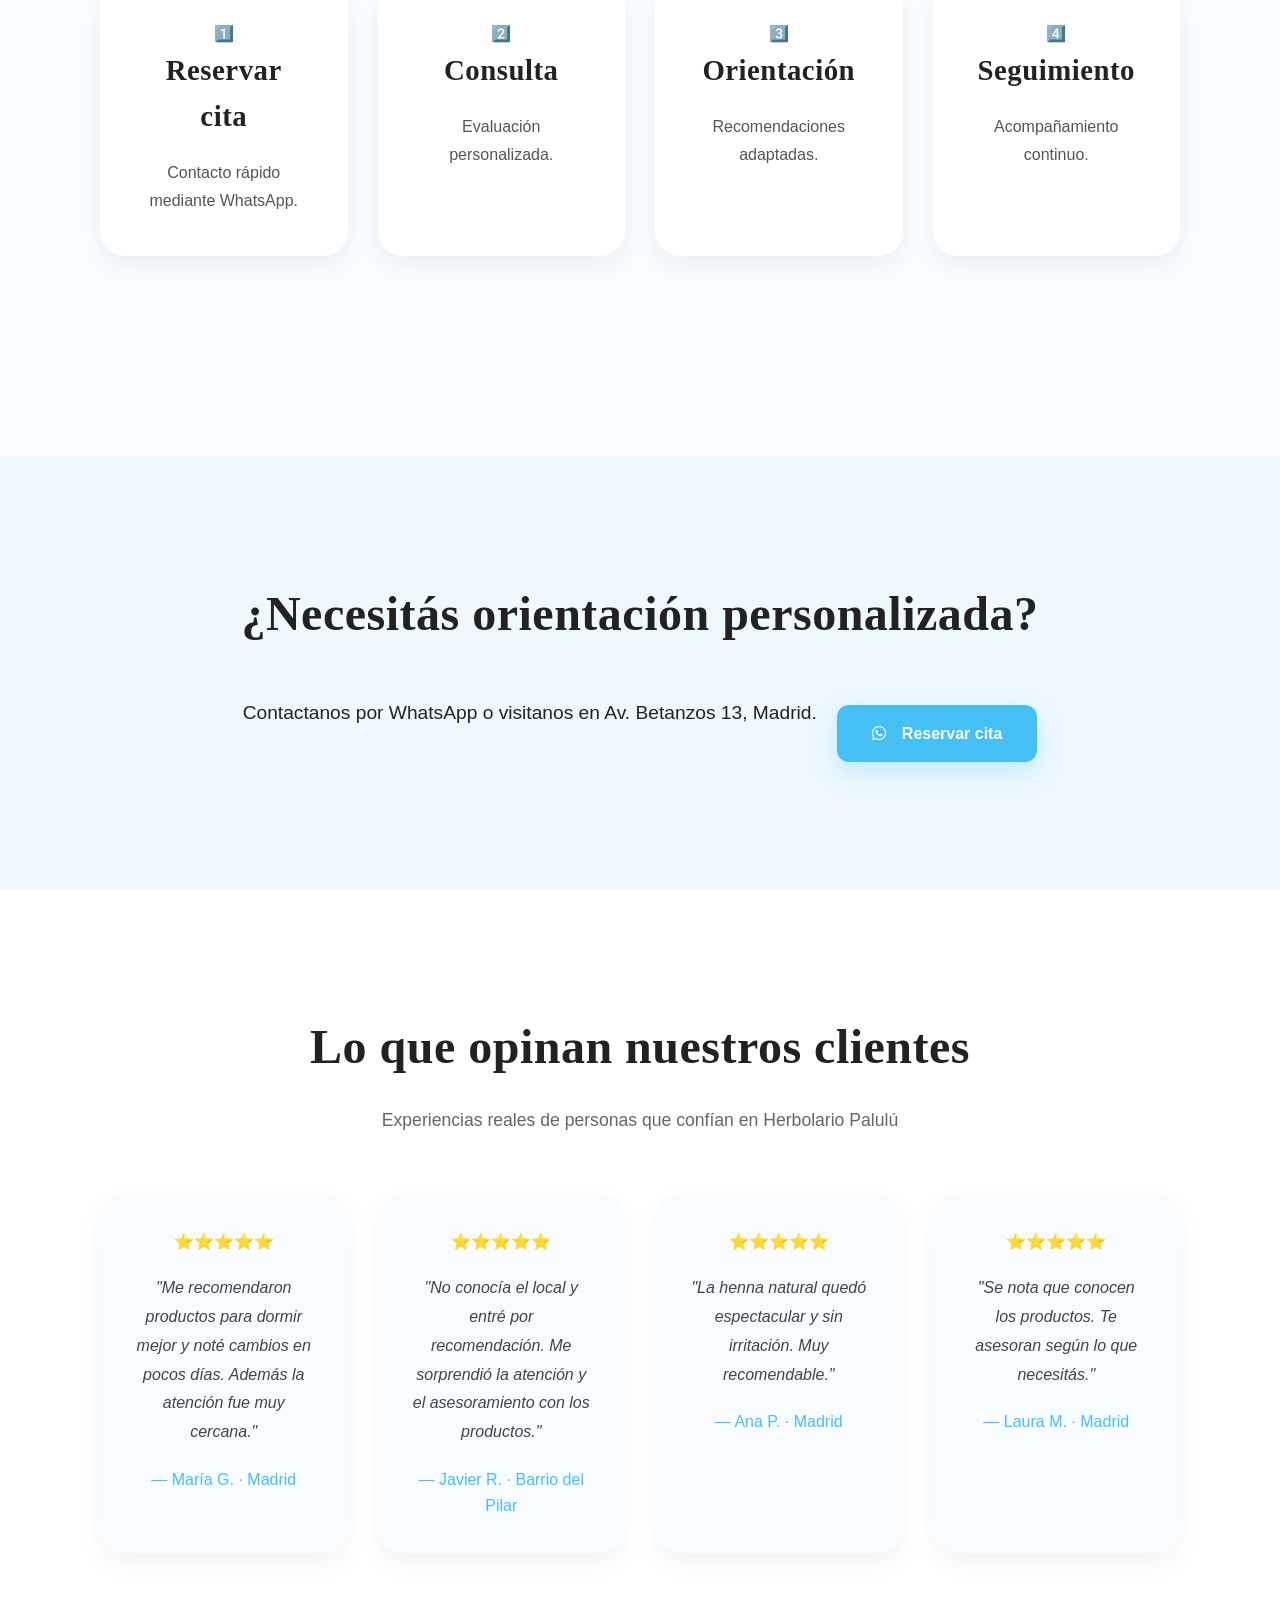
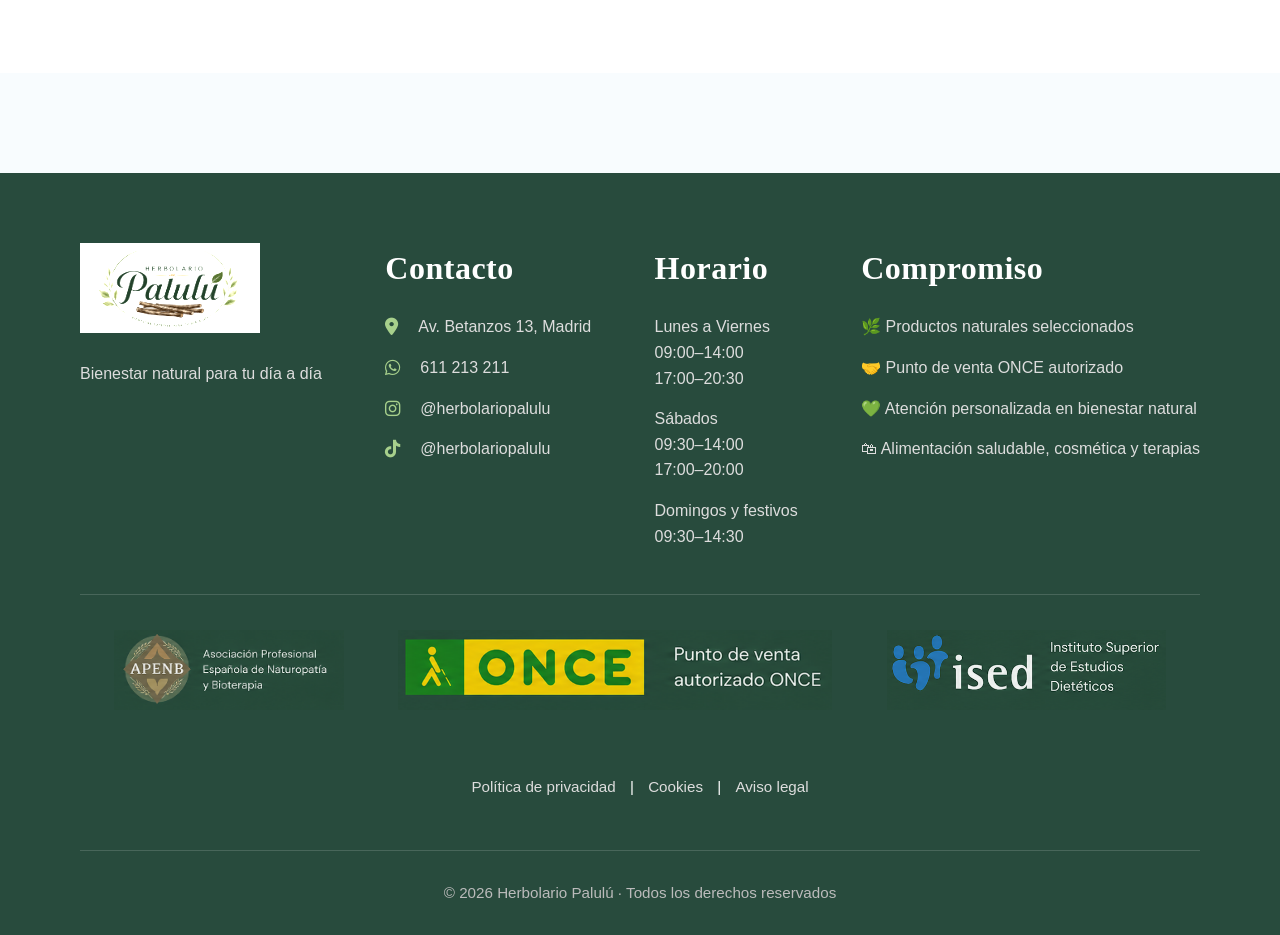
==== commit 6988e561: "GRPD" ====
--- a/index.html
+++ b/index.html
@@ -1333,7 +1333,25 @@
 alt="Punto de venta autorizado ONCE">
 </div>
 
-
+<div class="footer-legal">
+
+<a href="pages/privacidad.html">
+Política de privacidad
+</a>
+
+|
+
+<a href="pages/cookies.html">
+Cookies
+</a>
+
+|
+
+<a href="pages/aviso-legal.html">
+Aviso legal
+</a>
+
+</div>
 
 <div class="footer-bottom">
 
--- a/css/styles.css
+++ b/css/styles.css
@@ -61,39 +61,102 @@
 
 .btn{
 
+background:var(--color-principal);
+
+color:white;
+
+padding:16px 35px;
+
+border-radius:12px;
+
+text-decoration:none;
+
+display:inline-flex;
+
+align-items:center;
+
+justify-content:center;
+
+gap:8px;
+
+font-weight:600;
+
+transition:0.3s;
+
+box-shadow:
+0 10px 25px rgba(
+69,
+192,
+245,
+0.25);
+
+min-width:200px;
+
+text-align:center;
+
+}
+
+
+.btn:hover{
+
 background:
 
-var(--color-principal)
+var(--color-principal-hover);
+
+transform:
+
+translateY(-3px);
+
+}
+
+
+
+.btn-secondary{
+
+background:white;
+
+border:
+
+2px solid var(--color-principal);
+
+padding:
+
+16px 35px;
+
+border-radius:
+
+12px;
+
+text-decoration:none;
 
 color:
 
-white;
-
-padding:
-
-18px 35px;
-
-border-radius:
-
-12px;
-
-text-decoration:
-
-none;
+var(--color-principal);
+
+display:inline-flex;
+
+justify-content:center;
+
+align-items:center;
+
+min-width:200px;
 
 transition:
 
 0.3s;
 
-display:
-
-inline-block;
-
-}
-
-
-
-.btn:hover{
+font-weight:600;
+
+}
+
+
+.btn-secondary:hover{
+
+background:
+
+var(--color-principal);
+
+color:white;
 
 transform:
 
@@ -101,50 +164,38 @@
 
 }
 
-
-
-.btn-secondary{
-
-border:
-
-2px solid var(--color-principal);
-
-padding:
-
-18px 35px;
-
-border-radius:
-
-12px;
-
-text-decoration:
-
-none;
-
-color:
-
-var(--color-principal);
-
-transition:
-
-0.3s;
-
-display:
-
-inline-block;
-
-}
-
-
-
-.btn-secondary:hover{
-
-transform:
-
-translateY(-3px);
-
-}
-
+.hero-buttons,
+.doctor-buttons,
+.equipo-btn,
+.cta-home{
+
+display:flex;
+
+justify-content:center;
+
+align-items:center;
+
+gap:20px;
+
+flex-wrap:wrap;
+
+}
+
+@media(max-width:768px){
+
+.btn,
+.btn-secondary,
+.btn-equipo{
+
+width:100%;
+
+max-width:280px;
+
+margin:auto;
+
+}
+
+}
 
 
 /* NAVBAR */
@@ -3486,4 +3537,83 @@
 
 }
 
+}
+
+/* POLITICAS Y AVISOS LEGALES */
+
+.footer-legal{
+
+margin-top:30px;
+
+text-align:center;
+
+font-size:0.95rem;
+
+}
+
+
+.footer-legal a{
+
+color:#ddd;
+
+text-decoration:none;
+
+margin:0 10px;
+
+transition:.3s;
+
+}
+
+
+.footer-legal a:hover{
+
+color:#A7D08C;
+
+}
+
+.legal{
+
+max-width:900px;
+
+margin:auto;
+
+padding:
+
+180px 20px 100px;
+
+line-height:
+
+2;
+
+}
+
+
+.legal h1{
+
+font-size:
+
+3rem;
+
+margin-bottom:
+
+40px;
+
+}
+
+
+.legal h2{
+
+margin:
+
+40px 0 20px;
+
+}
+
+
+.legal ul{
+
+padding-left:
+
+20px;
+
 }
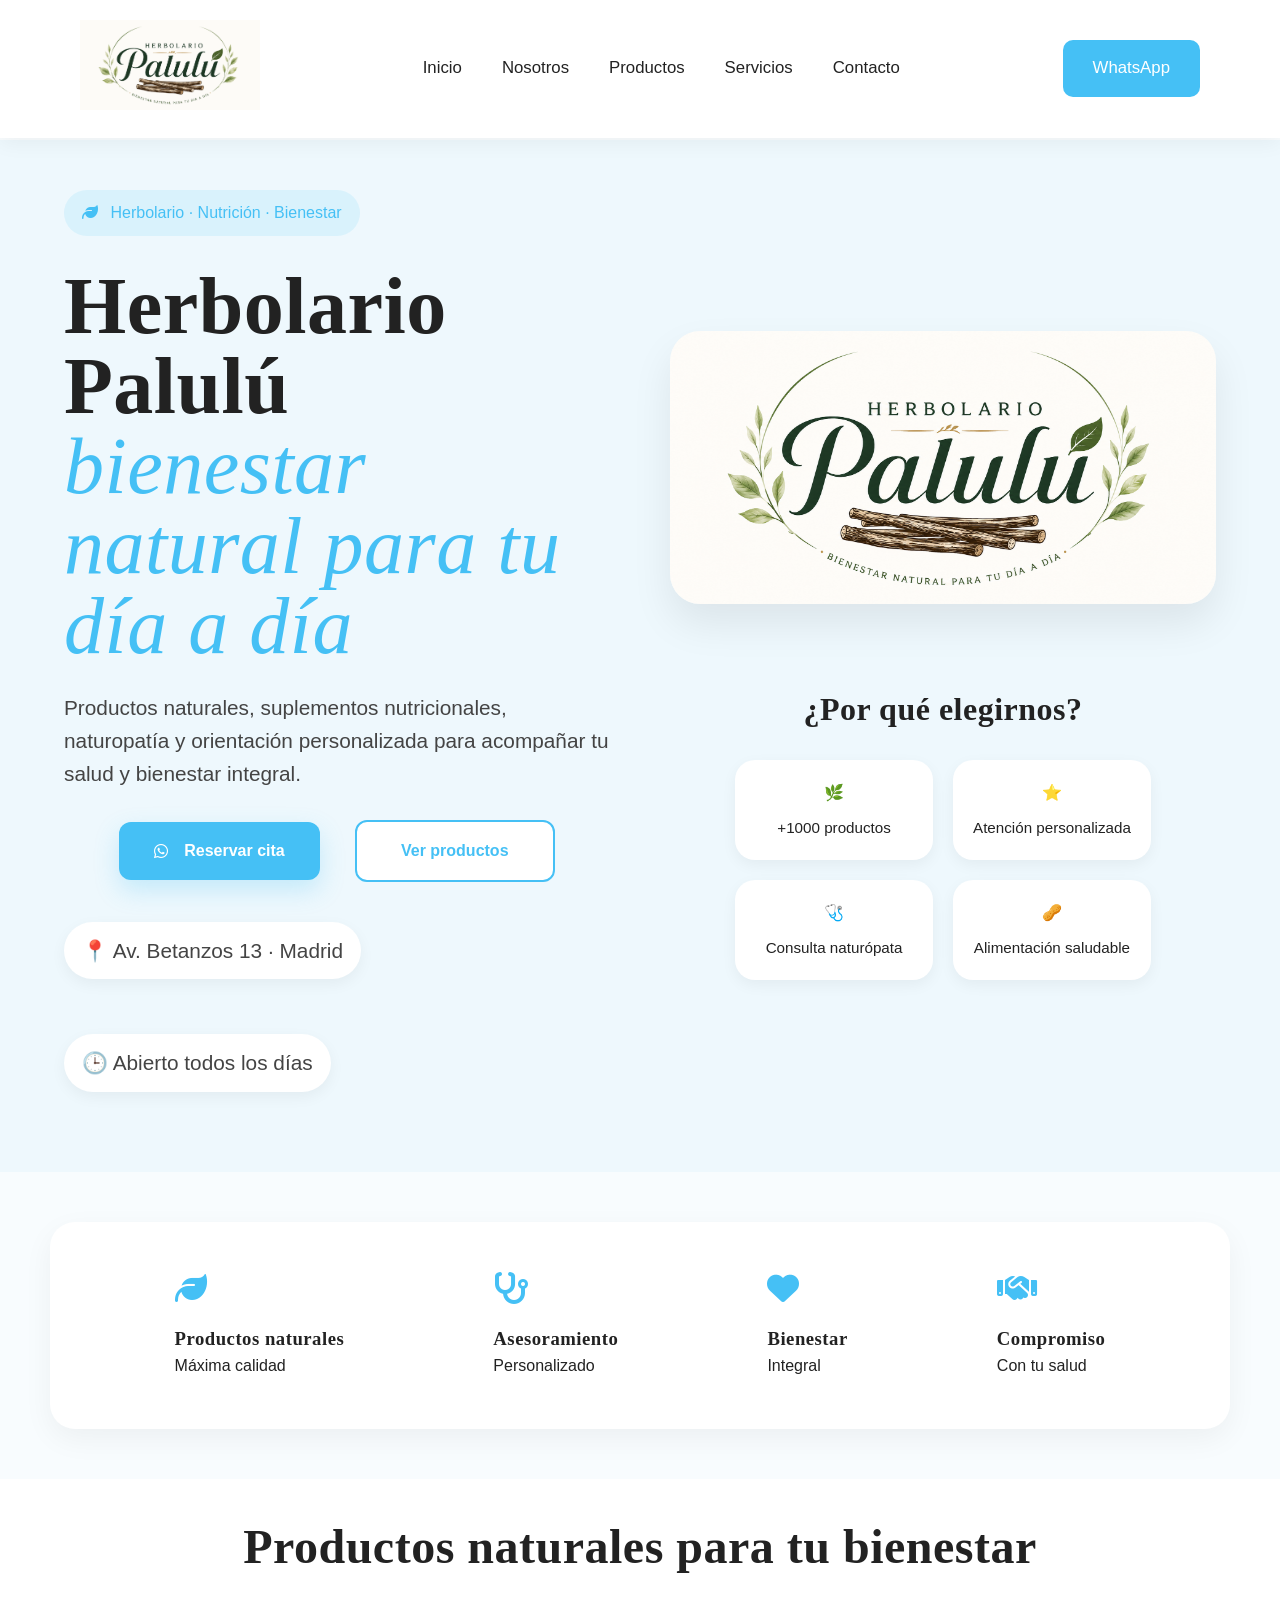
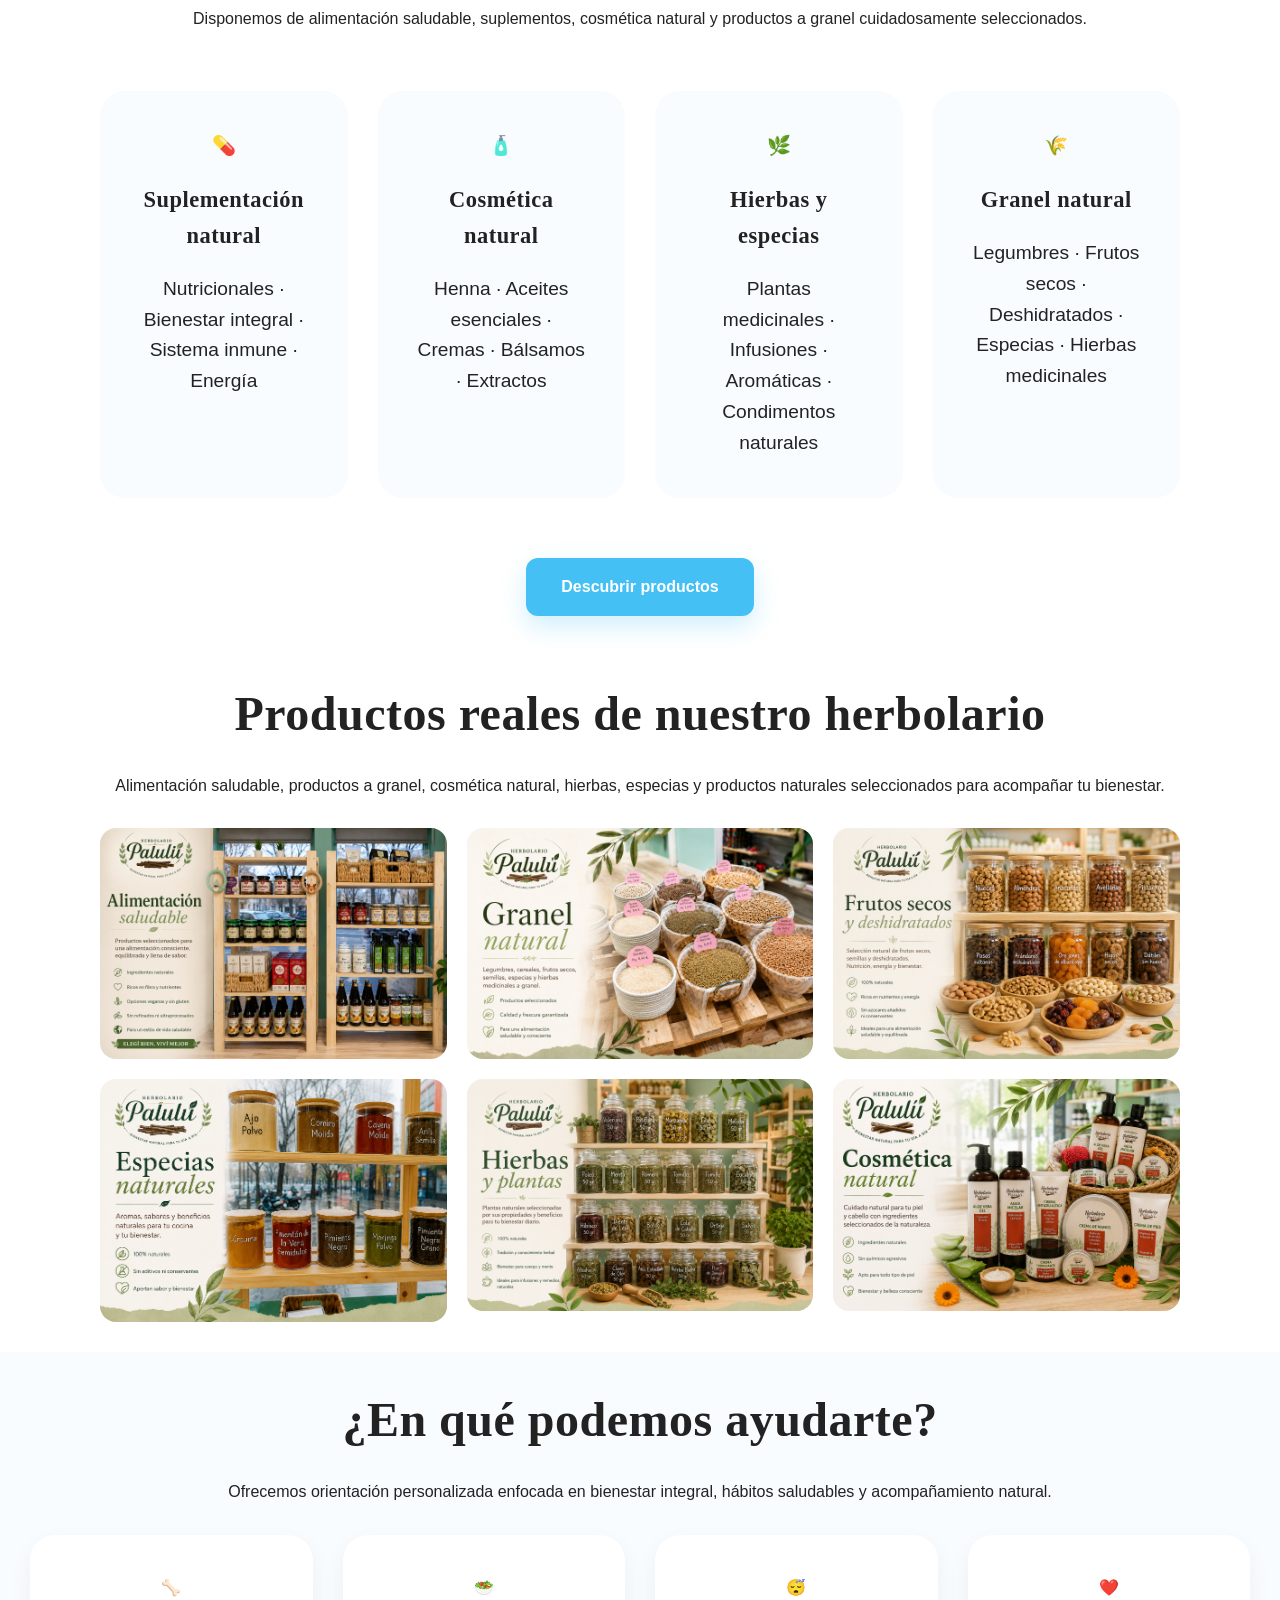
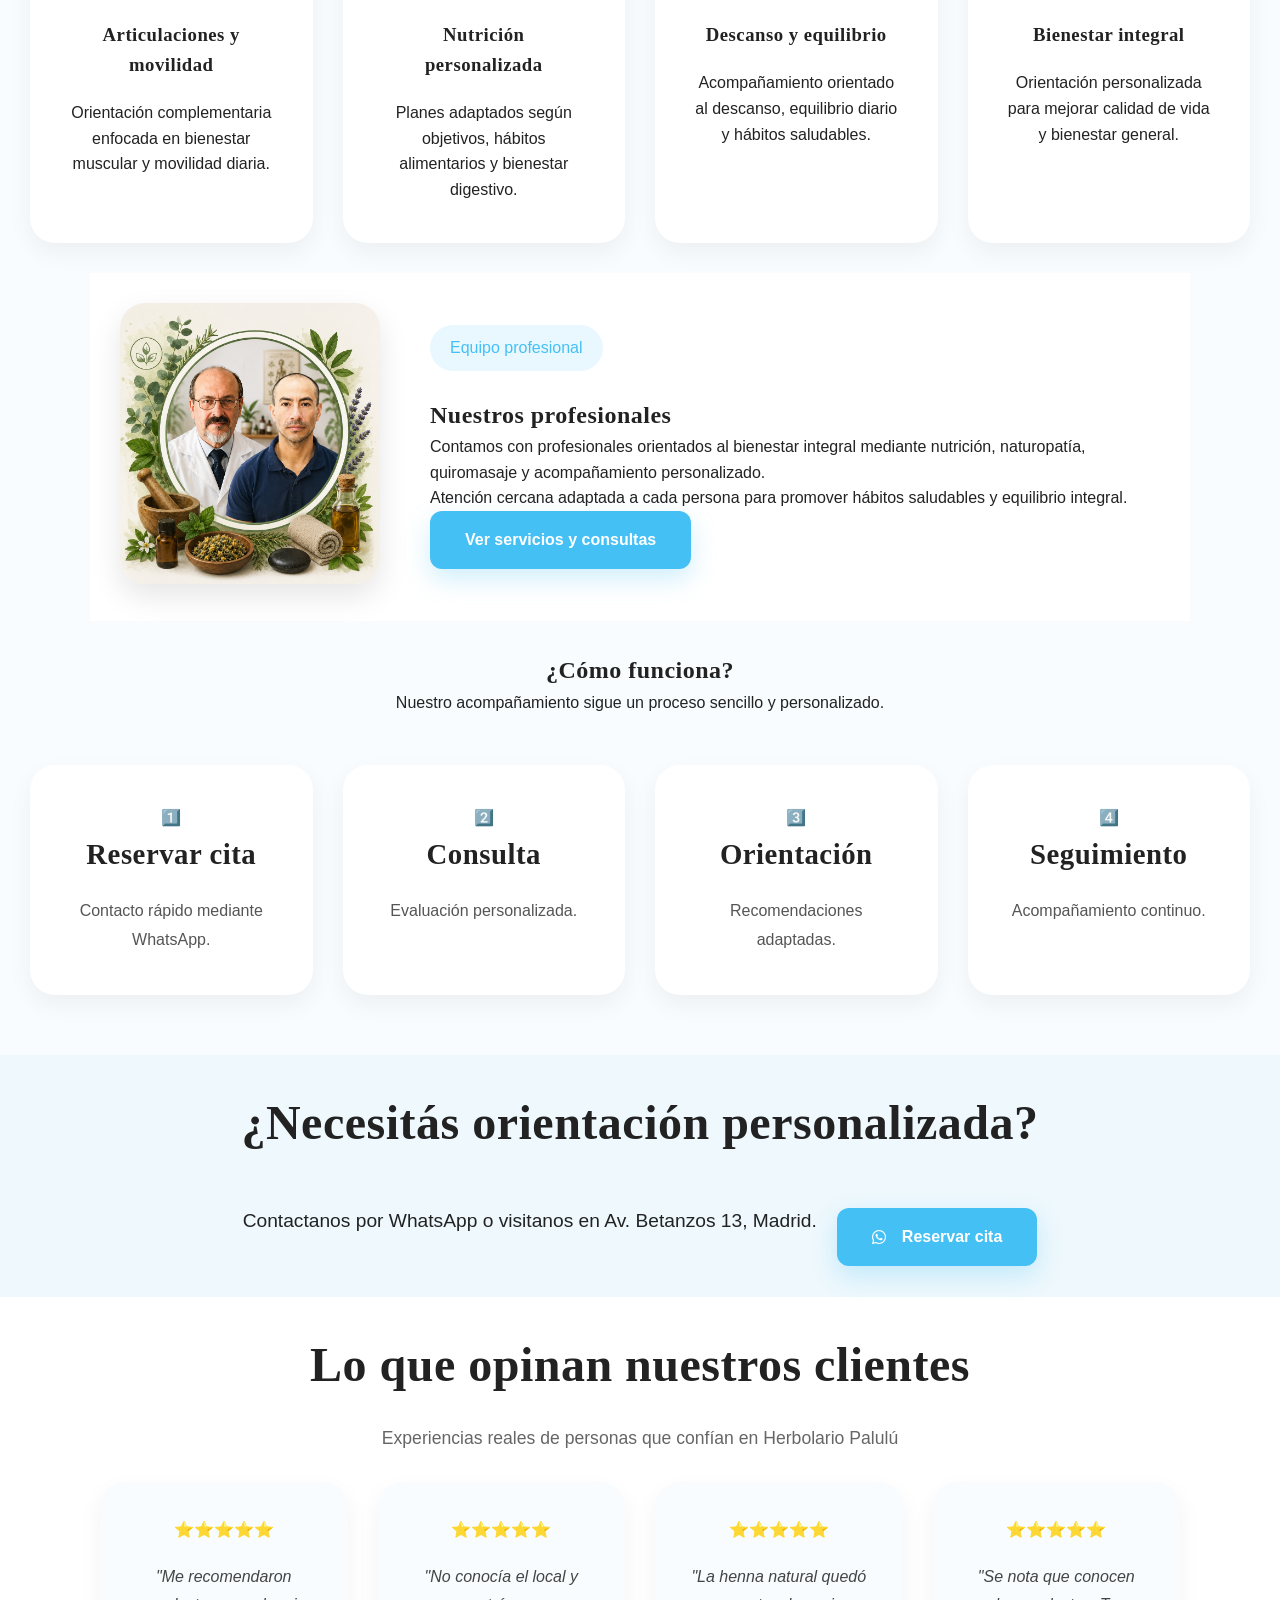
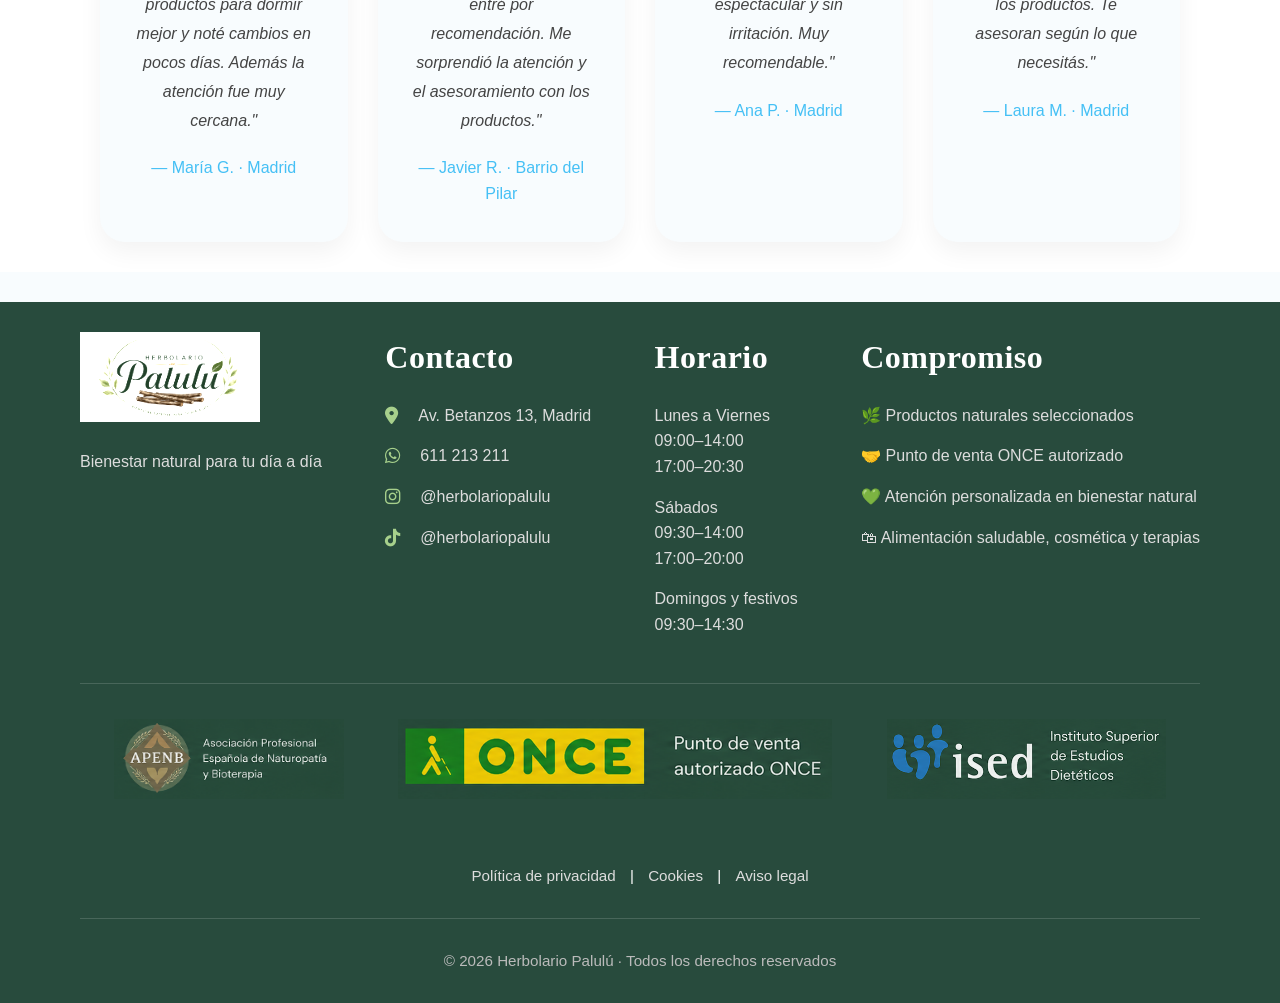
==== commit 1c53ce95: "cambios solicitados 23/05/2026" ====
--- a/index.html
+++ b/index.html
@@ -553,65 +553,58 @@
 
 <div class="productos-grid">
 
-
 <div class="producto-home-card">
 
+💊
+
+<h3>
+Suplementación natural
+</h3>
+
+<p>
+Nutricionales · Bienestar integral · Sistema inmune · Energía
+</p>
+
+</div>
+
+<div class="producto-home-card">
+
+🧴
+
+<h3>
+Cosmética natural
+</h3>
+
+<p>
+Henna · Aceites esenciales · Cremas · Bálsamos · Extractos
+</p>
+
+</div>
+
+<div class="producto-home-card">
+
+🌿
+
+<h3>
+Hierbas y especias
+</h3>
+
+<p>
+Plantas medicinales · Infusiones · Aromáticas · Condimentos naturales
+</p>
+
+</div>
+
+<div class="producto-home-card">
+
 🌾
 
 <h3>
-Graneles naturales
+Granel natural
 </h3>
 
 <p>
 Legumbres · Frutos secos · Deshidratados · Especias · Hierbas medicinales
-</p>
-
-</div>
-
-
-
-<div class="producto-home-card">
-
-💊
-
-<h3>
-Suplementación natural
-</h3>
-
-<p>
-Nutricionales · Bienestar integral · Sistema inmune · Energía
-</p>
-
-</div>
-
-
-
-<div class="producto-home-card">
-
-🌿
-
-<h3>
-Hierbas y especias
-</h3>
-
-<p>
-Plantas medicinales · Infusiones · Aromáticas · Condimentos naturales
-</p>
-
-</div>
-
-
-
-<div class="producto-home-card">
-
-🧴
-
-<h3>
-Cosmética natural
-</h3>
-
-<p>
-Henna · Aceites esenciales · Cremas · Bálsamos · Extractos
 </p>
 
 </div>
--- a/css/styles.css
+++ b/css/styles.css
@@ -356,7 +356,7 @@
 
 padding:
 
-80px 5%;
+50px 5%;
 
 gap:
 
@@ -458,776 +458,776 @@
 
 margin-bottom:
 
+30px;
+
+color:
+
+#444;
+
+}
+
+
+
+.hero-buttons{
+
+display:flex;
+
+gap:
+
+20px;
+
+flex-wrap:
+
+wrap;
+
+}
+
+
+
+.hero-right{
+
+flex:1;
+
+display:flex;
+
+flex-direction:column;
+
+justify-content:center;
+
+align-items:center;
+
+gap:40px;
+
+}
+
+
+
+.hero-right img{
+
+width:
+
+100%;
+
+max-width:
+
+750px;   /* límite real */
+
+height:
+
+auto;    /* MUY IMPORTANTE */
+
+object-fit:
+
+contain;
+
+display:
+
+block;
+
+margin:
+
+auto;
+
+border-radius:
+
+30px;
+
+box-shadow:
+
+0 20px 40px rgba(0,0,0,.08);
+
+}
+
+
+
+/* INFO HERO */
+
+.hero-info{
+
+margin-top:
+
 40px;
 
+display:flex;
+
+gap:
+
+25px;
+
+flex-wrap:
+
+wrap;
+
+font-size:
+
+0.95rem;
+
 color:
 
-#444;
-
-}
-
-
-
-.hero-buttons{
+#555;
+
+}
+
+
+
+.hero-info p{
+
+background:
+
+white;
+
+padding:
+
+12px 18px;
+
+border-radius:
+
+30px;
+
+box-shadow:
+
+0 5px 15px rgba(0,0,0,.05);
+
+}
+
+
+
+/* BENEFICIOS */
+
+.beneficios{
 
 display:flex;
 
+justify-content:
+
+space-around;
+
+padding:
+
+50px;
+
+background:
+
+white;
+
+margin:
+
+50px;
+
+border-radius:
+
+25px;
+
+box-shadow:
+
+0 10px 30px rgba(0,0,0,.05);
+
+}
+
+
+
+/* NOSOTROS */
+
+.nosotros-hero{
+
+padding:
+
+30px 80px 30px;
+
+text-align:center;
+
+}
+
+
+
+.nosotros-hero h1{
+
+font-size:
+
+4rem;
+
+margin-bottom:
+
+30px;
+
+}
+
+
+
+.nosotros-hero p{
+
+max-width:
+
+900px;
+
+margin:auto;
+
+font-size:
+
+1.3rem;
+
+line-height:
+
+2;
+
+}
+
+
+
+.valores{
+
+display:flex;
+
 gap:
 
+30px;
+
+padding:
+
+30px;
+
+}
+
+
+
+.valor{
+
+background:
+
+white;
+
+padding:
+
+30px;
+
+border-radius:
+
 20px;
 
-flex-wrap:
-
-wrap;
-
-}
-
-
-
-.hero-right{
-
 flex:1;
 
+text-align:center;
+
+box-shadow:
+
+0 10px 25px rgba(0,0,0,.04);
+
+}
+
+
+
+.mision{
+
 display:flex;
 
-flex-direction:column;
+gap:
+
+50px;
+
+align-items:center;
+
+padding:
+
+30px;
+
+}
+
+
+
+.mision img{
+
+width:
+
+50%;
+
+border-radius:
+
+25px;
+
+}
+
+
+
+/* CONSTRUCTION */
+
+.construction{
+
+min-height:
+
+100vh;
+
+display:flex;
+
+flex-direction:
+
+column;
 
 justify-content:center;
 
 align-items:center;
 
-gap:40px;
-
-}
-
-
-
-.hero-right img{
+text-align:center;
+
+padding:
+
+30px 20px;
+
+}
+
+
+
+.construction img{
 
 width:
 
+500px;
+
+max-width:
+
+90%;
+
+margin-bottom:
+
+40px;
+
+}
+
+
+
+/* SERVICIOS */
+
+.servicios-hero{
+
+padding:
+
+30px 80px 30px;
+
+text-align:center;
+
+}
+
+
+
+.servicios-grid{
+
+display:grid;
+
+grid-template-columns:
+
+repeat(4,1fr);
+
+gap:
+
+30px;
+
+padding:
+
+30px;
+
+}
+
+
+
+.service-card{
+
+background:
+
+white;
+
+padding:
+
+40px;
+
+border-radius:
+
+25px;
+
+text-align:center;
+
+box-shadow:
+
+0 10px 25px rgba(0,0,0,.05);
+
+transition:
+
+0.3s;
+
+}
+
+
+
+.service-card:hover{
+
+transform:
+
+translateY(-5px);
+
+}
+
+
+
+.service-card h2{
+
+margin:
+
+20px 0;
+
+}
+
+
+
+/* DR */
+
+.doctor{
+
+display:flex;
+
+gap:
+
+80px;
+
+align-items:center;
+
+padding:
+
+30px 30px;
+
+background:
+
+white;
+
+}
+
+
+
+.doctor-img{
+
+flex:1;
+
+text-align:center;
+
+}
+
+
+
+.doctor-img img{
+
+width:
+
+420px;
+
+max-width:
+
 100%;
 
+}
+
+
+
+.doctor-info{
+
+flex:1.5;
+
+}
+
+
+
+.doctor-tag{
+
+display:inline-block;
+
+background:
+
+rgba(69,192,245,.12);
+
+padding:
+
+10px 20px;
+
+border-radius:
+
+30px;
+
+margin-bottom:
+
+25px;
+
+color:
+
+var(--color-principal);
+
+}
+
+
+
+.doctor-info h2{
+
+font-size:
+
+4rem;
+
+}
+
+
+
+.doctor-info p{
+
+font-size:
+
+1.15rem;
+
+line-height:
+
+2;
+
+}
+
+
+
+.doctor-list{
+
+list-style:none;
+
+margin:
+
+40px 0;
+
+}
+
+
+
+.doctor-buttons{
+
+display:flex;
+
+gap:
+
+20px;
+
+}
+
+
+
+/* CONTACTO */
+
+.contacto-hero{
+
+padding:
+
+30px 80px 30px;
+
+text-align:center;
+
+}
+
+
+
+.contacto-grid{
+
+display:grid;
+
+grid-template-columns:
+
+repeat(4,1fr);
+
+gap:
+
+30px;
+
+padding:
+
+30px;
+
+}
+
+
+
+.contact-card{
+
+background:
+
+white;
+
+padding:
+
+40px;
+
+border-radius:
+
+25px;
+
+box-shadow:
+
+0 10px 25px rgba(0,0,0,.05);
+
+}
+
+
+
+.mapa{
+
+padding:
+
+30px;
+
+}
+
+
+
+.mapa iframe{
+
+width:
+
+100%;
+
+height:
+
+500px;
+
+border:
+
+0;
+
+border-radius:
+
+25px;
+
+}
+
+
+
+.contacto-final{
+
+padding:
+
+30px;
+
+text-align:center;
+
+background:
+
+white;
+
+}
+
+
+/* FOOTER */
+
+
+
+footer{
+
+background:
+
+#284B3D;
+
+color:
+
+white;
+
+padding:
+
+30px 80px 30px;
+
+margin-top:
+
+30px;
+
+}
+
+
+
+.footer-container{
+
+display:flex;
+
+justify-content:
+
+space-between;
+
+gap:
+
+60px;
+
+}
+
+
+
+.footer-brand{
+
 max-width:
 
-750px;   /* límite real */
-
-height:
-
-auto;    /* MUY IMPORTANTE */
-
-object-fit:
-
-contain;
-
-display:
-
-block;
-
-margin:
-
-auto;
-
-border-radius:
+300px;
+
+}
+
+
+
+.footer-brand img{
+
+width:
+
+180px;
+
+margin-bottom:
+
+20px;
+
+filter:
+
+brightness(1.2);
+
+}
+
+
+
+.footer-brand p{
+
+color:
+
+#ddd;
+
+}
+
+
+
+.footer-info h3{
+
+margin-bottom:
+
+20px;
+
+font-size:
+
+2rem;
+
+}
+
+
+
+.footer-info p{
+
+margin-bottom:
+
+15px;
+
+color:
+
+#ddd;
+
+}
+
+
+
+.footer-bottom{
+
+border-top:
+
+1px solid rgba(255,255,255,.15);
+
+margin-top:
 
 30px;
-
-box-shadow:
-
-0 20px 40px rgba(0,0,0,.08);
-
-}
-
-
-
-/* INFO HERO */
-
-.hero-info{
-
-margin-top:
-
-40px;
-
-display:flex;
-
-gap:
-
-25px;
-
-flex-wrap:
-
-wrap;
-
-font-size:
-
-0.95rem;
-
-color:
-
-#555;
-
-}
-
-
-
-.hero-info p{
-
-background:
-
-white;
-
-padding:
-
-12px 18px;
-
-border-radius:
-
-30px;
-
-box-shadow:
-
-0 5px 15px rgba(0,0,0,.05);
-
-}
-
-
-
-/* BENEFICIOS */
-
-.beneficios{
-
-display:flex;
-
-justify-content:
-
-space-around;
-
-padding:
-
-50px;
-
-background:
-
-white;
-
-margin:
-
-50px;
-
-border-radius:
-
-25px;
-
-box-shadow:
-
-0 10px 30px rgba(0,0,0,.05);
-
-}
-
-
-
-/* NOSOTROS */
-
-.nosotros-hero{
-
-padding:
-
-220px 80px 100px;
-
-text-align:center;
-
-}
-
-
-
-.nosotros-hero h1{
-
-font-size:
-
-4rem;
-
-margin-bottom:
-
-30px;
-
-}
-
-
-
-.nosotros-hero p{
-
-max-width:
-
-900px;
-
-margin:auto;
-
-font-size:
-
-1.3rem;
-
-line-height:
-
-2;
-
-}
-
-
-
-.valores{
-
-display:flex;
-
-gap:
-
-30px;
-
-padding:
-
-60px;
-
-}
-
-
-
-.valor{
-
-background:
-
-white;
-
-padding:
-
-40px;
-
-border-radius:
-
-20px;
-
-flex:1;
-
-text-align:center;
-
-box-shadow:
-
-0 10px 25px rgba(0,0,0,.04);
-
-}
-
-
-
-.mision{
-
-display:flex;
-
-gap:
-
-50px;
-
-align-items:center;
-
-padding:
-
-100px;
-
-}
-
-
-
-.mision img{
-
-width:
-
-50%;
-
-border-radius:
-
-25px;
-
-}
-
-
-
-/* CONSTRUCTION */
-
-.construction{
-
-min-height:
-
-100vh;
-
-display:flex;
-
-flex-direction:
-
-column;
-
-justify-content:center;
-
-align-items:center;
-
-text-align:center;
-
-padding:
-
-200px 20px;
-
-}
-
-
-
-.construction img{
-
-width:
-
-500px;
-
-max-width:
-
-90%;
-
-margin-bottom:
-
-40px;
-
-}
-
-
-
-/* SERVICIOS */
-
-.servicios-hero{
-
-padding:
-
-220px 80px 100px;
-
-text-align:center;
-
-}
-
-
-
-.servicios-grid{
-
-display:grid;
-
-grid-template-columns:
-
-repeat(4,1fr);
-
-gap:
-
-30px;
-
-padding:
-
-80px;
-
-}
-
-
-
-.service-card{
-
-background:
-
-white;
-
-padding:
-
-40px;
-
-border-radius:
-
-25px;
-
-text-align:center;
-
-box-shadow:
-
-0 10px 25px rgba(0,0,0,.05);
-
-transition:
-
-0.3s;
-
-}
-
-
-
-.service-card:hover{
-
-transform:
-
-translateY(-5px);
-
-}
-
-
-
-.service-card h2{
-
-margin:
-
-20px 0;
-
-}
-
-
-
-/* DR */
-
-.doctor{
-
-display:flex;
-
-gap:
-
-80px;
-
-align-items:center;
-
-padding:
-
-120px 100px;
-
-background:
-
-white;
-
-}
-
-
-
-.doctor-img{
-
-flex:1;
-
-text-align:center;
-
-}
-
-
-
-.doctor-img img{
-
-width:
-
-420px;
-
-max-width:
-
-100%;
-
-}
-
-
-
-.doctor-info{
-
-flex:1.5;
-
-}
-
-
-
-.doctor-tag{
-
-display:inline-block;
-
-background:
-
-rgba(69,192,245,.12);
-
-padding:
-
-10px 20px;
-
-border-radius:
-
-30px;
-
-margin-bottom:
-
-25px;
-
-color:
-
-var(--color-principal);
-
-}
-
-
-
-.doctor-info h2{
-
-font-size:
-
-4rem;
-
-}
-
-
-
-.doctor-info p{
-
-font-size:
-
-1.15rem;
-
-line-height:
-
-2;
-
-}
-
-
-
-.doctor-list{
-
-list-style:none;
-
-margin:
-
-40px 0;
-
-}
-
-
-
-.doctor-buttons{
-
-display:flex;
-
-gap:
-
-20px;
-
-}
-
-
-
-/* CONTACTO */
-
-.contacto-hero{
-
-padding:
-
-220px 80px 100px;
-
-text-align:center;
-
-}
-
-
-
-.contacto-grid{
-
-display:grid;
-
-grid-template-columns:
-
-repeat(4,1fr);
-
-gap:
-
-30px;
-
-padding:
-
-80px;
-
-}
-
-
-
-.contact-card{
-
-background:
-
-white;
-
-padding:
-
-40px;
-
-border-radius:
-
-25px;
-
-box-shadow:
-
-0 10px 25px rgba(0,0,0,.05);
-
-}
-
-
-
-.mapa{
-
-padding:
-
-100px;
-
-}
-
-
-
-.mapa iframe{
-
-width:
-
-100%;
-
-height:
-
-500px;
-
-border:
-
-0;
-
-border-radius:
-
-25px;
-
-}
-
-
-
-.contacto-final{
-
-padding:
-
-100px;
-
-text-align:center;
-
-background:
-
-white;
-
-}
-
-
-/* FOOTER */
-
-
-
-footer{
-
-background:
-
-#284B3D;
-
-color:
-
-white;
-
-padding:
-
-70px 80px 30px;
-
-margin-top:
-
-100px;
-
-}
-
-
-
-.footer-container{
-
-display:flex;
-
-justify-content:
-
-space-between;
-
-gap:
-
-60px;
-
-}
-
-
-
-.footer-brand{
-
-max-width:
-
-300px;
-
-}
-
-
-
-.footer-brand img{
-
-width:
-
-180px;
-
-margin-bottom:
-
-20px;
-
-filter:
-
-brightness(1.2);
-
-}
-
-
-
-.footer-brand p{
-
-color:
-
-#ddd;
-
-}
-
-
-
-.footer-info h3{
-
-margin-bottom:
-
-20px;
-
-font-size:
-
-2rem;
-
-}
-
-
-
-.footer-info p{
-
-margin-bottom:
-
-15px;
-
-color:
-
-#ddd;
-
-}
-
-
-
-.footer-bottom{
-
-border-top:
-
-1px solid rgba(255,255,255,.15);
-
-margin-top:
-
-50px;
 
 padding-top:
 
@@ -1556,7 +1556,7 @@
 
 padding:
 
-100px 80px;
+30px 80px;
 
 background:
 
@@ -1608,7 +1608,7 @@
 
 margin-bottom:
 
-70px;
+30px;
 
 font-size:
 
@@ -1764,7 +1764,7 @@
 
 .inicio-ayuda{
 
-padding:100px;
+padding:30px;
 
 text-align:center;
 
@@ -1790,7 +1790,7 @@
 
 gap:30px;
 
-margin-top:60px;
+margin-top:30px;
 
 }
 
@@ -1834,7 +1834,7 @@
 
 padding:
 
-80px;
+30px;
 
 background:
 
@@ -1890,7 +1890,7 @@
 
 .proceso-home{
 
-padding:100px;
+padding:30px;
 
 text-align:center;
 
@@ -1928,13 +1928,13 @@
 
 .cta-home{
 
-padding:120px;
+padding:30px;
 
 text-align:center;
 
 background:var(--fondo-suave);
 
-margin-top:100px;
+margin-top:30px;
 
 }
 
@@ -1952,7 +1952,7 @@
 
 .cta-home p{
 
-margin-bottom:40px;
+margin-bottom:30px;
 
 font-size:1.2rem;
 
@@ -2014,7 +2014,7 @@
 
 padding:
 
-120px 100px;
+30px 100px;
 
 background:
 
@@ -2132,7 +2132,7 @@
 
 padding:
 
-120px 100px;
+30px 100px;
 
 text-align:
 
@@ -2251,7 +2251,7 @@
 
 padding:
 
-100px;
+30px;
 
 text-align:
 
@@ -2303,7 +2303,7 @@
 
 padding:
 
-80px 100px;
+30px 100px;
 
 text-align:
 
@@ -2461,7 +2461,7 @@
 
 padding:
 
-120px 100px;
+30px 100px;
 
 text-align:
 
@@ -2497,7 +2497,7 @@
 
 margin-bottom:
 
-60px;
+30px;
 
 font-size:
 
@@ -2844,7 +2844,7 @@
 
 padding-top:
 
-100px;
+30px;
 
 }
 
@@ -3285,7 +3285,7 @@
 
 gap:60px;
 
-padding:80px 10%;
+padding:30px 10%;
 
 background:#f9f7f2;
 
@@ -3579,7 +3579,7 @@
 
 padding:
 
-180px 20px 100px;
+30px 20px 30px;
 
 line-height:
 
@@ -3596,7 +3596,7 @@
 
 margin-bottom:
 
-40px;
+30px;
 
 }
 
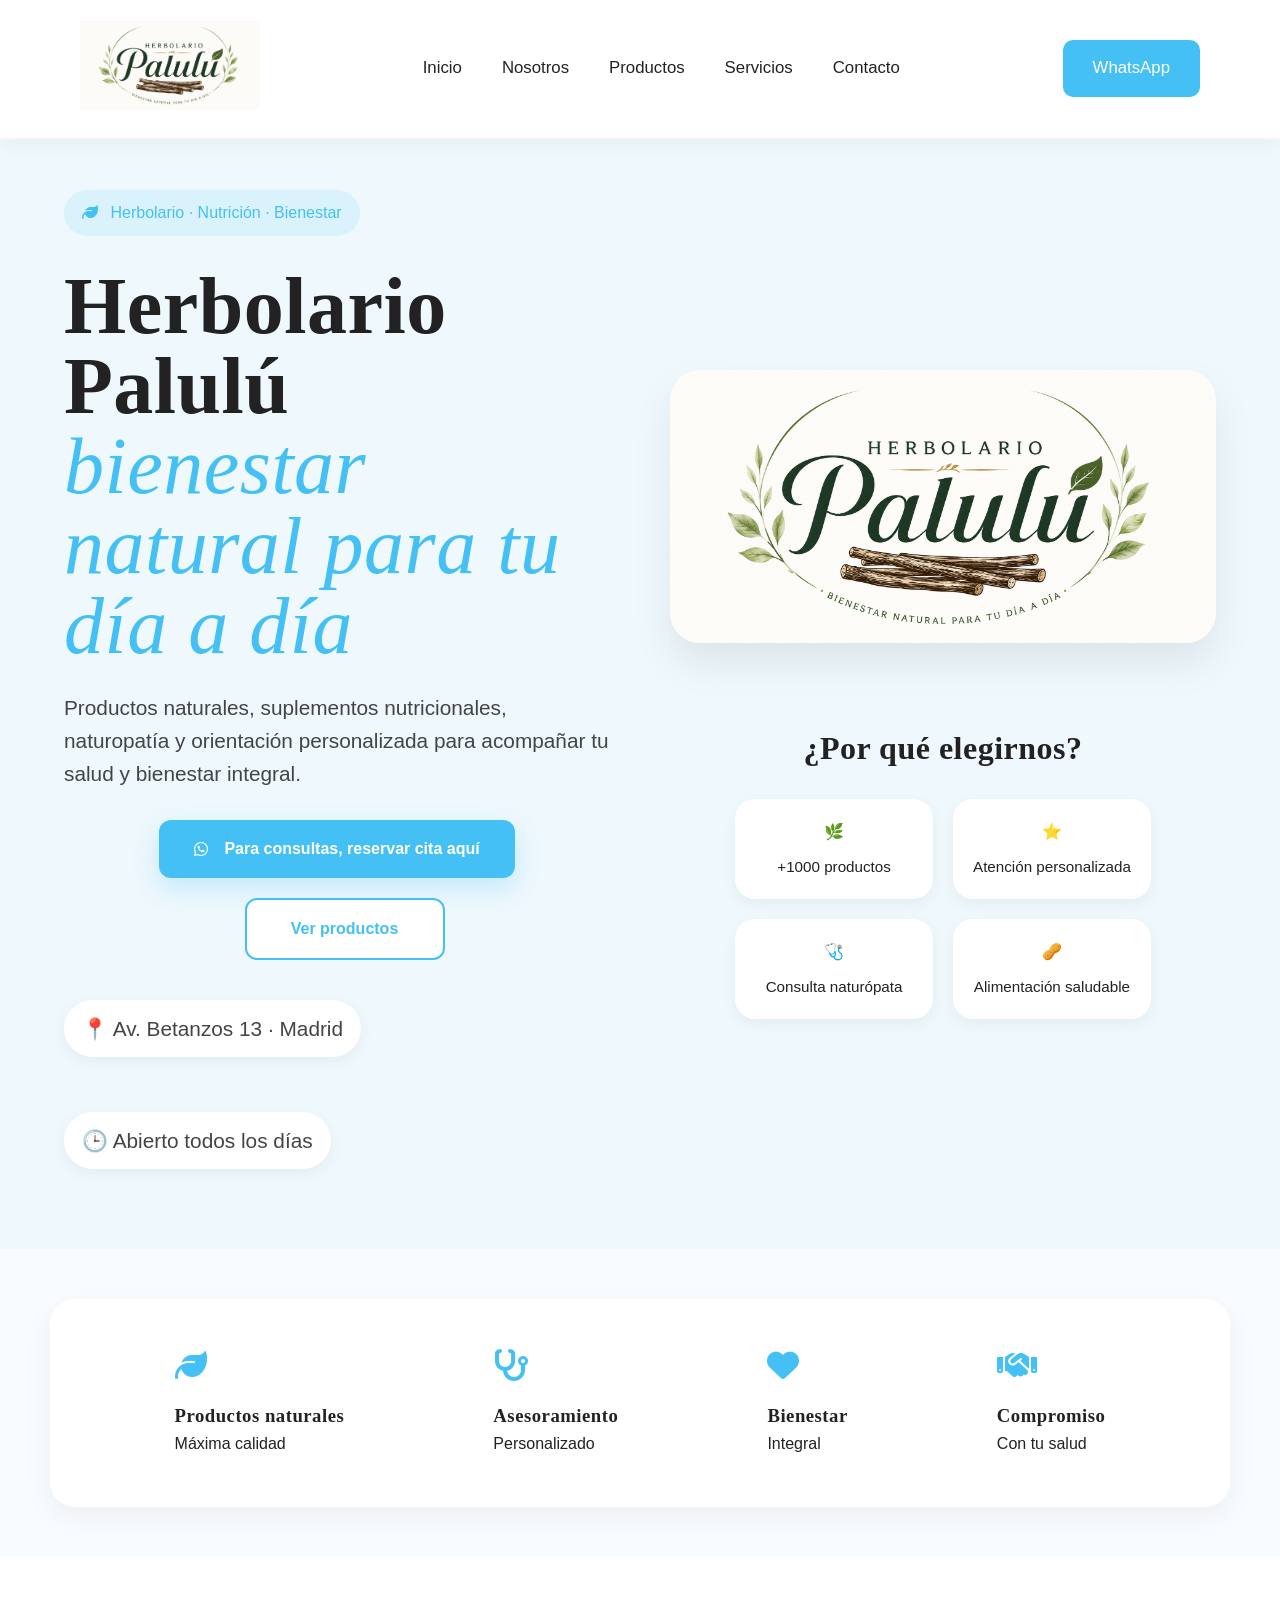
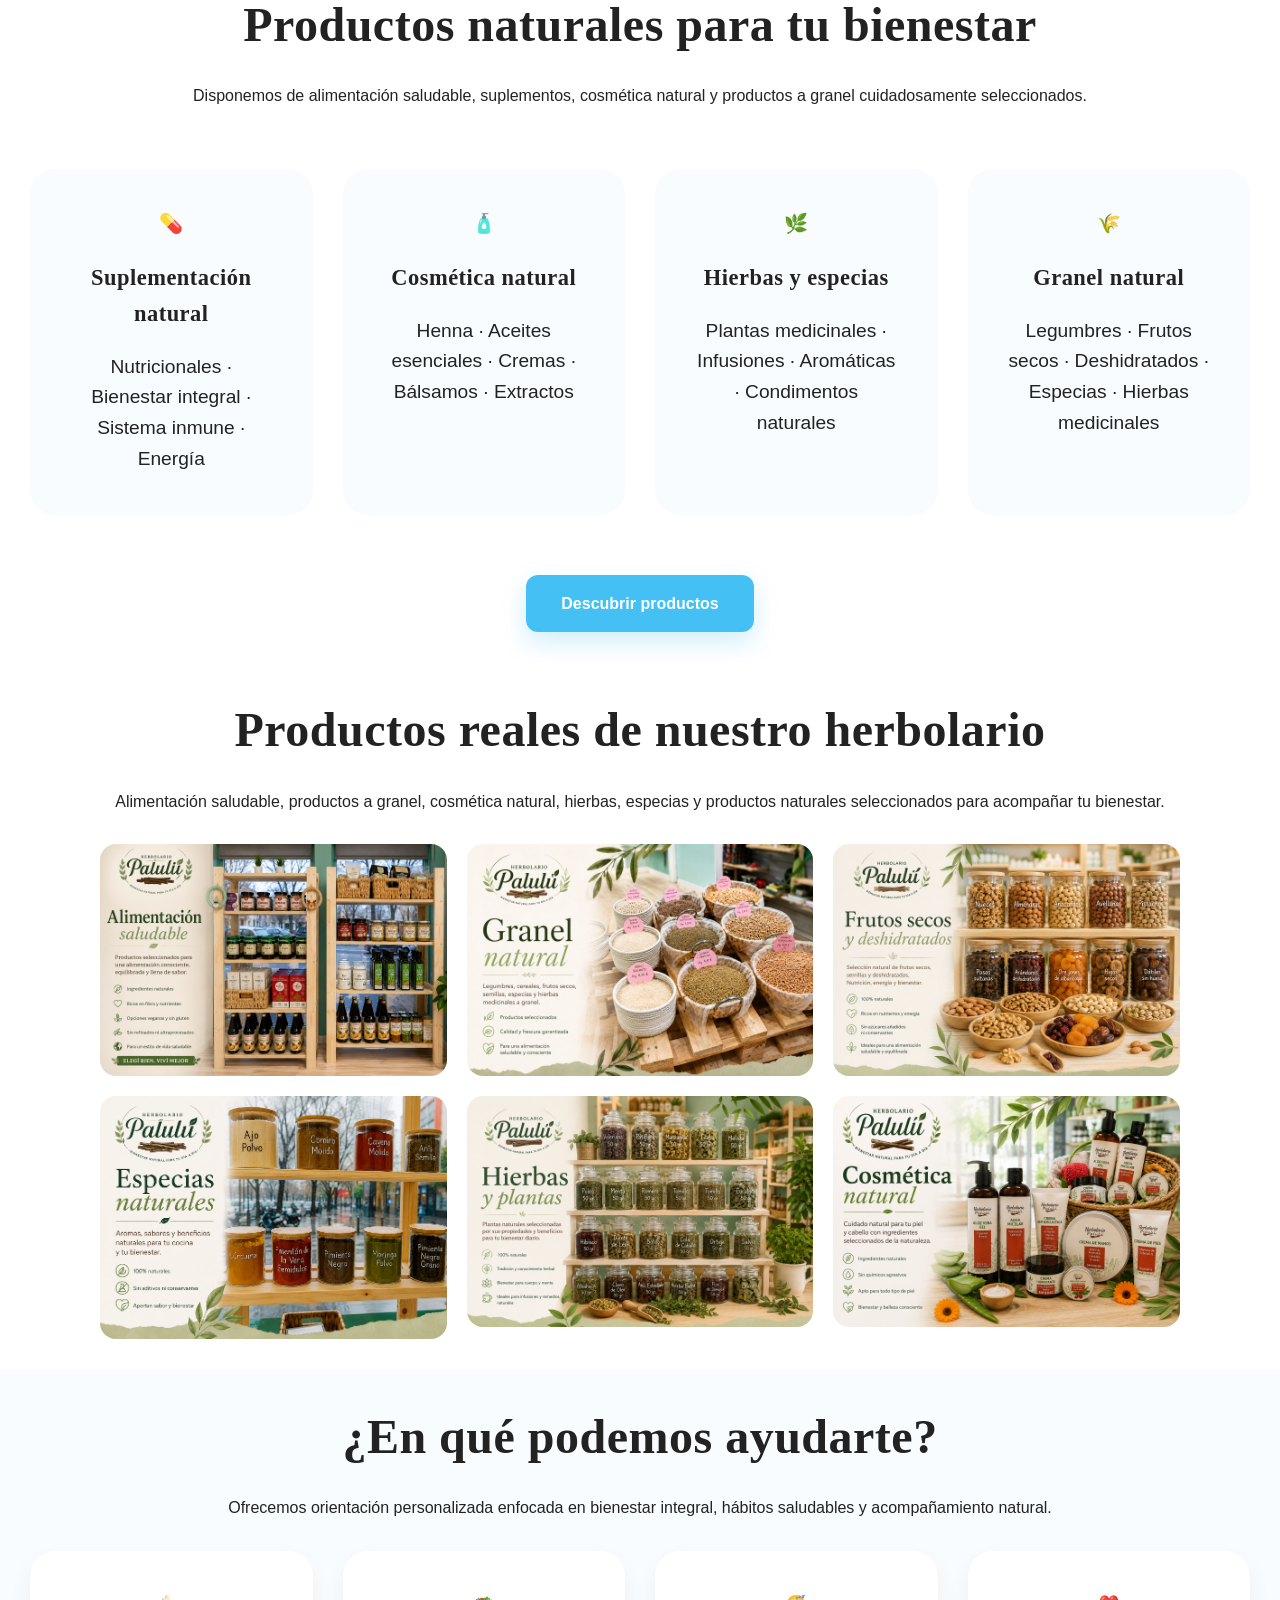
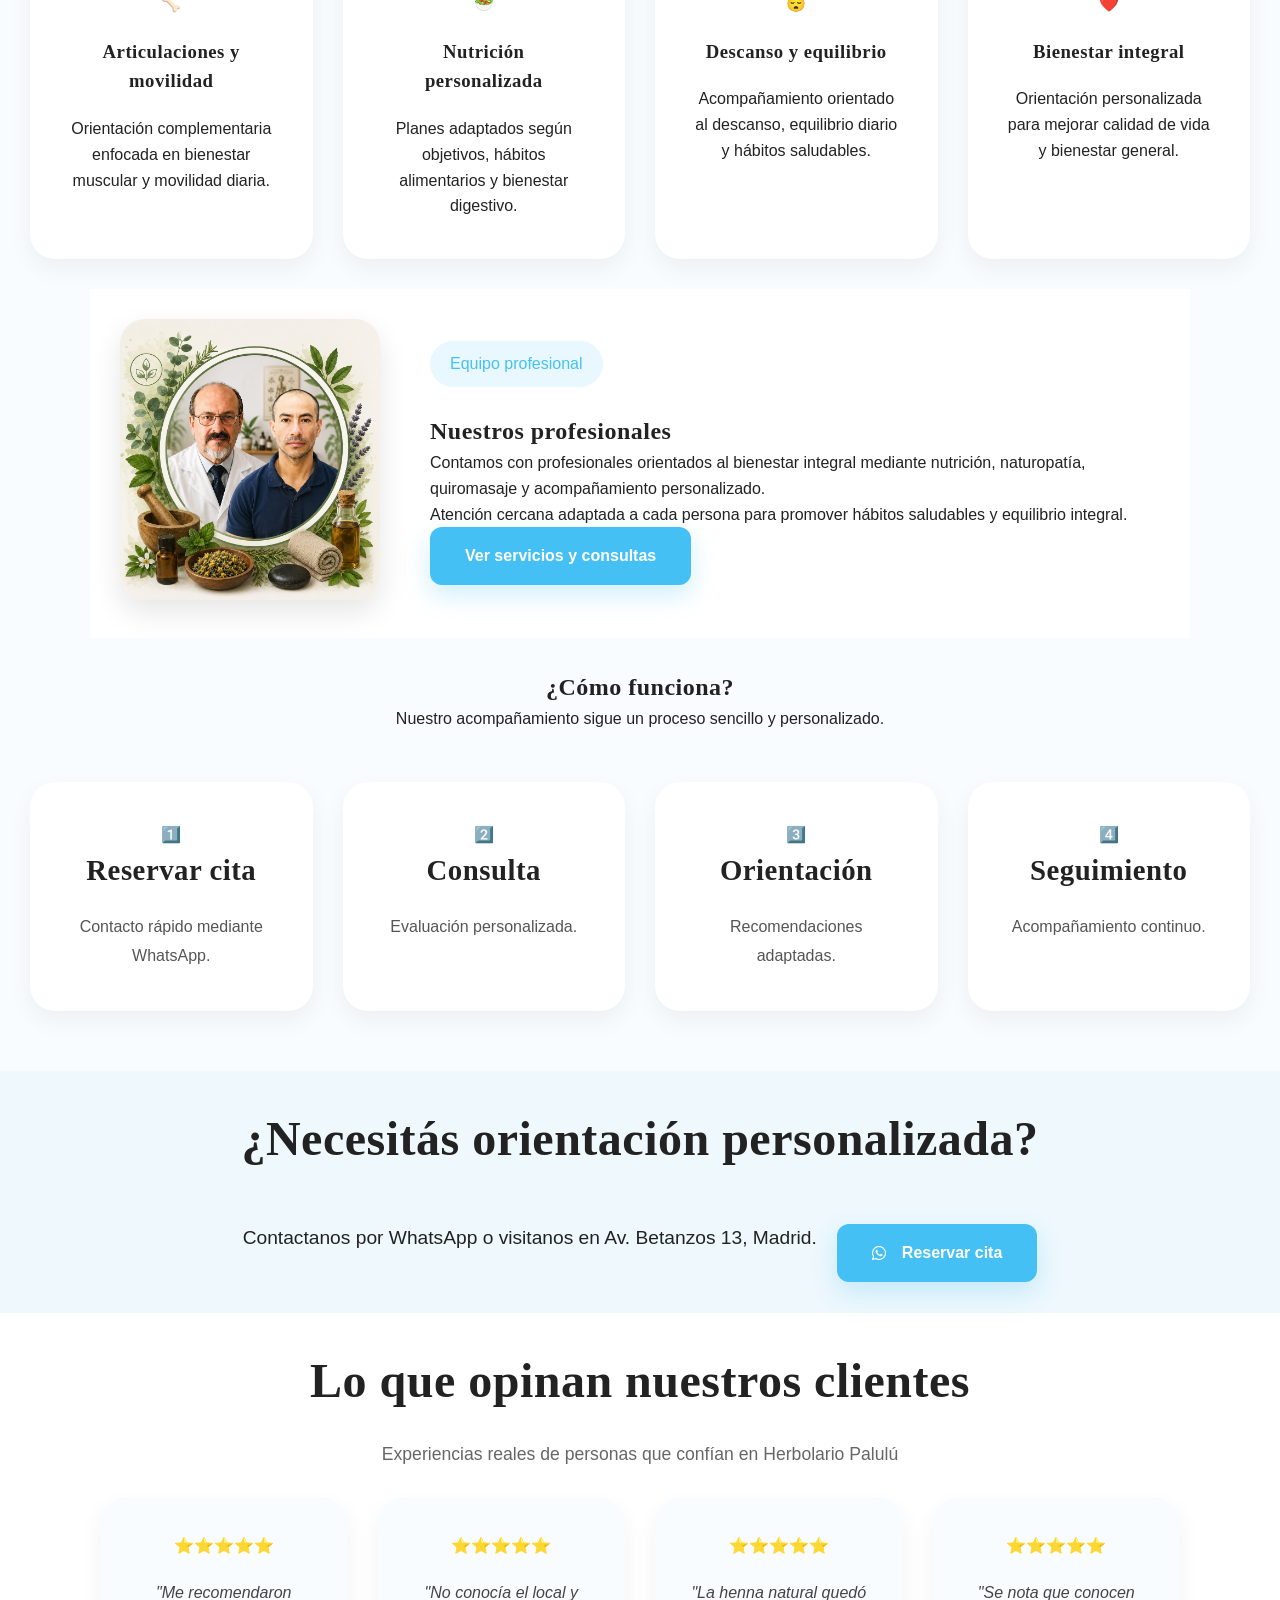
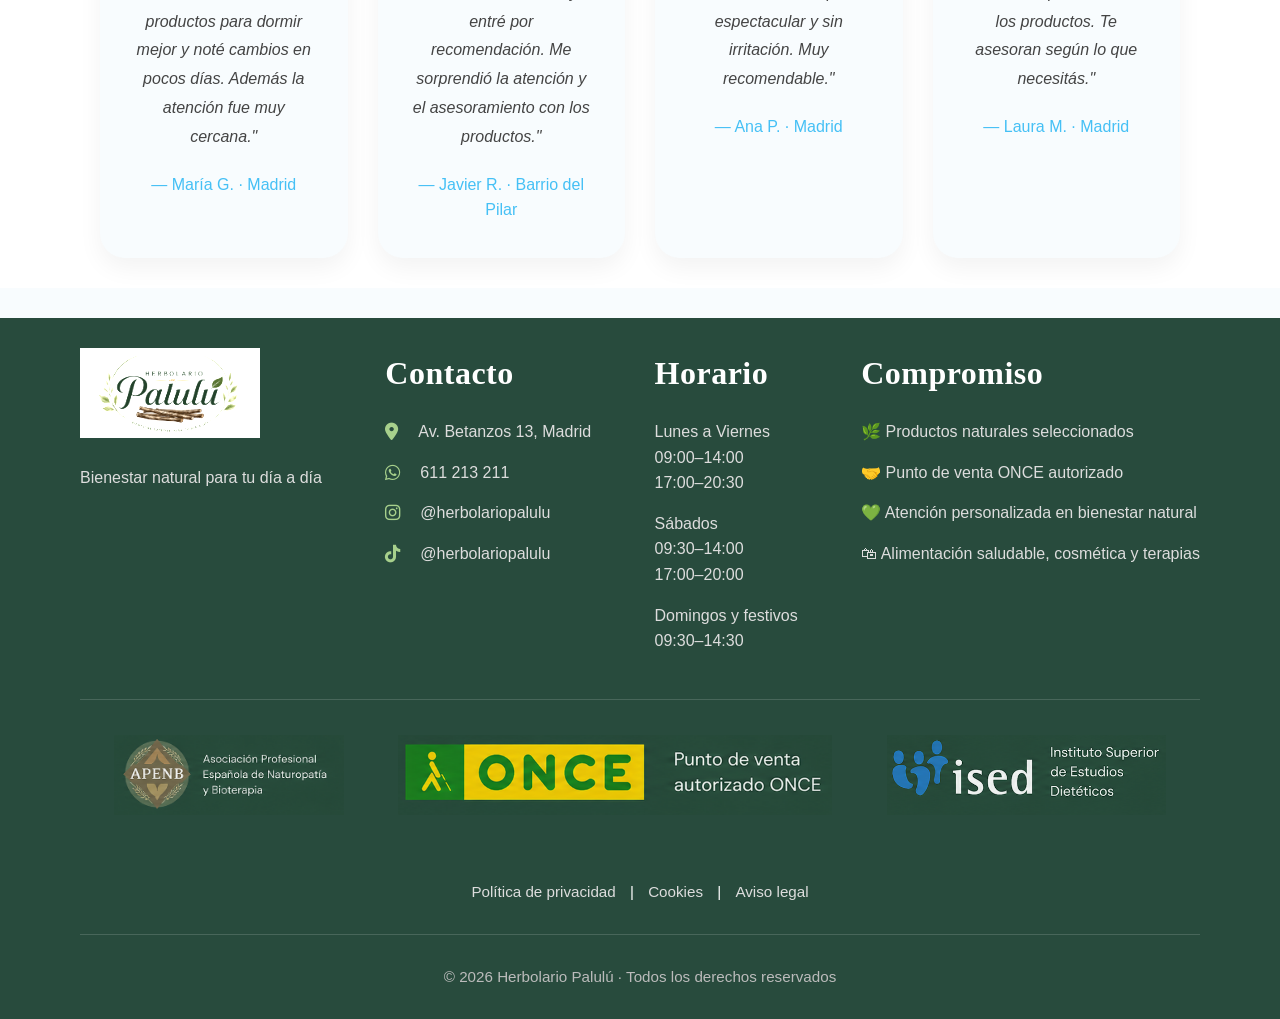
==== commit 02b089d7: "cambios solicitados 25/05/2026 v2" ====
--- a/index.html
+++ b/index.html
@@ -274,7 +274,7 @@
 
 <i class="fa-brands fa-whatsapp"></i>
 
-Reservar cita
+Para consultas, reservar cita aquí
 
 </a>
 
--- a/css/styles.css
+++ b/css/styles.css
@@ -752,15 +752,9 @@
 
 .construction{
 
-min-height:
-
-100vh;
-
 display:flex;
 
-flex-direction:
-
-column;
+flex-direction:column;
 
 justify-content:center;
 
@@ -768,9 +762,7 @@
 
 text-align:center;
 
-padding:
-
-30px 20px;
+padding: 30px 20px 60px;
 
 }
 
@@ -778,17 +770,15 @@
 
 .construction img{
 
-width:
-
-500px;
-
-max-width:
-
-90%;
-
-margin-bottom:
-
-40px;
+width: 700px;
+
+max-width:95%;
+
+border-radius:20px;
+
+box-shadow:0 10px 30px rgba(0,0,0,.08);
+
+margin-bottom: 30px;
 
 }
 
@@ -2014,7 +2004,7 @@
 
 padding:
 
-30px 100px;
+30px;
 
 background:
 
@@ -2355,6 +2345,102 @@
 
 }
 
+.productos-banner{
+
+background:
+
+linear-gradient(
+180deg,
+#F4F7F5 0%,
+#EDF5F8 100%
+);
+
+padding: 30px 20px;
+
+text-align: center;
+
+}
+
+
+
+.banner-tag{
+
+display:inline-block;
+
+background:
+
+#DFF3FF;
+
+color:
+
+#3FA9F5;
+
+padding:
+
+10px 25px;
+
+border-radius:
+
+50px;
+
+font-size:
+
+0.95rem;
+
+margin-bottom:
+
+20px;
+
+}
+
+
+
+.productos-banner h1{
+
+font-size:
+
+2.5rem;
+
+color:
+
+#1f2b1f;
+
+margin-bottom:
+
+20px;
+
+line-height:
+
+1.2;
+
+}
+
+
+
+.productos-banner p{
+
+max-width:
+
+850px;
+
+margin:
+
+0 auto;
+
+font-size:
+
+1.15rem;
+
+line-height:
+
+1.8;
+
+color:
+
+#444;
+
+}
+
 /* HERO CONFIANZA */
 
 .hero-confianza{
@@ -3616,4 +3702,5 @@
 
 20px;
 
-}+}
+
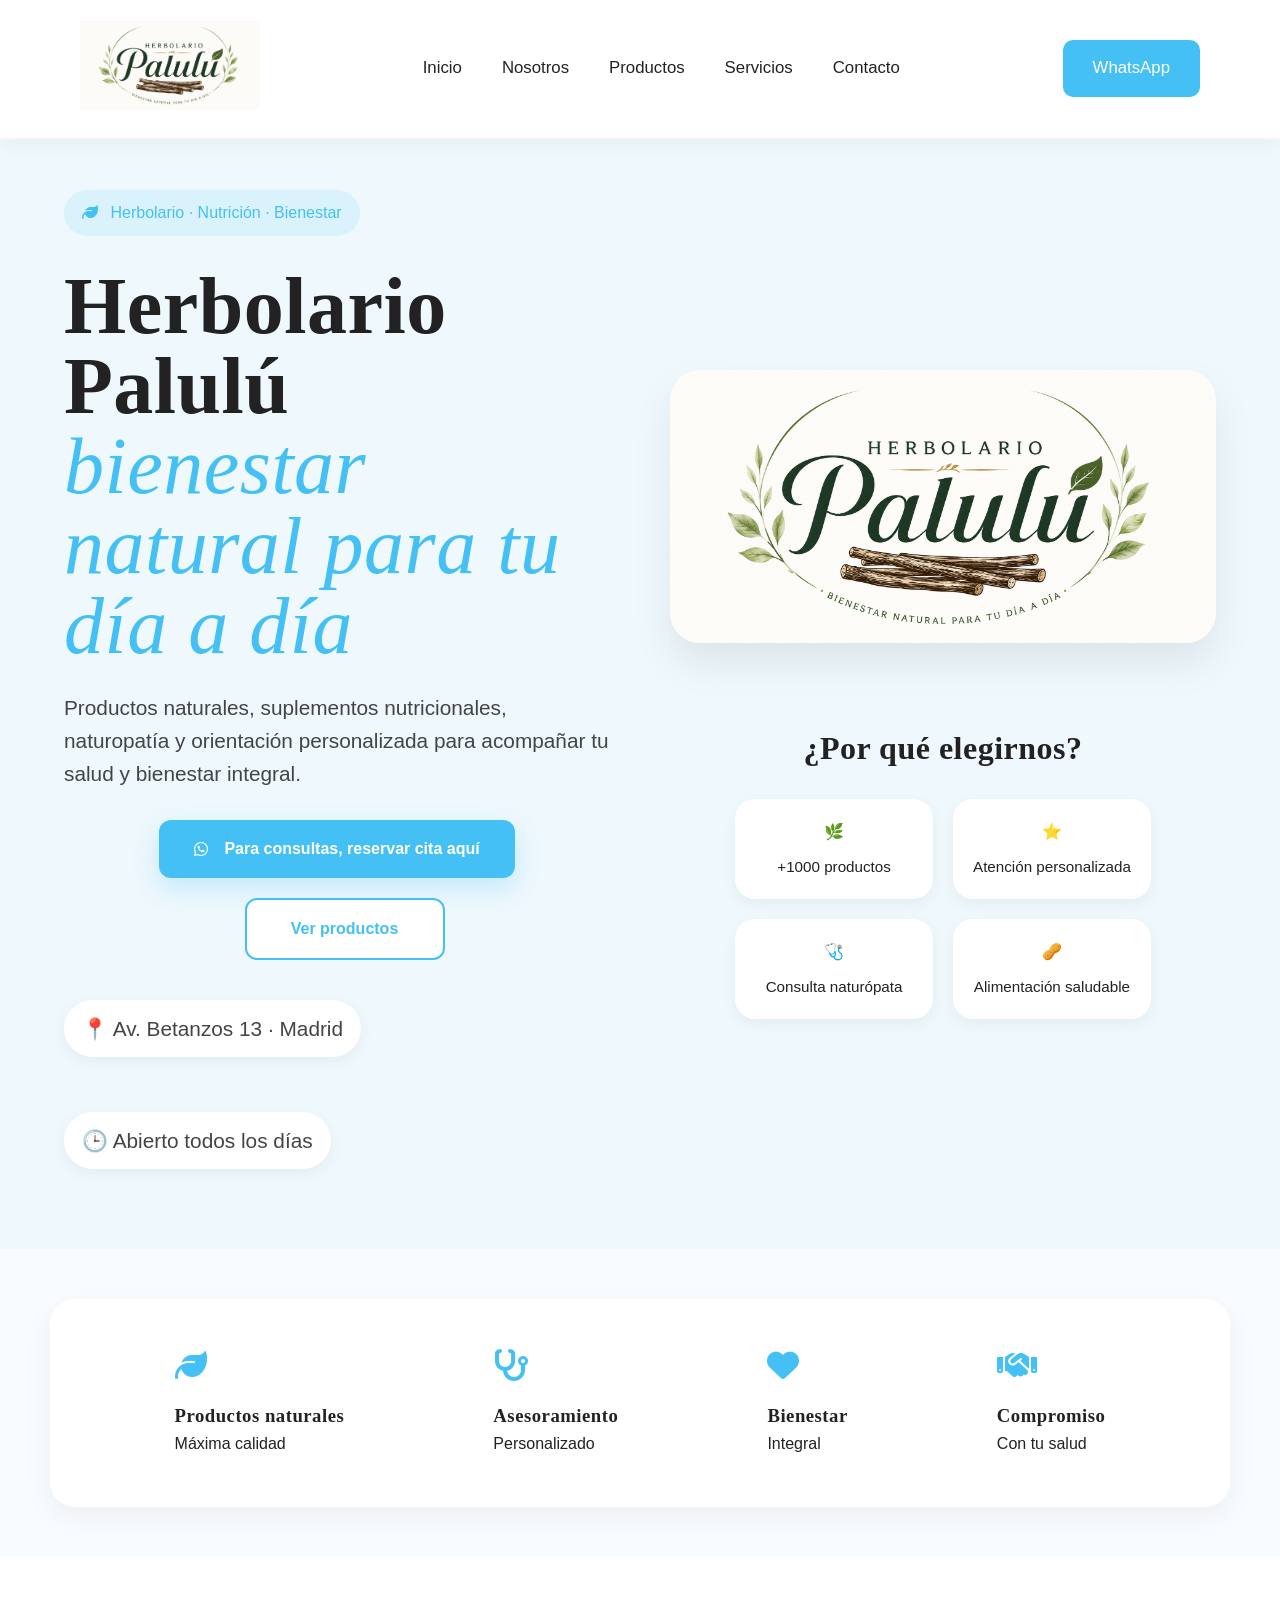
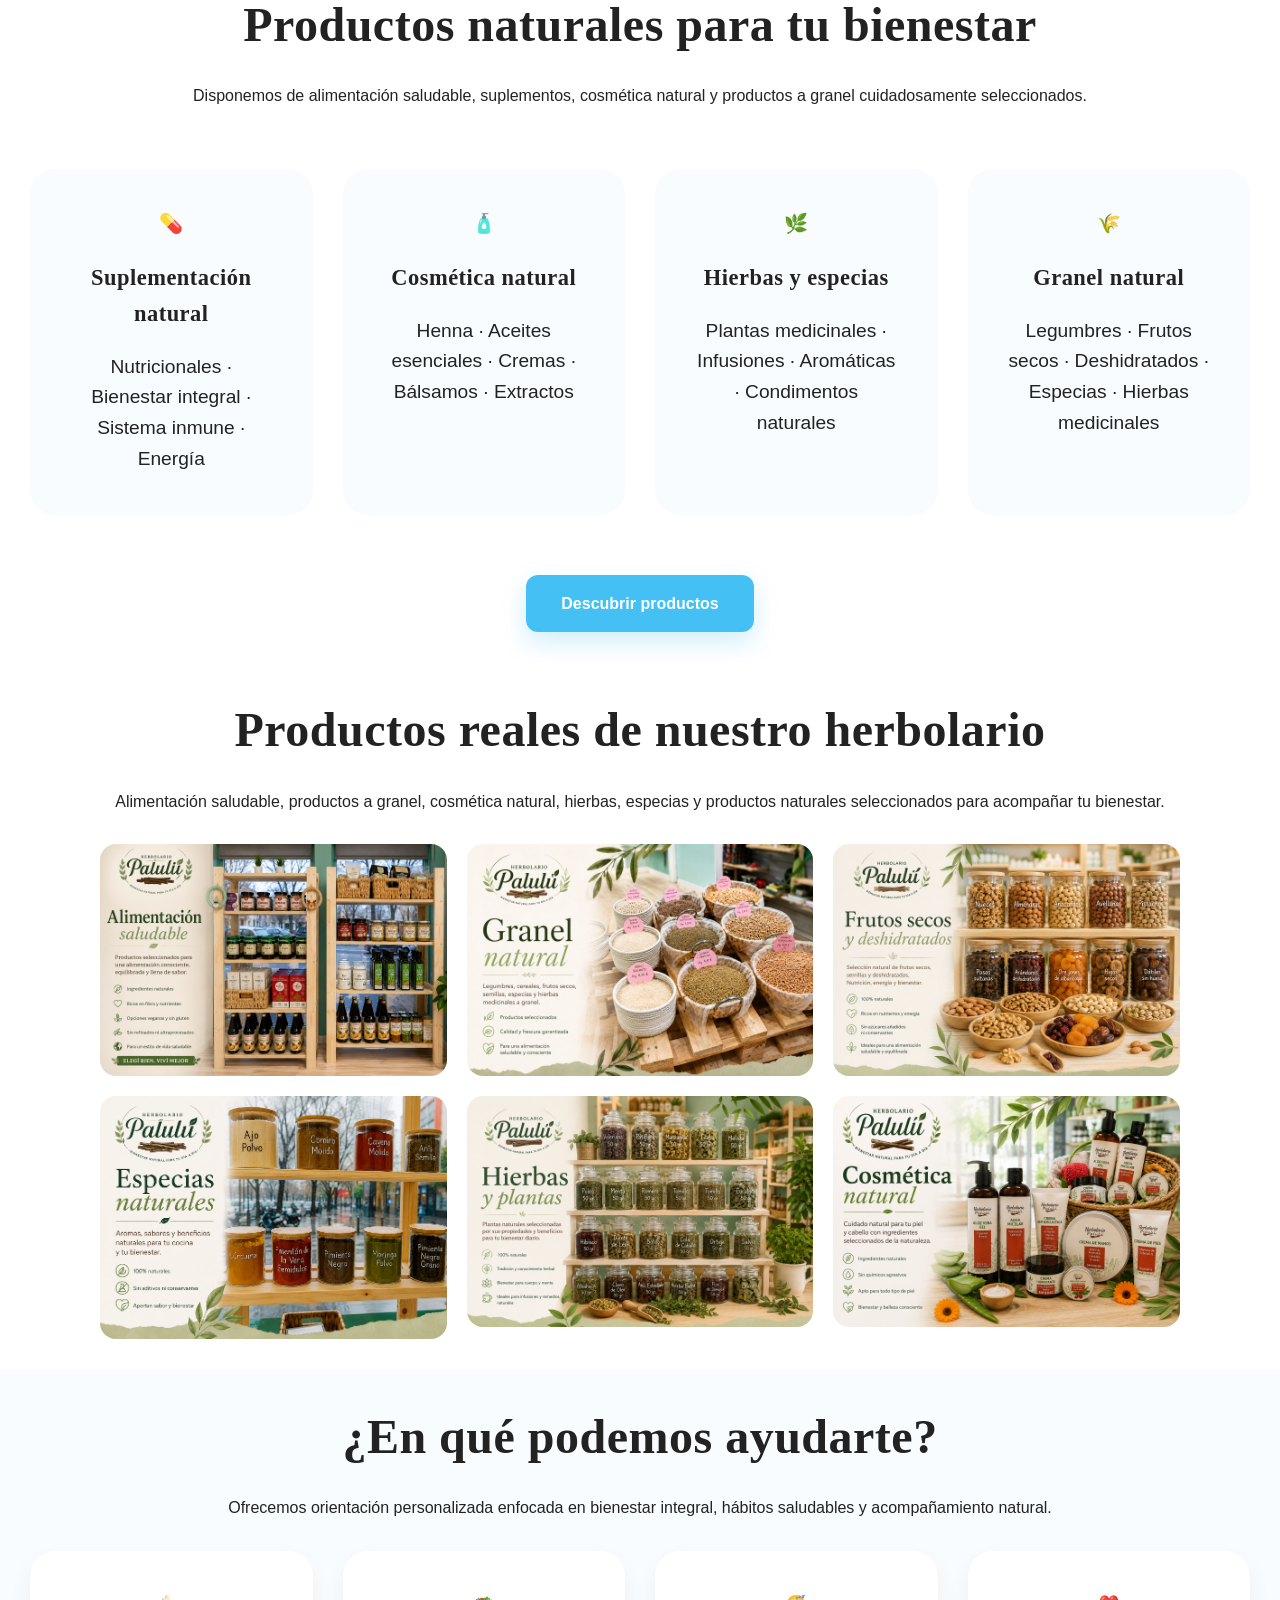
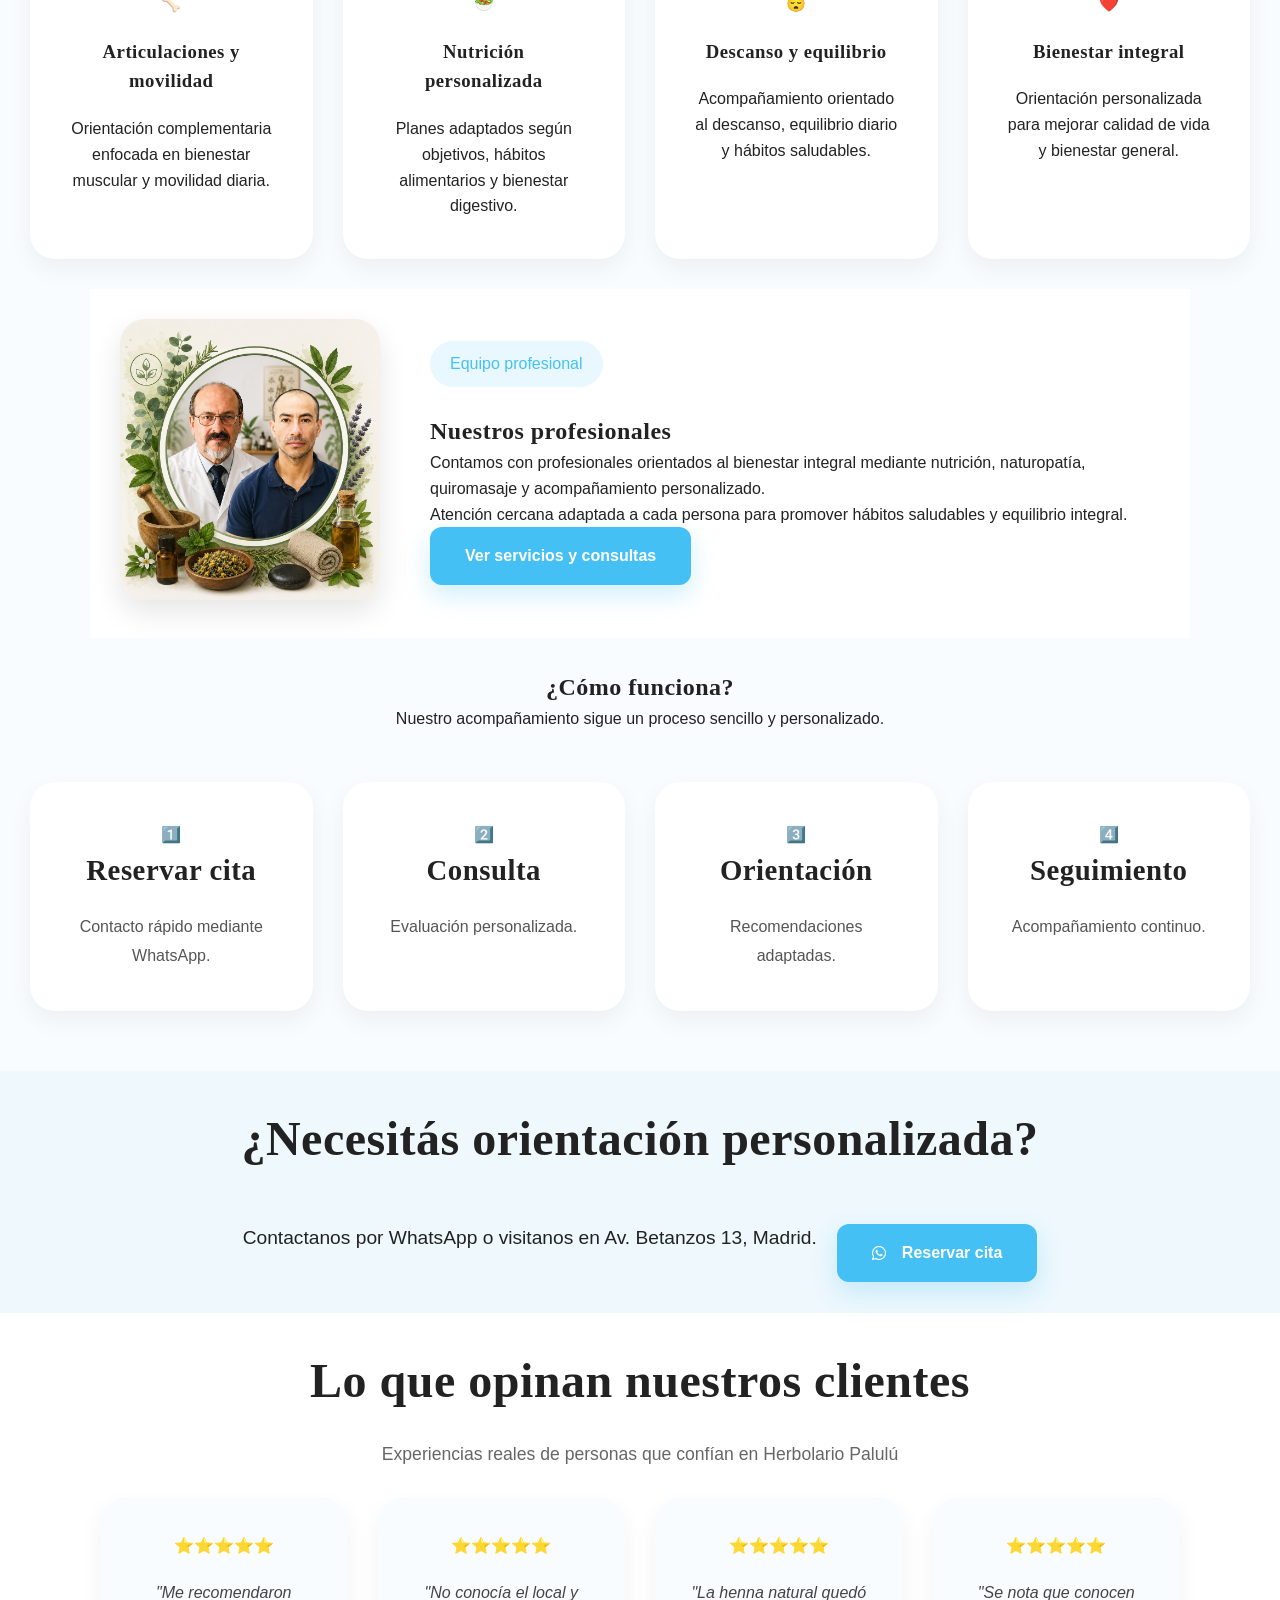
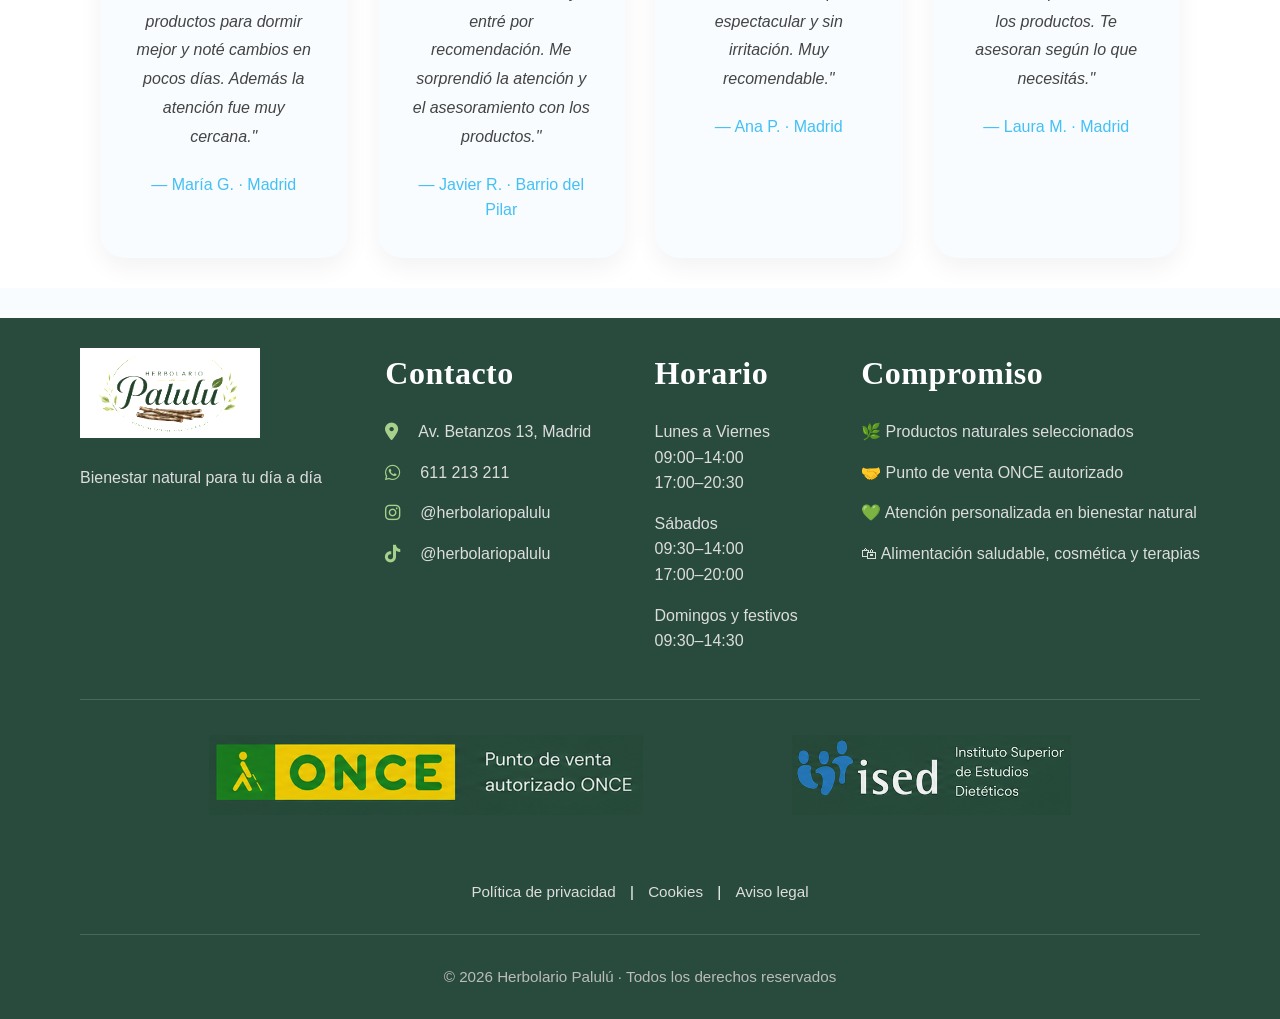
==== commit dd4e6648: "Remove APENB certification image from footer Removed APENB certification image from footer." ====
--- a/index.html
+++ b/index.html
@@ -194,7 +194,7 @@
 
 <li><a href="pages/nosotros.html">Nosotros</a></li>
 
-<li><a href="pages/productos.html">Productos</a></li>
+<li><a href="https://tienda.herbolariopalulu.es">Productos</a></li>
 
 <li><a href="pages/servicios.html">Servicios</a></li>
 
@@ -281,7 +281,7 @@
 
 
 <a
-href="pages/productos.html"
+href="https://tienda.herbolariopalulu.es"
 class="btn-secondary">
 
 Ver productos
@@ -614,7 +614,7 @@
 
 
 
-<a href="pages/productos.html" class="btn">
+<a href="https://tienda.herbolariopalulu.es" class="btn">
 
 Descubrir productos
 
@@ -1314,10 +1314,6 @@
 <div class="footer-certificaciones">
 
 <img
-src="img/certificaciones/apenb.jpg"
-alt="Certificación APENB">
-
-<img
 src="img/certificaciones/once.jpg"
 alt="Instituto Superior de Estudios Dietéticos">
 
@@ -1363,4 +1359,4 @@
 
 <script src="js/menu.js"></script>
 </body>
-</html>+</html>
